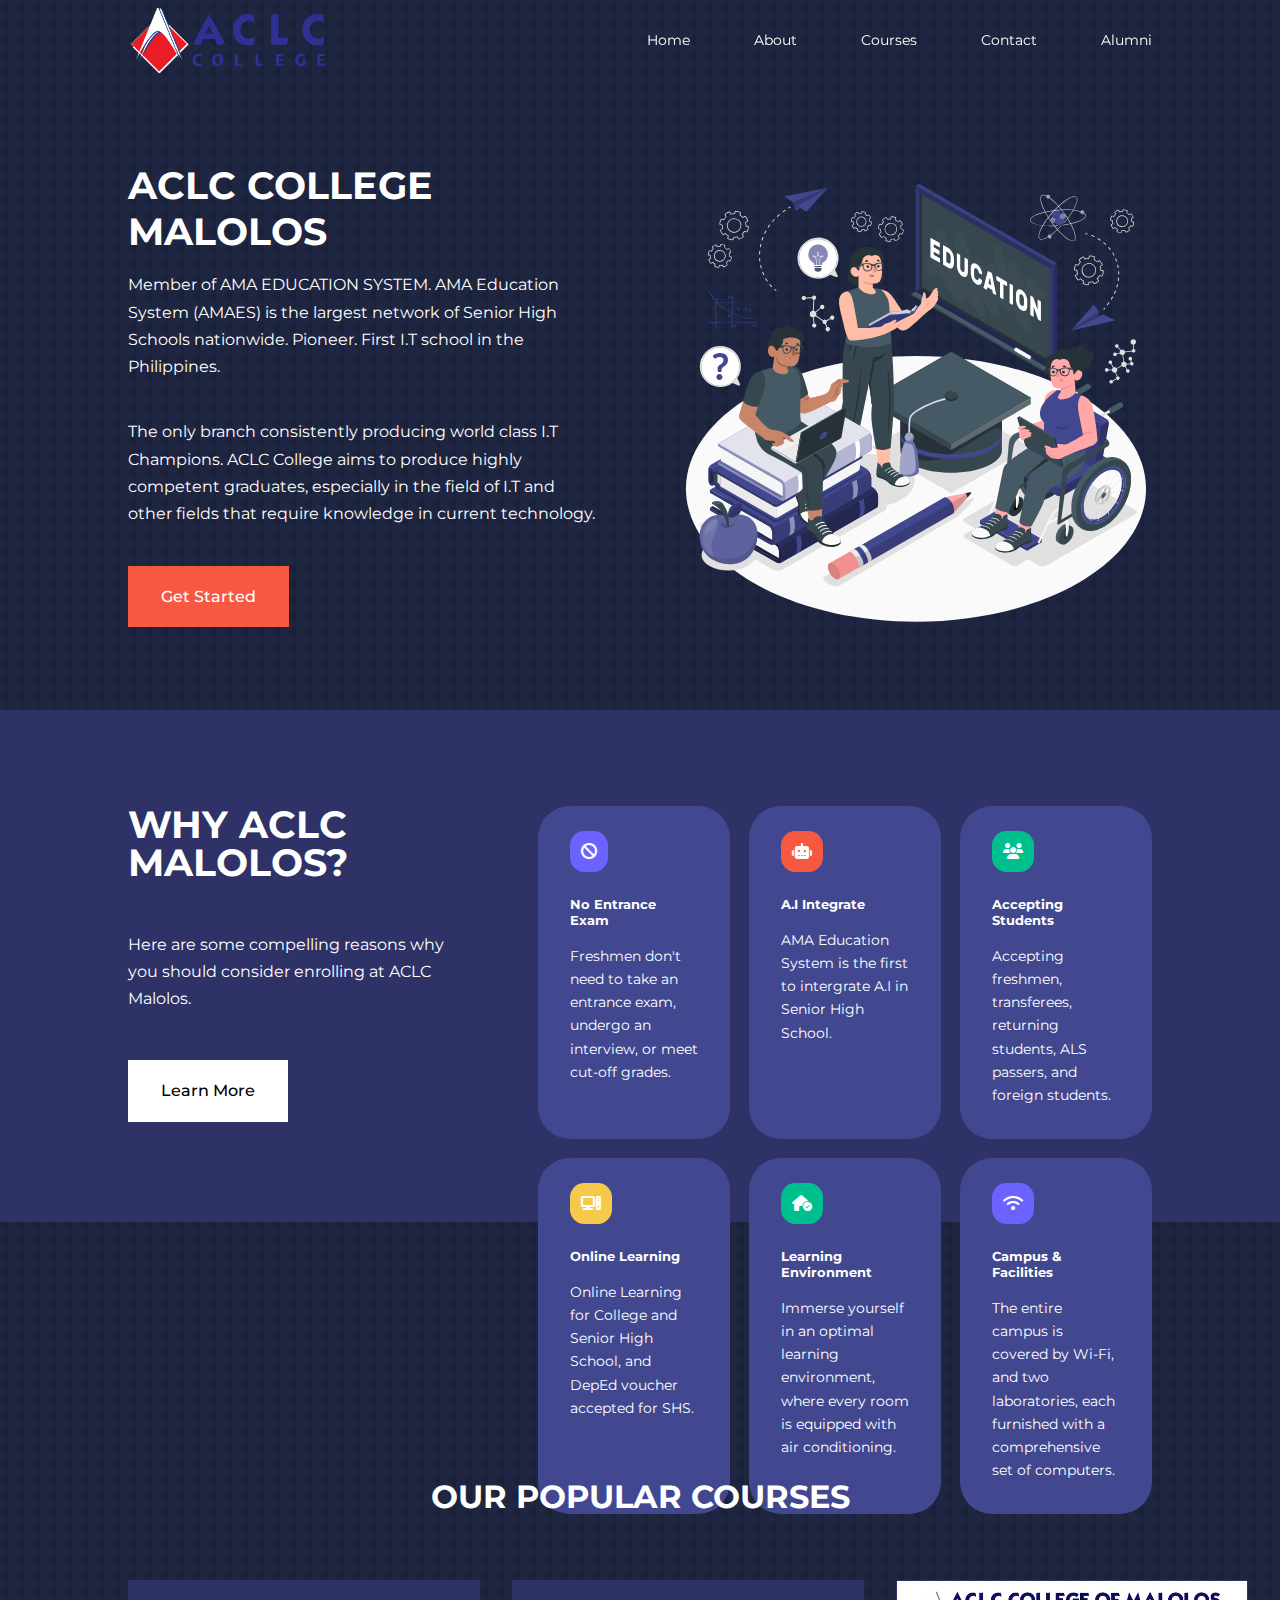
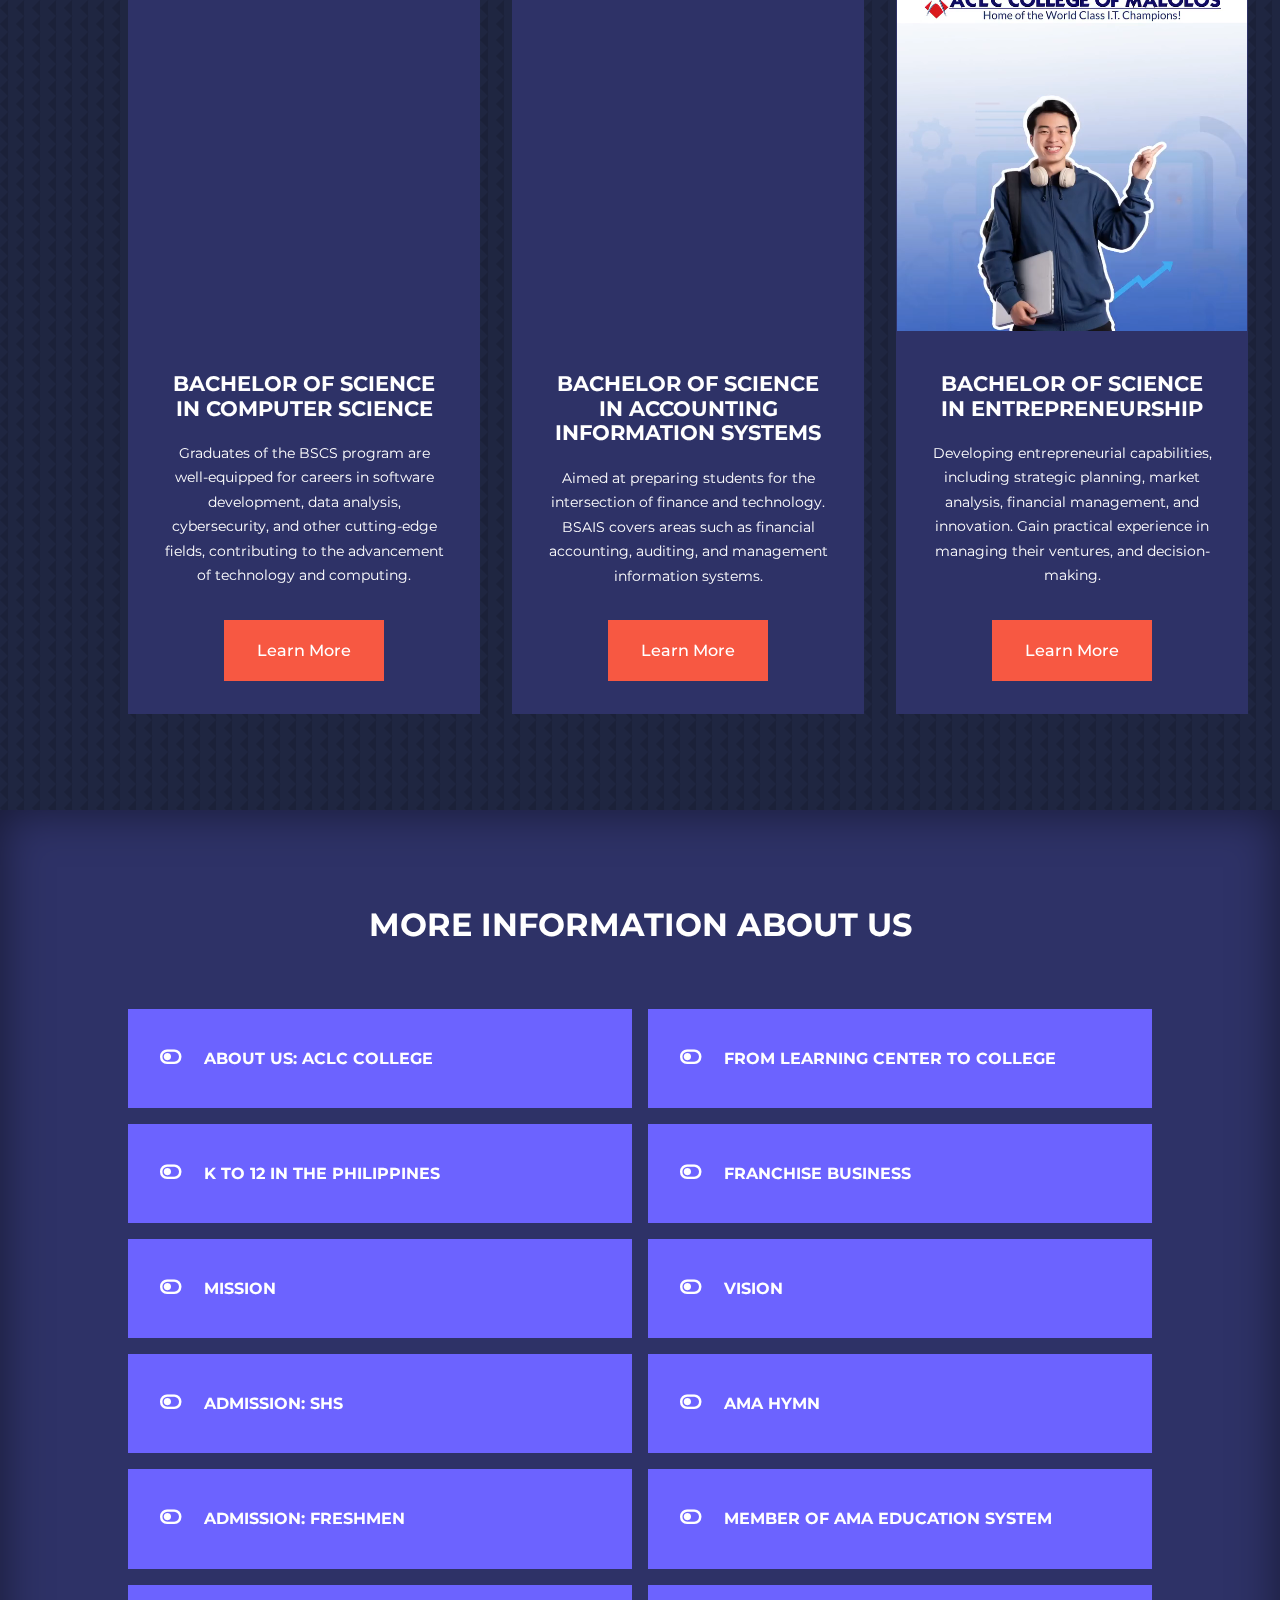
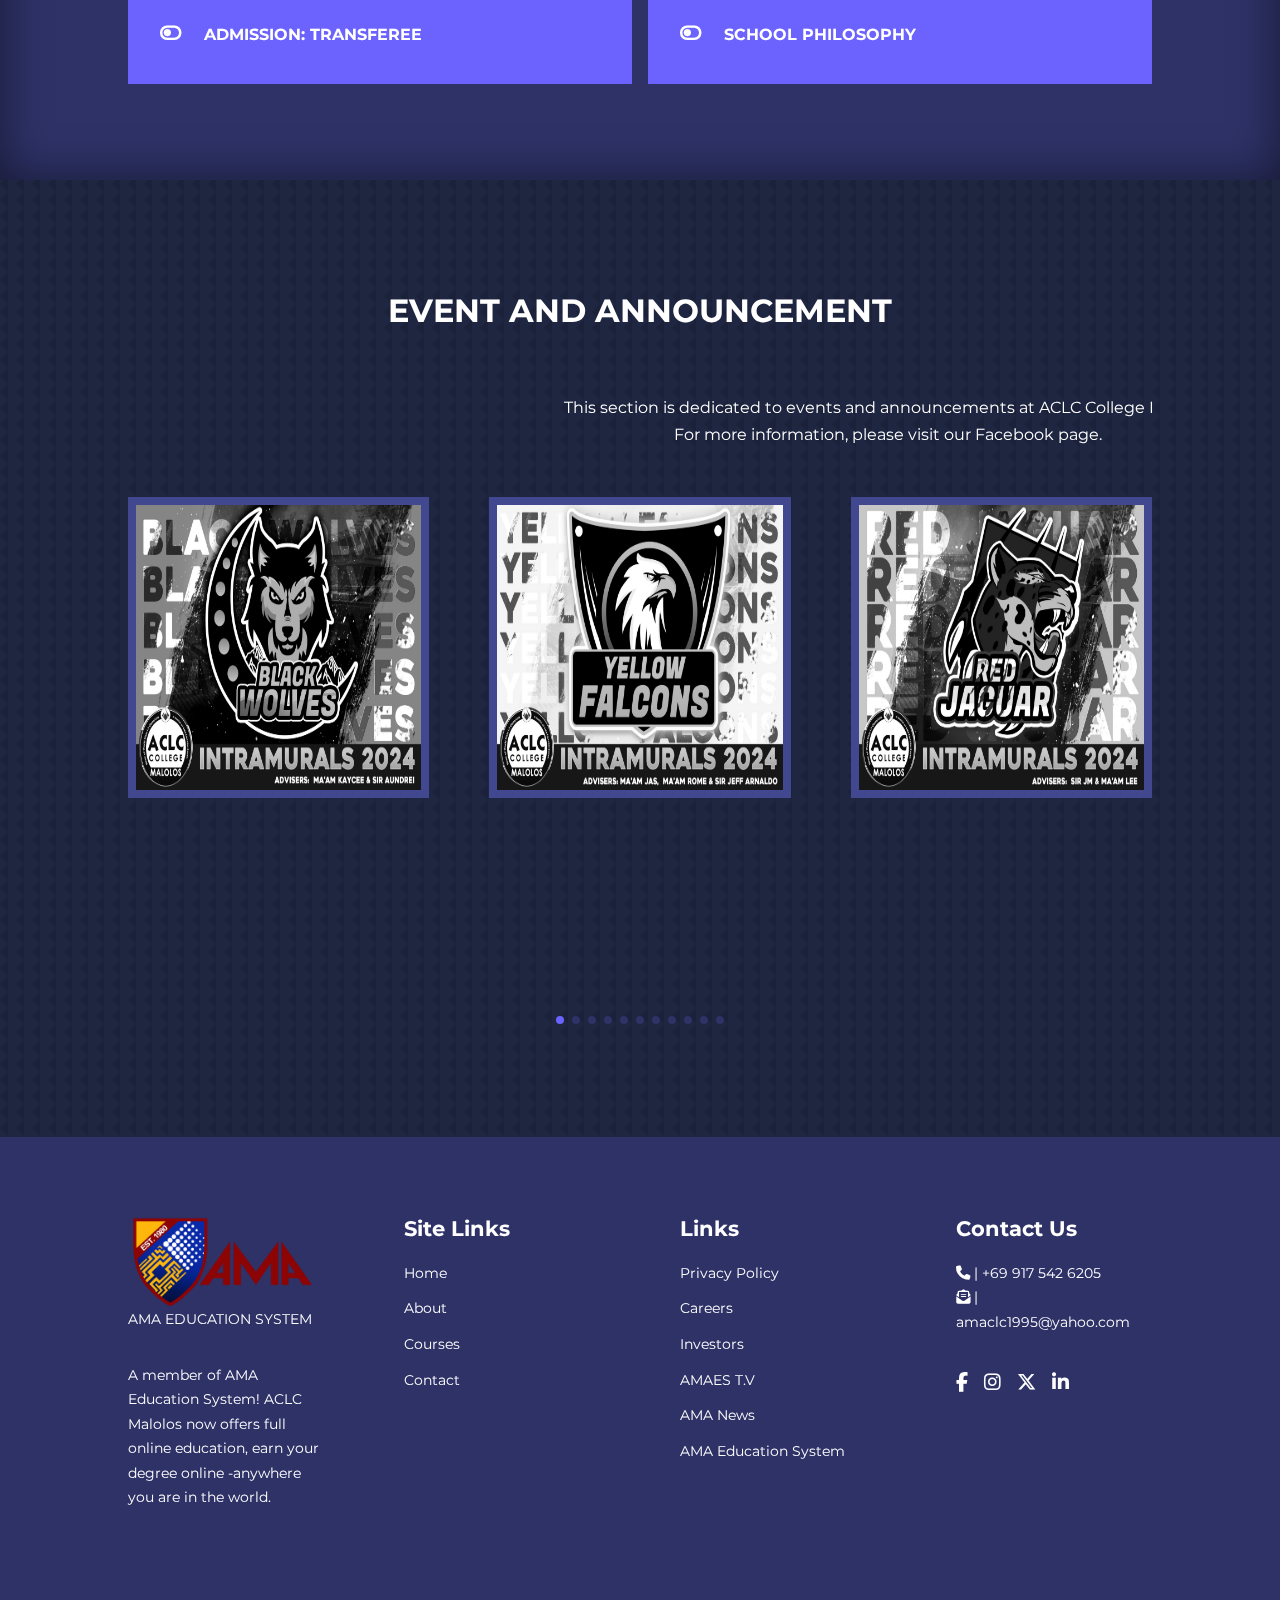
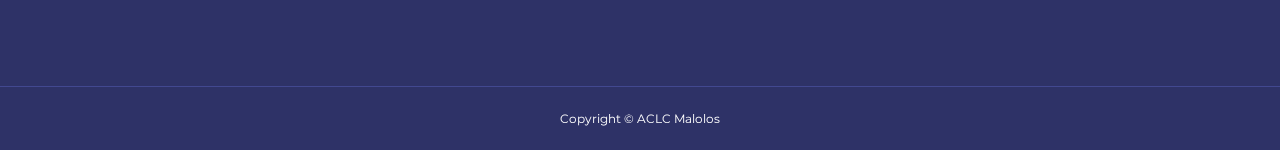
==== index.html @ c05e6c48 "Change-12" ====
<!DOCTYPE html>
<html lang="en">
<head>
    <meta charset="UTF-8">
    <link rel="shortcut icon" type="x-icon" href="./image/aclc">
    <meta http-equiv="X-UA-Compatible" content="IE=edge">
    <meta name="viewport" content="width=device-width, initial-scale=1.0">
    <title>ACLC College Malolos | Home</title>

    <!-- FONTAWESOME CDN -->
    <link rel="stylesheet" href="https://cdnjs.cloudflare.com/ajax/libs/font-awesome/6.5.1/css/all.min.css">

    <!-- GOOGLE FONTS (MONTSERRAT) -->
    <link rel="preconnect" href="https://fonts.googleapis.com">
    <link rel="preconnect" href="http://fonts.gstatic.com">
    <link href="http://fonts.googleapis.com/css2?family=Montserrat:wght@300;400;500;600;700;800;900&display=swap" rel="stylesheet">

    <!-- SWIPER JS -->
    <link rel="stylesheet" href="https://cdn.jsdelivr.net/npm/swiper@11/swiper-bundle.min.css" />

    <link rel="stylesheet" href="./css/style.css">

    <style>
        body { background-image: url("./image/bg-texture.png"); }
    </style>
</head>
<body>
    <nav>
        <div class="container nav__container">
            <a href="index.html"><img src="./image/aclc.png" style="width: 200px; height: 65px;"></a>
            <ul class="nav__menu">
                <li><a href="index.html">Home</a></li>
                <li><a href="about.html">About</a></li>
                <li><a href="courses.html">Courses</a></li>
                <li><a href="contact.html">Contact</a></li>
                <li><a href="alumni.html">Alumni</a></li>
            </ul>
            <button id="open-menu-btn"><i class="fa-solid fa-bars"></i></button>
            <button id="close-menu-btn"><i class="fa-solid fa-bars-staggered"></i></button>
        </div>
    </nav>
    <!-- END OF NAVBAR -->

    <header>
        <div class="container header__container">
            <div class="header__left">
                <h1>ACLC COLLEGE MALOLOS</h1>
                <p>Member of AMA EDUCATION SYSTEM. AMA Education System (AMAES) is the largest network of Senior High Schools nationwide. Pioneer. First I.T school in the Philippines.</p>
                <p>The only branch consistently producing world class I.T Champions. ACLC College aims to produce highly competent graduates, especially in the field of I.T and other fields that require knowledge in current technology.</p>
                <a href="courses.html" class="btn btn-primary">Get Started</a>
            </div>

            <div class="header__right">
                <div class="header__right-image">
                    <img src="./image/header.svg">
                </div>
            </div>
        </div>
    </header>
    <!-- END OF HEADER -->

    <section class="categories">
        <div class="container categories__container">
            <div class="categories__left">
                <h1>WHY ACLC MALOLOS?</h1>
                <p>Here are some compelling reasons why you should consider enrolling at ACLC Malolos.</p>
                <a href="https://www.facebook.com/ACLCMalolosOfficial" class="btn" target="_blank">Learn More</a>
            </div>

            <div class="categories__right">
                <article class="category">
                    <span class="category__icon"><i class="fa-solid fa-ban"></i></span>
                    <h5>No Entrance Exam</h5>
                    <p>Freshmen don't need to take an entrance exam, undergo an interview, or meet cut-off grades.</p>
                </article>
                
                <article class="category">
                    <span class="category__icon"><i class="fa-solid fa-robot"></i></span>
                    <h5>A.I Integrate</h5>
                    <p>AMA Education System is the first to intergrate A.I in Senior High School.</p>
                </article>
                
                <article class="category">
                    <span class="category__icon"><i class="fa-solid fa-users"></i></span>
                    <h5>Accepting Students</h5>
                    <p>Accepting freshmen, transferees, returning students, ALS passers, and foreign students.</p>
                </article>

                <article class="category">
                    <span class="category__icon"><i class="fa-solid fa-computer"></i></span>
                    <h5>Online Learning</h5>
                    <p>Online Learning for College and Senior High School, and DepEd voucher accepted for SHS.</p>
                </article>

                <article class="category">
                    <span class="category__icon"><i class="fa-solid fa-house-circle-check"></i></span>
                    <h5>Learning Environment</h5>
                    <p>Immerse yourself in an optimal learning environment, where every room is equipped with air conditioning.</p>
                </article>

                <article class="category">
                    <span class="category__icon"><i class="fa-solid fa-wifi"></i></span>
                    <h5>Campus & Facilities</h5>
                    <p>The entire campus is covered by Wi-Fi, and two laboratories, each furnished with a comprehensive set of computers.</p>
                </article>
            </div>
        </div>
    </section>
    <!-- END OF CATEGORIES -->

    <section class="courses">
        <h2>OUR POPULAR COURSES</h2>
        <div class="container courses__container">
            <article class="course">
                <div class="course__image">
                    <video width="350" height="350" autoplay muted loop>
                        <source src="./image/BSCS.mp4" type="video/mp4"/>
                    </video>
                </div>
                <div class="course__info">
                <h4>BACHELOR OF SCIENCE IN COMPUTER SCIENCE</h4>
                <p>Graduates of the BSCS program are well-equipped for careers in software development, data analysis, cybersecurity, and other cutting-edge fields, contributing to the advancement of technology and computing.</p>
                <a href="courses.html" class="btn btn-primary">Learn More</a>
                </div>
            </article>

            <article class="course">
                <div class="course__image">
                    <video width="350" height="350" autoplay muted loop>
                        <source src="./image/BSAIS.mp4" type="video/mp4"/>
                    </video>
                </div>
                <div class="course__info">
                    <h4>BACHELOR OF SCIENCE IN ACCOUNTING INFORMATION SYSTEMS</h4>
                    <p>Aimed at preparing students for the intersection of finance and technology. BSAIS covers areas such as financial accounting, auditing, and management information systems. </p>
                    <a href="courses.html" class="btn btn-primary">Learn More</a>
                </div>
            </article>

            <article class="course">
                <div class="course__image">
                    <video width="350" height="350" autoplay muted loop>
                        <source src="./image/BSEN.mp4" type="video/mp4"/>
                    </video>
                </div>
                <div class="course__info">
                <h4>BACHELOR OF SCIENCE IN ENTREPRENEURSHIP</h4>
                <p>Developing entrepreneurial capabilities, including strategic planning, market analysis, financial management, and innovation. Gain practical experience in managing their ventures, and decision-making.</p>
                <a href="courses.html" class="btn btn-primary">Learn More</a>
                </div>
            </article>
        </div>
    </section>
    <!-- END OF COURSES -->

    <section class="faqs">
        <h2>MORE INFORMATION ABOUT US</h2>
        <div class="container faqs__container">
            <article class="faq">
                <div class="faq__icon"><i class="fa-solid fa-toggle-off"></i></div>
                <div class="question__answer">
                    <h4>ABOUT US: ACLC COLLEGE</h4>
                    <p class="justifier">A member of the AMA Education System (AMAES) founded by Dr. Amable R. Aguiluz V – the father of I.T education in the Philippines. Established in 1986, ACLC stands for AMA Computer Learning Center, as it was originally a computer training center offering skill-based courses on computer hardware and software. To date, ACLC remain to be a popular choice for TESDA Short Courses in the Philippines.</p>
                </div>
            </article>

            <article class="faq">
                <div class="faq__icon"><i class="fa-solid fa-toggle-off"></i></div>
                <div class="question__answer">
                    <h4>FROM LEARNING CENTER TO COLLEGE</h4>
                    <p class="justifier">Eventually, in response to its market’s demand for bachelor’s degree courses, the institution was raised to college status offering short courses, 2-year courses and bachelor’s degree courses.  Today, a number of ACLC campuses have been transformed into ACLC College offering senior high school to college, while some other campuses remain as ACLC offering senior high school, short courses and 2-year programs.</p>
                </div>
            </article>

            <article class="faq">
                <div class="faq__icon"><i class="fa-solid fa-toggle-off"></i></div>
                <div class="question__answer">
                    <h4>K TO 12 IN THE PHILIPPINES</h4>
                    <p class="justifier">With the implementation of the K to 12 programs in the Philippines, ACLC is one of the first private institutions to support the program by offering senior high school and accepting DepEd voucher. As a member of AMAES, the unified AMA Senior High program is offered in all ACLC campuses. With AMAES being known as a pioneer in I.T education, ACLC implements blended learning for senior high school, wherein students go to school only 3 days a week, as 50% of the lessons are delivered through online education and the remaining 50% is delivered through face-to-face classes.</p>
                </div>
            </article>

            <article class="faq">
                <div class="faq__icon"><i class="fa-solid fa-toggle-off"></i></div>
                <div class="question__answer">
                    <h4>FRANCHISE BUSINESS</h4>
                    <p class="justifier">ACLC is also a popular choice for school franchise business, especially among people who want to earn and help build a better nation at the same time. By having a school business, one can have a real contribution to nation building by molding the future generation of workers and professionals who will help drive the economy and progress of the country.</p>
                </div>
            </article>

            <article class="faq">
                <div class="faq__icon"><i class="fa-solid fa-toggle-off"></i></div>
                <div class="question__answer">
                    <h4>MISSION</h4>
                    <p class="justifier">Provide a holistic, quality and globally recognized I.T-based Education in all levels and disciplines with the objective of producing professionals and leaders responsive to the needs of Science and the International Community cognizant of the welfare and benefit of its men and women thereby realizing their potential as productive members of society for the honor of God Almighty.</p>
                </div>
            </article>

            <article class="faq">
                <div class="faq__icon"><i class="fa-solid fa-toggle-off"></i></div>
                <div class="question__answer">
                    <h4>VISION</h4>
                    <p class="justifier">To become the leader and dominant provider of quality and excellent information technology-based business education and related services in the global market.</p>
                </div>
            </article>

            <article class="faq">
                <div class="faq__icon"><i class="fa-solid fa-toggle-off"></i></div>
                <div class="question__answer">
                    <h4>ADMISSION: SHS</h4>
                    <p>Form 138 or Grade 10 report card and copy of Grade 10 completion certificate</p>
                    <p>Original Copy of NSO or PSA Birth Certificate</p>
                    <p>Certificate of Good Moral Character</p>
                    <p>2 pcs. 2×2 Formal Picture White Background</p>
                    <p>ESC Certificate (for students from private schools with DepEd voucher)</p>
                </div>
            </article>

            <article class="faq">
                <div class="faq__icon"><i class="fa-solid fa-toggle-off"></i></div>
                <div class="question__answer">
                    <h4>AMA HYMN</h4>
                    <p>Stanza I :<br>You put us in mold dear Alma Mater, You hold the future in this race against time, Through the years in your fold, You nurtured our dreams, Our promise to you</p>
                    <p>Chorus :<br>Dear Alma Mater You have given us arms, For the battles of life, And the conquest of our dreams Oh, Dear AMA, You have sharpened our minds, We will triumph by which, The toast is for you</p>
                    <p>Stanza II :<br>The light up ahead is victory foreseen, With noble desires we behold its gleam, Our Motherland lays her hope on the youth, The future that we hold is her hope, That unfolds</p>
                    <p>(Repeat Chorus)</p>
                </div>
            </article>

            <article class="faq">
                <div class="faq__icon"><i class="fa-solid fa-toggle-off"></i></div>
                <div class="question__answer">
                    <h4>ADMISSION: FRESHMEN</h4>
                    <p>Form 138 or Grade 10 report card and copy of Grade 10 completion certificate</p>
                    <p>Original Copy of NSO or PSA Birth Certificate</p>
                    <p>Certificate of Good Moral Character</p>
                    <p>2 pcs. 2x2 Formal Picture with White Background</p>
                </div>
            </article>

            <article class="faq">
                <div class="faq__icon"><i class="fa-solid fa-toggle-off"></i></div>
                <div class="question__answer">
                    <h4>MEMBER OF AMA EDUCATION SYSTEM</h4>
                    <p class="justifier">ACLC College is a member of the AMA Education System and is one of the leading computer schools in the country. With a curriculum that is based on the requirements of the actual industry, ACLC College aims to produce highly competent graduates, especially in the field of I.T and other fields that require knowledge in today's technology</p>
                </div>
            </article>

            <article class="faq">
                <div class="faq__icon"><i class="fa-solid fa-toggle-off"></i></div>
                <div class="question__answer">
                    <h4>ADMISSION: TRANSFEREE</h4>
                    <p>Transcript of Record from Previous School</p>
                    <p>Honorable Dismissal</p>
                    <p>Certificate of Good Moral Character</p>
                    <p>Original Copy of NSO or PSA Birth Certificate</p>
                    <p>2 pcs. 2x2 Formal Picture with White Background</p>
                </div>
            </article>

            <article class="faq">
                <div class="faq__icon"><i class="fa-solid fa-toggle-off"></i></div>
                <div class="question__answer">
                    <h4>SCHOOL PHILOSOPHY</h4>
                    <p class="justifier">The educational philosophy of ACLC College Malolos, rests on its commitment to be of service to students through the provision of an environment where there would be opportunities to relate theories and knowledge to practical training. The College focuses the students to a life and a future integrated with the real working world</p>
                    <p class="justifier">With this theory in Education, ACLC then dedicates itself to the molding of future professionals in attaining a dream, to take an active role in the education and training of the students through continuous innovation of education program and evaluation of industry needs</p>
                </div>
            </article>
        </div>
    </section>
    <!-- END OF FAQ -->

    <section id="event">
        <div class="container event__container swiper mySwiper">
            <div class="event__head">
                <h2 class="event__title">EVENT AND ANNOUNCEMENT</h2>
                <div class="empty event__empty"></div>
            </div>
            <p>This section is dedicated to events and announcements at ACLC College Malolos.<br>For more information, please visit our Facebook page.</p>
            <div class="swiper-wrapper">
                <article class="swiper-slide">
                   <img src="./image/event1.jpg">
                </article>

                <article class="swiper-slide">
                    <img src="./image/event2.jpg">
                </article>

                <article class="swiper-slide">
                    <img src="./image/event3.jpg">
                </article>

                <article class="swiper-slide">
                    <img src="./image/event4.jpg">
                </article>

                <article class="swiper-slide">
                    <img src="./image/event5.jpg">
                </article>

                <article class="swiper-slide">
                    <img src="./image/event6.jpg">
                </article>

                <article class="swiper-slide">
                    <img src="./image/event7.jpg">
                </article>

                <article class="swiper-slide">
                    <img src="./image/event8.jpg">
                </article>

                <article class="swiper-slide">
                    <img src="./image/event9.jpg">
                </article>

                <article class="swiper-slide">
                    <img src="./image/event10.jpg">
                </article>

                <article class="swiper-slide">
                    <img src="./image/event11.jpg">
                </article>

                <article class="swiper-slide">
                    <img src="./image/event12.jpg">
                </article>

                <article class="swiper-slide">
                    <img src="./image/event13.jpg">
                </article>
            </div>
            <div class="swiper-pagination"></div>
        </div>
    </section>
    <!-- END OF EVENT -->

    <footer>
        <div class="container footer__container">
            <div class="footer__1">
                <a href="index.html" class="footer__logo"><img src="./image/ama.png" style="width: 190px; height: 90px;"><p>AMA EDUCATION SYSTEM</p></a>
                <p>A member of AMA Education System! ACLC Malolos now offers full online education, earn your degree online -anywhere you are in the world.</p>
            </div>

            <div class="footer__2">
                <h4>Site Links</h4>
                <ul class="permalinks">
                    <li><a href="index.html">Home</a></li>
                    <li><a href="about.html">About</a></li>
                    <li><a href="courses.html">Courses</a></li>
                    <li><a href="contact.html">Contact</a></li>
                </ul>
            </div>

            <div class="footer__3">
                <h4>Links</h4>
                <ul class="privacy">
                    <li><a href="https://www.amaes.edu.ph/amaes-privacy-policy/">Privacy Policy</a></li>
                    <li><a href="https://www.amaes.edu.ph/careers/">Careers</a></li>
                    <li><a href="https://amafranchise.amaes.edu.ph/">Investors</a></li>
                    <li><a href="https://www.youtube.com/channel/UC34PohtqOjRziDt-TiF6Pkw">AMAES T.V</a></li>
                    <li><a href="https://news.amaes.edu.ph/">AMA News</a></li>
                    <li><a href="https://www.amaes.edu.ph/">AMA Education System</a></li>
                </ul>
            </div>

            <div class="footer__4">
                <h4>Contact Us</h4>
                <div>
                    <p><i class="fa-solid fa-phone"></i>  | +69 917 542 6205</p>
                    <p><i class="fa-solid fa-envelope-open-text"></i> | amaclc1995@yahoo.com</p>
                </div>

                <ul class="footer__socials">
                    <li><a href="https://www.facebook.com/ACLCMalolosOfficial"><i class="fa-brands fa-facebook-f"></i></a></li>
                    <li><a href="https://www.instagram.com/aclc.malolos/"><i class="fa-brands fa-instagram"></i></a></li>
                    <li><a href="https://twitter.com/aclcmalolos"><i class="fa-brands fa-x-twitter"></i></a></li>
                    <li><a href="https://www.linkedin.com/school/aclc-college/"><i class="fa-brands fa-linkedin-in"></i></li>
                </ul>
            </div>  
        </div>
        <div class="footer__copyright">
            <small>Copyright &copy; ACLC Malolos</small>
        </div>
    </footer>
    <!-- END OF FOOTER -->

    <script src="https://cdn.jsdelivr.net/npm/swiper@11/swiper-bundle.min.js"></script>
    <script src="./main.js"></script>

</body>
</html>
---- css/style.css ----
* {
    margin: 0;
    padding: 0;
    border: 0;
    outline: 0;
    text-decoration: none;
    list-style: none;
    box-sizing: border-box;
}

:root {
    --color-primary: #6c63ff;
    --color-success: #00bf8e;
    --color-warning: #f7c94b;
    --color-danger: #f75842;
    --color-danger-variant: rgba(247, 88, 66, 0.4);
    --color-white: #fff;
    --color-light: rgb(255, 255, 255, 0.7);
    --color-black: #000;
    --color-bg: #1f2641;
    --color-bg1: #2e3267;
    --color-bg2: #424890;

    --container-width-lg: 80%;
    --container-width-md: 90%;
    --container-width-sm: 94%;

    --transition: all 400ms ease;
}

/* -- SCROLLBAR -- */
::-webkit-scrollbar {
    width: 0.5rem;
    background: rgb(229, 165, 93, 0.2);
}
::-webkit-scrollbar-thumb {
    width: 100%;
    background: var(--color-danger);
    border-radius: 0.25rem;
}

html {
    scroll-behavior: smooth;
}

body {
    font-family: "Montserrat", sans-serif;
    line-height: 1.7;
    color: var(--color-white);
    background: var(--color-bg);
}

.container {
    width: var(--container-width-lg);
    margin: 0 auto;
}

section {
    padding: 6rem 0;
}

section h2 {
    text-align: center;
    margin-bottom: 4rem;
}

h1, 
h2, 
h3, 
h4, 
h5 {
    line-height: 1.2;
}

h1 {
    font-size: 2.4rem;
}

h2 {
    font-size: 2rem;
}

h3 {
    font-size: 1.6rem;
}

h4 {
    font-size: 1.3rem;
}

a {
    color: var(--color-white);
}

img {
    width: 100%;
    display: block;
    object-fit: cover;
}

.btn {
    display: inline-block;
    background: var(--color-white);
    color: var(--color-black);
    padding: 1rem 2rem;
    border: 1px solid transparent;
    font-weight: 500;
    transition: var(--transition);
}

.btn:hover {
    background: transparent;
    color: var(--color-white);
    border-color: var(--color-white);
}

.btn-primary {
    background: var(--color-danger);
    color: var(--color-white)
}

/* -- NAVBAR -- */
nav {
    background: transparent;
    width: 100vw;
    height: 5rem;
    position: fixed;
    top: 0;
    z-index: 11;
}

/* -- CHANGE NAVBAR STYLE ON SCROLL USING JAVASCRIPT -- */
.window-scroll {
    background: rgba(46, 50, 103, 0.8);
    box-shadow: 0 1rem 2rem rgba(0, 0, 0, 0.2);
}

.nav__container {
    height: 100%;
    display: flex;
    justify-content: space-between;
    align-items: center;
}

nav button {
    display: none;
}

.nav__menu {
    display: flex;
    align-items: center;
    gap: 4rem;
}

.nav__menu a {
    font-size: 0.9rem;
    transition: var(--transition);
}

.nav__menu a:hover {
    color: var(--color-bg2);
}

/* -- HEADER -- */
header {
    position: relative;
    top: 5rem;
    overflow: hidden;
    height: 70vh;
    margin-bottom: 5rem;
}

.header__container {
    display: grid;
    grid-template-columns: 1fr 1fr;
    align-items: center;
    gap: 5rem;
    height: 100%;
}

.header__left p {
    margin: 1rem 0 2.4rem;
}

/* -- CATEGORIES -- */
.categories {
    background: var(--color-bg1);
    height: 32rem;
}

.categories h1 {
    line-height: 1;
    margin-bottom: 3rem;
}

.categories__container {
    display: grid;
    grid-template-columns: 40% 60%;
}

.categories__left {
    margin-right: 4rem;
}

.categories__left p {
    margin: 1rem 0 3rem;
}

.categories__right {
    display: grid;
    grid-template-columns: repeat(3, 1fr);
    gap: 1.2rem;
}

.category {
    background: var(--color-bg2);
    padding: 2rem;
    border-radius: 2rem;
    transition: var(--transition);
}

.category:hover {
    box-shadow: 0 3rem 3rem rgba(0, 0, 0, 0.3);
    z-index: 1;
}

.category:nth-child(2) .category__icon {
    background: var(--color-danger);
}

.category:nth-child(3) .category__icon {
    background: var(--color-success);
}

.category:nth-child(4) .category__icon {
    background: var(--color-warning);
}

.category:nth-child(5) .category__icon {
    background: var(--color-success);
}

.category__icon {
    background: var(--color-primary);
    padding: 0.7rem;
    border-radius: 0.9rem;
}

.category h5 {
    margin: 2rem 0 1rem;
}

.category p {
    font-size: 0.85rem;
}

/* -- POPULAR CORSES -- */
.courses {
    margin-top: 10rem;
}

.courses__container {
    display: grid;
    grid-template-columns: repeat(3, 1fr);
    gap: 2rem;
}

.course {
    background: var(--color-bg1);
    text-align: center;
    border: 1px solid transparent;
    transition: var(--transition);
}

.course:hover {
    background: transparent;
    border-color: var(--color-primary);
}

.course__info {
    padding: 2rem;
}

.course__info p {
    margin: 1.2rem 0 2rem;
    font-size: 0.9rem;
}

/* -- FAQ -- */
.faqs {
    background: var(--color-bg1);
    box-shadow: inset 0 0 3rem rgba(0, 0, 0, 0.5);
}

.faqs__container {
    display: grid;
    grid-template-columns: 1fr 1fr;
    gap: 1rem;
}

.faq {
    padding: 2rem;
    display: flex;
    align-items: center;
    gap: 1.4rem;
    height: fit-content;
    background: var(--color-primary);
    cursor: pointer;
}

.faq h4 {
    font-size: 1rem;
    line-height: 2.2;
}

.faq__icon {
    align-self: flex-start;
    font-size: 1.2rem;
}

.faq p {
    margin: 0.8rem;
    display: none;
}

.faq.open p {
    display: block;
}

/* -- EVENT -- */
#event {
    margin-top: 1rem;
}
.event__head {
    display: center;
    justify-content: space-between;
}
.event__container p {
    width: 95rem;
    text-align: center;
}
.swiper-wrapper {
    margin-top: 3rem;
    height: 33rem;
    padding-bottom: 1rem;
}
.swiper-slide {
    border: 0.5rem solid var(--color-bg2);
    height: fit-content;
    max-height: 36rem;
    overflow: hidden;
    transition: var(--transition);
}
.swiper-slide:hover {
    box-shadow: 0 3rem 3rem rgba(0, 0, 0, 0.4);
}
.swiper-slide img {
    filter: saturate(0);
    transition: var(--transition);
    aspect-ratio: 1;
    object-fit: fill;
}
.swiper-slide:hover img {
    filter: saturate(1);
}
.swiper-pagination-bullet {
    background: var(--color-primary);
}

/* -- FOOTER -- */
footer {
    background: var(--color-bg1);
    padding-top: 5rem;
    font-size: 0.9rem;
}

.footer__container {
    display: grid;
    grid-template-columns: repeat(4, 1fr);
    gap: 5rem;
}

.footer__container > div h4 {
    margin-bottom: 1.2rem;
}

.footer__1 p {
    margin: 0 0 2rem;
}

footer ul li {
    margin-bottom: 0.7rem;
}

footer ul li a:hover {
    text-decoration: underline;
}

.footer__socials {
    display: flex;
    gap: 1rem;
    font-size: 1.2rem;
    margin-top: 2rem;
}

.footer__copyright {
    text-align: center;
    margin-top: 4rem;
    padding: 1.2rem;
    border-top: 1px solid var(--color-bg2);
}

/* -- MEDIA QUERIES (TABLETS) -- */
@media screen and (max-width: 1024px) {
   .container {
    width: var(--container-width-md);
   }

   h1 {
    font-size: 2.2rem;
   }

   h2 {
    font-size: 1.7rem;
   }

   h3 {
    font-size: 1.4rem;
   }

   h4 {
    font-size: 1.2rem;
   }

   /* -- NAVBAR -- */
   nav button {
    display: inline-block;
    background: transparent;
    font-size: 1.8rem;
    color: var(--color-white);
    cursor: pointer;
   }

   nav button#close-menu-btn {
    display: none;
   }

   .nav__menu {
    position: fixed;
    top: 5rem;
    right: 5%;
    height: fit-content;
    width: 18rem;
    flex-direction: column;
    gap: 0;
    display: none;
   }

   .nav__menu li {
    width: 100%;
    height: 5.8rem;
    animation: animateNavItems 400ms linear forwards;
    transform-origin: top right;
    opacity: 0;
   }

   .nav__menu li:nth-child(2) {
    animation-delay: 200ms;
   }

   .nav__menu li:nth-child(3) {
    animation-delay: 400ms;
   }

   .nav__menu li:nth-child(4) {
    animation-delay: 600ms;
   }

   .nav__menu li:nth-child(5) {
    animation-delay: 800ms;
   }

   @keyframes animateNavItems {
    0% {
    transform: rotateZ(-90deg);
    }

    100% {
    transform: rotateZ(0);
    opacity: 1;
    }
   }

   .nav__menu li a {
    background: rgba(46, 50, 103, 0.8);
    box-shadow: -4rem 6rem 10rem rgba(0, 0, 0, 0.6);
    width: 100%;
    height: 100%;
    display: grid;
    place-items: center;
   }

   .nav__menu li a:hover {
    background: var(--color-bg2);
    color: var(--color-white);
   }

   /* -- HEADER -- */
    header {
    height: 60vh;
    margin-bottom: 4rem;
   }

   .header__container {
    gap: 0;
    padding-bottom: 3rem;
   }

   /* -- CATEGORIES -- */
   .categories {
    height: auto;
   }

   .categories__container {
    grid-template-columns: 1fr;
    gap: 3rem;
   }

   .categories__left {
    margin-right: 0;
   }

   /* -- POPULAR COURSES -- */
   .courses {
    margin-top: 0;
   }

   .courses__container {
    grid-template-columns: 1fr 1fr;
   }

   /* -- FAQ -- */
   .faqs__container {
    grid-template-columns: 1fr;
   }

   .faq {
    padding: 1.5rem;
   }

   /* -- EVENT -- */
   #event {
    margin-top: 1rem;
   }
   .event__container p {
    width: 100%;
    margin-top: 2rem;
    text-align: center;
   }
   .swiper-wrapper {
    margin-top: 3rem;
    height: 25rem
   }

   /*  -- FOOTER -- */
   .footer__container {
    grid-template-columns: 1fr 1fr;
    text-align: center;
    gap: 2rem;
   }

   .footer__1 p {
    margin: 1rem auto;
   }

   .footer__socials {
    justify-content: center;
   }

   .footer__logo {
    display: block;
    margin-left: auto;
    margin-right: auto;
    width: 50%;
   }
}

/* -- MEDIA QUARIES (PHONE) -- */

@media screen and (max-width: 600px) {
    .container {
        width: var(--container-width-sm);
    }

    /* -- NAVBAR -- */
    .nav__menu {
        right: 3%;
    }

    /* -- HEADER -- */
    header {
        height: 100vh;
    }

    .header__container {
        grid-template-columns: 1fr;
        text-align: center;
        margin-top: 0;
    }

    .header__left p {
        margin-bottom: 1.3rem;
    }

    /* -- CATEGORIES -- */
    .categories__right {
        grid-template-columns: 1fr 1fr;
        gap: 0.7ren;
    }

    .category {
        padding: 1rem;
        border-radius: 1rem;
    }

    .category__icon {
        margin-top: 4px;
        display: inline-block;
    }

    /* -- POPULAR COURSES -- */
    .courses__container {
        grid-template-columns: 1fr;
    }

    /* -- EVENT -- */
    #event {
        margin-top: 1rem;
        text-align: center;
    }
    .swiper-wrapper {
        margin-top: 3rem;
        height: 28rem;
    }

    /* -- FOOTER -- */
    .footer__container {
        grid-template-columns: 1fr;
        text-align: center;
        gap: 2rem;
    }

    .footer__1 p {
        margin: 1rem auto;
    }

    .footer__socials {
        justify-content: center;
    }

    .footer__logo {
        display: block;
        margin-left: auto;
        margin-right: auto;
        width: 50%;
    }
}
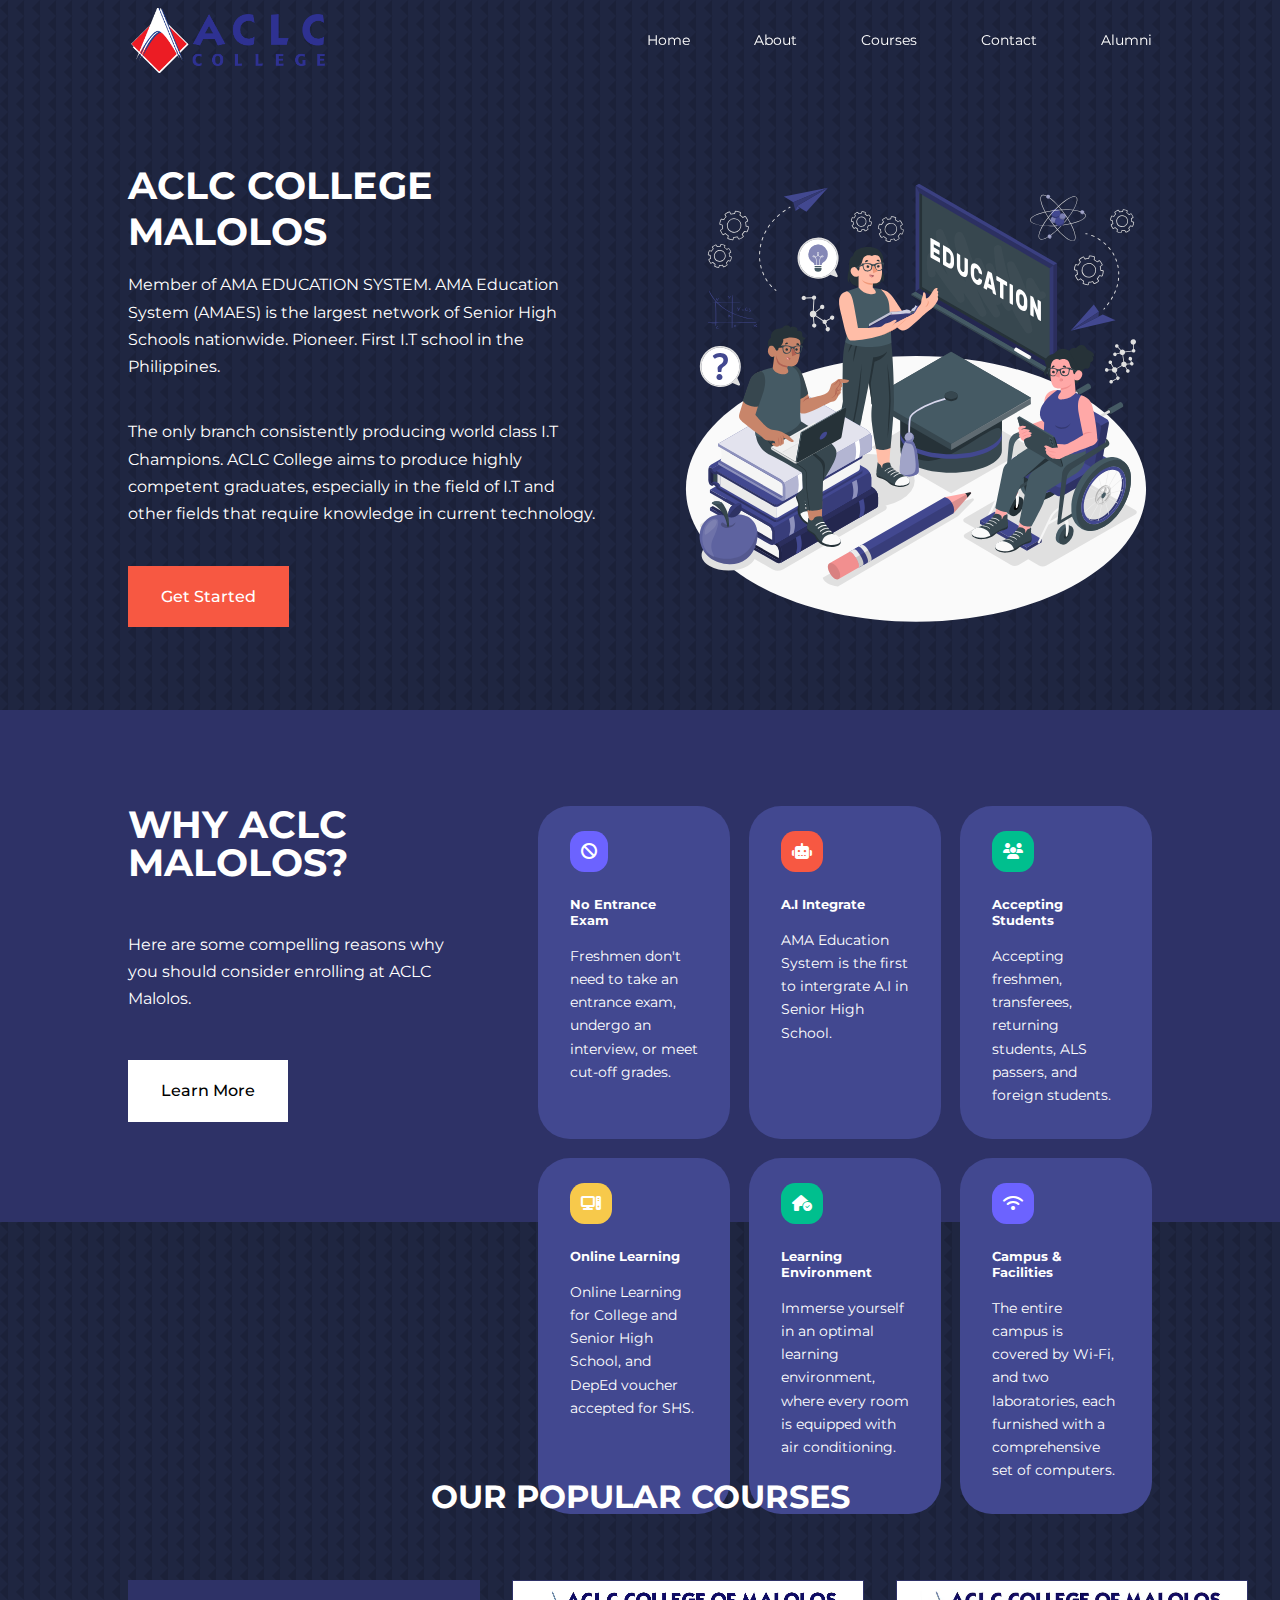
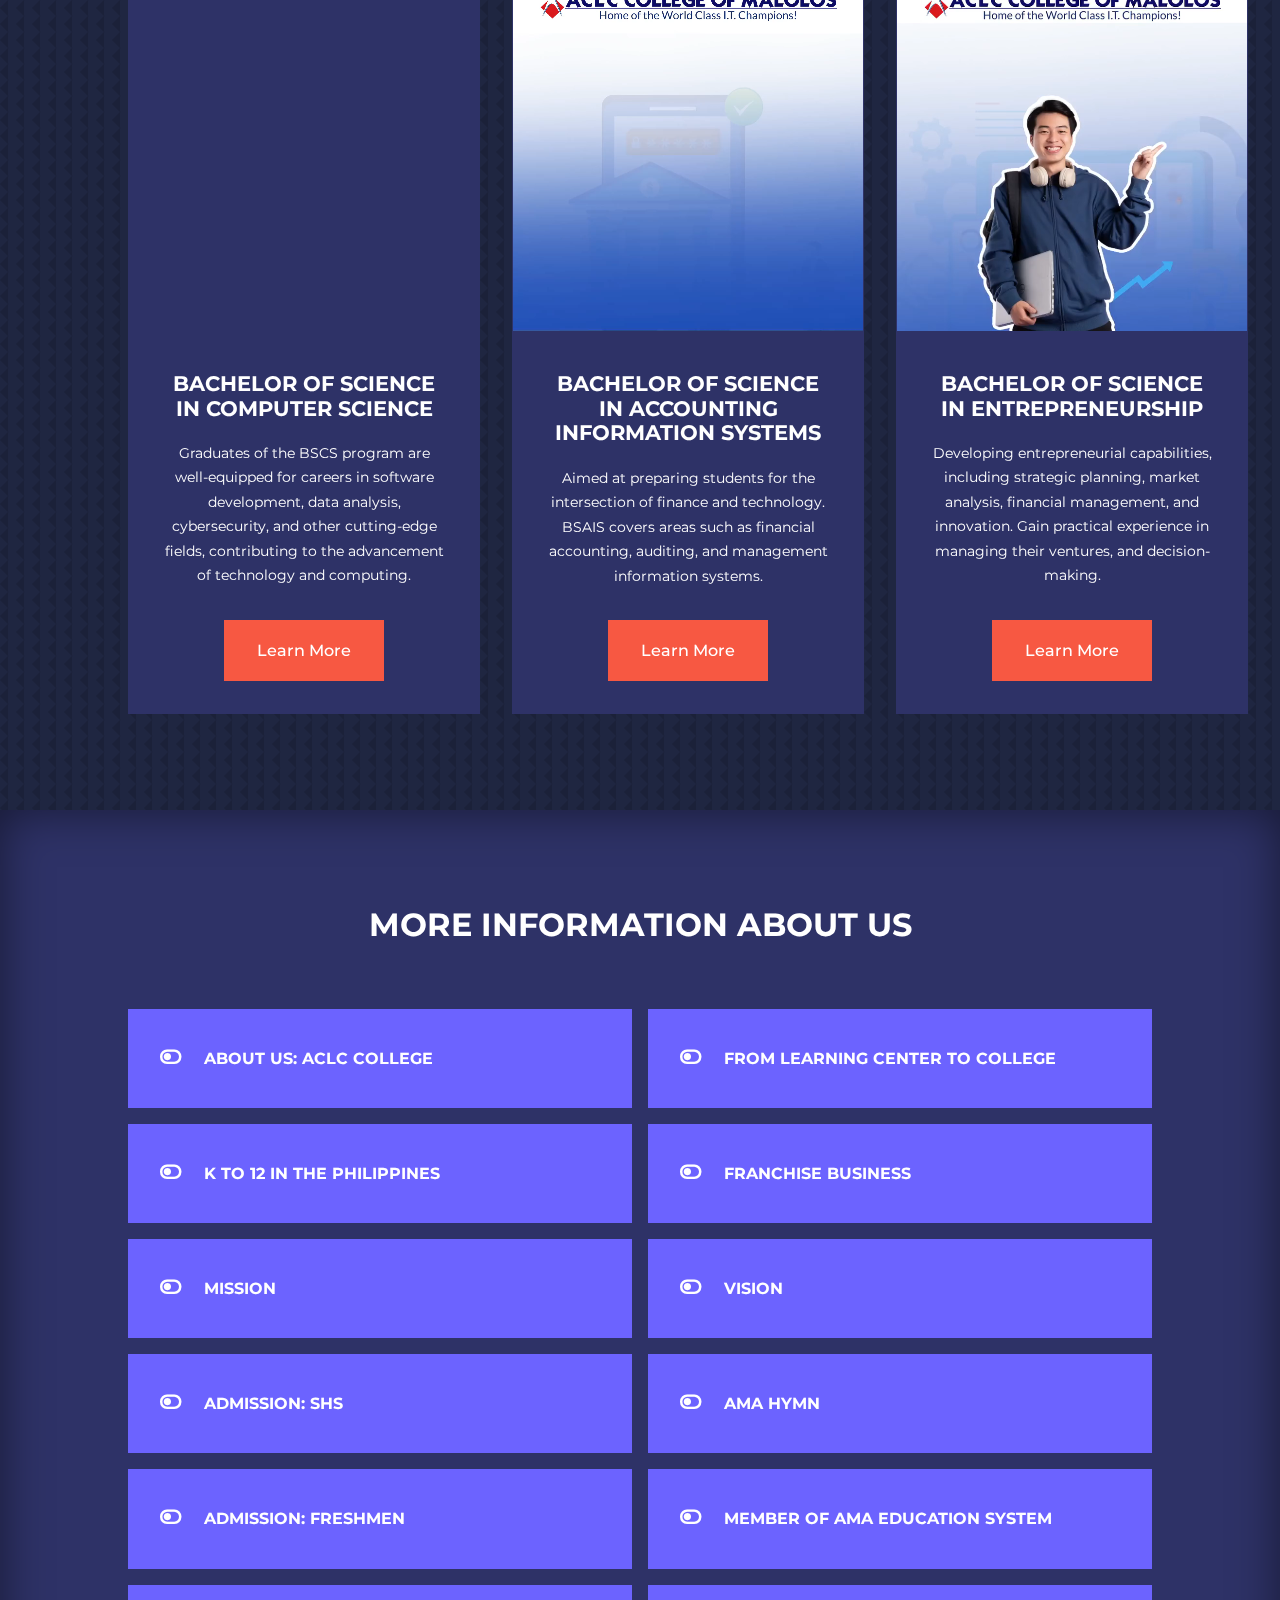
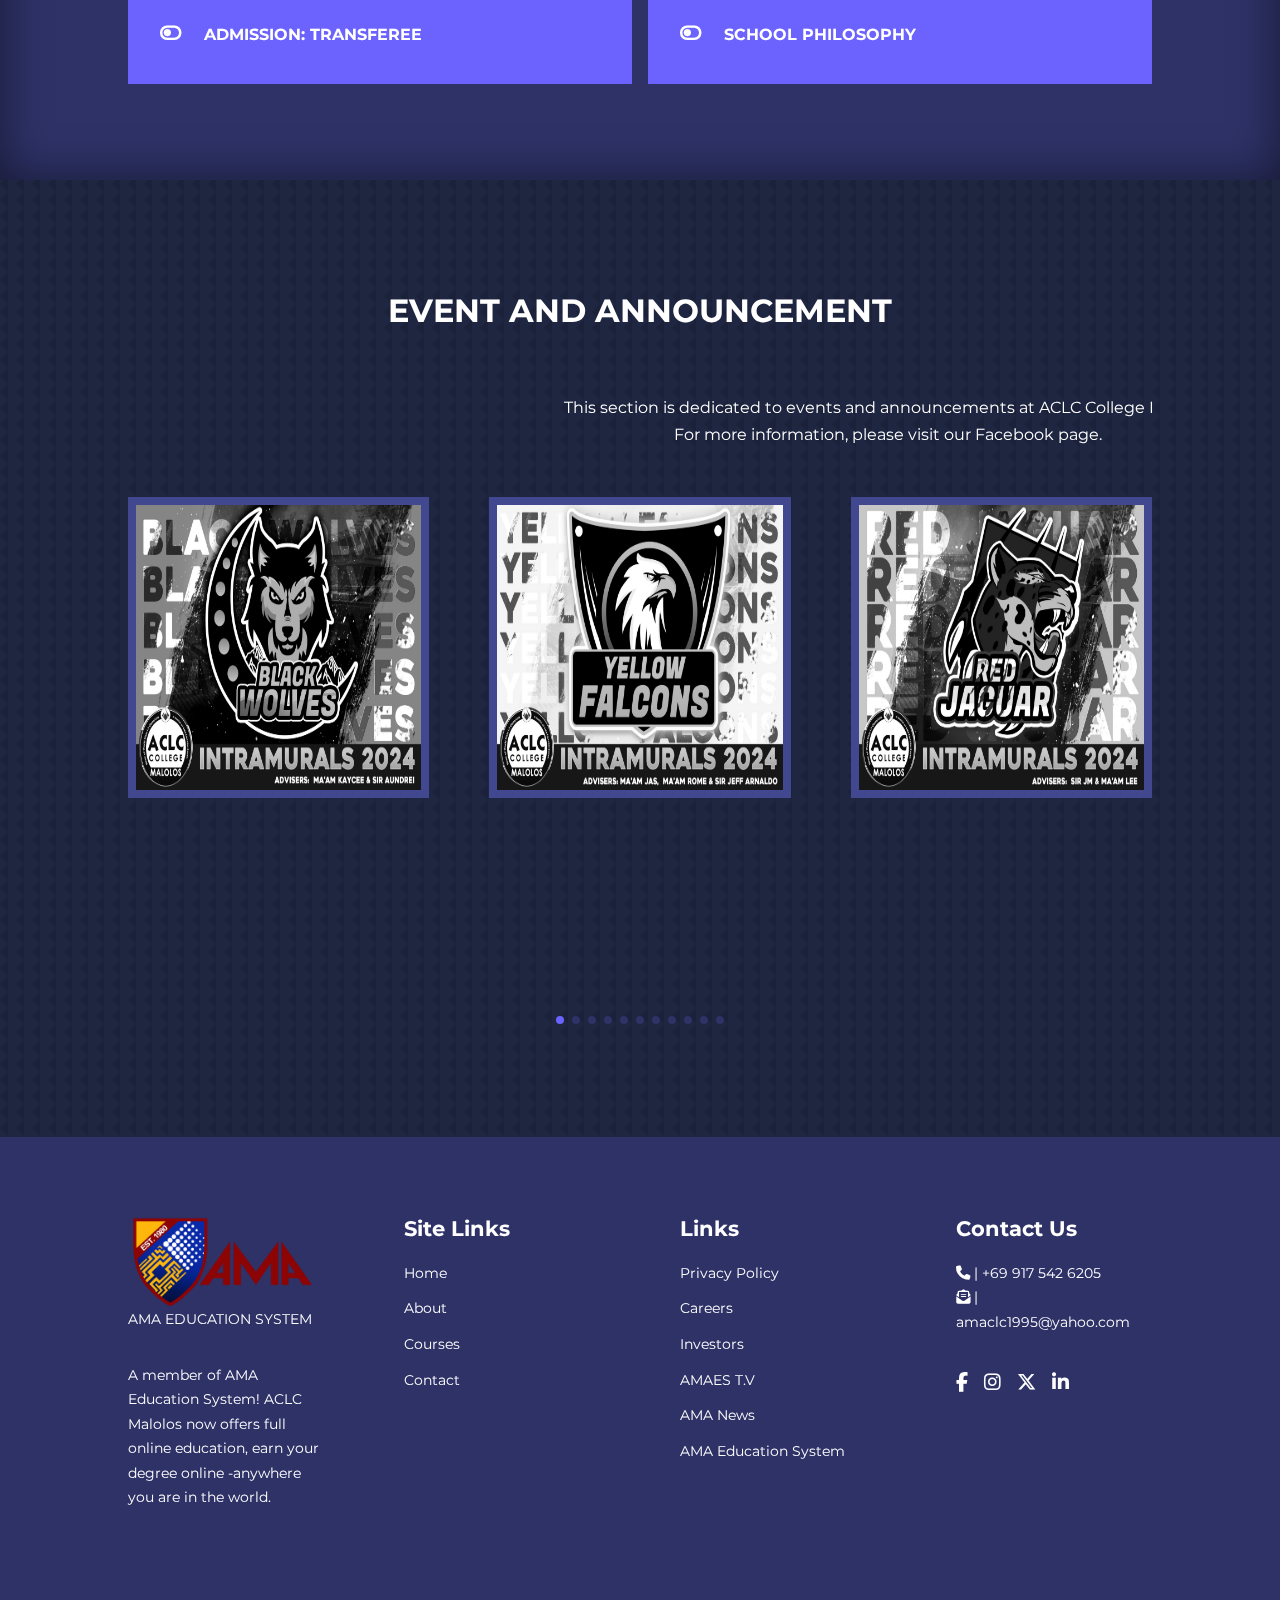
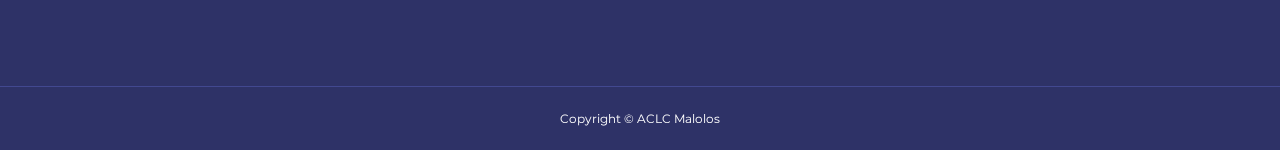
==== commit 290739a6: "Change-14" ====
--- a/index.html
+++ b/index.html
@@ -2,7 +2,7 @@
 <html lang="en">
 <head>
     <meta charset="UTF-8">
-    <link rel="shortcut icon" type="x-icon" href="./image/aclc">
+    <link rel="shortcut icon" type="x-icon" href="./image/logo/aclc">
     <meta http-equiv="X-UA-Compatible" content="IE=edge">
     <meta name="viewport" content="width=device-width, initial-scale=1.0">
     <title>ACLC College Malolos | Home</title>
@@ -21,13 +21,13 @@
     <link rel="stylesheet" href="./css/style.css">
 
     <style>
-        body { background-image: url("./image/bg-texture.png"); }
+        body { background-image: url("./image/logo/bg-texture.png"); }
     </style>
 </head>
 <body>
     <nav>
         <div class="container nav__container">
-            <a href="index.html"><img src="./image/aclc.png" style="width: 200px; height: 65px;"></a>
+            <a href="index.html"><img src="./image/logo/aclc.png" style="width: 200px; height: 65px;"></a>
             <ul class="nav__menu">
                 <li><a href="index.html">Home</a></li>
                 <li><a href="about.html">About</a></li>
@@ -52,7 +52,7 @@
 
             <div class="header__right">
                 <div class="header__right-image">
-                    <img src="./image/header.svg">
+                    <img src="./image/svg/header.svg">
                 </div>
             </div>
         </div>
@@ -114,7 +114,7 @@
             <article class="course">
                 <div class="course__image">
                     <video width="350" height="350" autoplay muted loop>
-                        <source src="./image/BSCS.mp4" type="video/mp4"/>
+                        <source src="./image/course/BSCS.mp4" type="video/mp4"/>
                     </video>
                 </div>
                 <div class="course__info">
@@ -127,7 +127,7 @@
             <article class="course">
                 <div class="course__image">
                     <video width="350" height="350" autoplay muted loop>
-                        <source src="./image/BSAIS.mp4" type="video/mp4"/>
+                        <source src="./image/course/BSAIS.mp4" type="video/mp4"/>
                     </video>
                 </div>
                 <div class="course__info">
@@ -140,7 +140,7 @@
             <article class="course">
                 <div class="course__image">
                     <video width="350" height="350" autoplay muted loop>
-                        <source src="./image/BSEN.mp4" type="video/mp4"/>
+                        <source src="./image/course/BSEN.mp4" type="video/mp4"/>
                     </video>
                 </div>
                 <div class="course__info">
@@ -279,55 +279,55 @@
             <p>This section is dedicated to events and announcements at ACLC College Malolos.<br>For more information, please visit our Facebook page.</p>
             <div class="swiper-wrapper">
                 <article class="swiper-slide">
-                   <img src="./image/event1.jpg">
-                </article>
-
-                <article class="swiper-slide">
-                    <img src="./image/event2.jpg">
-                </article>
-
-                <article class="swiper-slide">
-                    <img src="./image/event3.jpg">
-                </article>
-
-                <article class="swiper-slide">
-                    <img src="./image/event4.jpg">
-                </article>
-
-                <article class="swiper-slide">
-                    <img src="./image/event5.jpg">
-                </article>
-
-                <article class="swiper-slide">
-                    <img src="./image/event6.jpg">
-                </article>
-
-                <article class="swiper-slide">
-                    <img src="./image/event7.jpg">
-                </article>
-
-                <article class="swiper-slide">
-                    <img src="./image/event8.jpg">
-                </article>
-
-                <article class="swiper-slide">
-                    <img src="./image/event9.jpg">
-                </article>
-
-                <article class="swiper-slide">
-                    <img src="./image/event10.jpg">
-                </article>
-
-                <article class="swiper-slide">
-                    <img src="./image/event11.jpg">
-                </article>
-
-                <article class="swiper-slide">
-                    <img src="./image/event12.jpg">
-                </article>
-
-                <article class="swiper-slide">
-                    <img src="./image/event13.jpg">
+                   <img src="./image/event/event1.jpg">
+                </article>
+
+                <article class="swiper-slide">
+                    <img src="./image/event/event2.jpg">
+                </article>
+
+                <article class="swiper-slide">
+                    <img src="./image/event/event3.jpg">
+                </article>
+
+                <article class="swiper-slide">
+                    <img src="./image/event/event4.jpg">
+                </article>
+
+                <article class="swiper-slide">
+                    <img src="./image/event/event5.jpg">
+                </article>
+
+                <article class="swiper-slide">
+                    <img src="./image/event/event6.jpg">
+                </article>
+
+                <article class="swiper-slide">
+                    <img src="./image/event/event7.jpg">
+                </article>
+
+                <article class="swiper-slide">
+                    <img src="./image/event/event8.jpg">
+                </article>
+
+                <article class="swiper-slide">
+                    <img src="./image/event/event9.jpg">
+                </article>
+
+                <article class="swiper-slide">
+                    <img src="./image/event/event10.jpg">
+                </article>
+
+                <article class="swiper-slide">
+                    <img src="./image/event/event11.jpg">
+                </article>
+
+                <article class="swiper-slide">
+                    <img src="./image/event/event12.jpg">
+                </article>
+
+                <article class="swiper-slide">
+                    <img src="./image/event/event13.jpg">
                 </article>
             </div>
             <div class="swiper-pagination"></div>
@@ -338,7 +338,7 @@
     <footer>
         <div class="container footer__container">
             <div class="footer__1">
-                <a href="index.html" class="footer__logo"><img src="./image/ama.png" style="width: 190px; height: 90px;"><p>AMA EDUCATION SYSTEM</p></a>
+                <a href="index.html" class="footer__logo"><img src="./image/logo/ama.png" style="width: 190px; height: 90px;"><p>AMA EDUCATION SYSTEM</p></a>
                 <p>A member of AMA Education System! ACLC Malolos now offers full online education, earn your degree online -anywhere you are in the world.</p>
             </div>
 
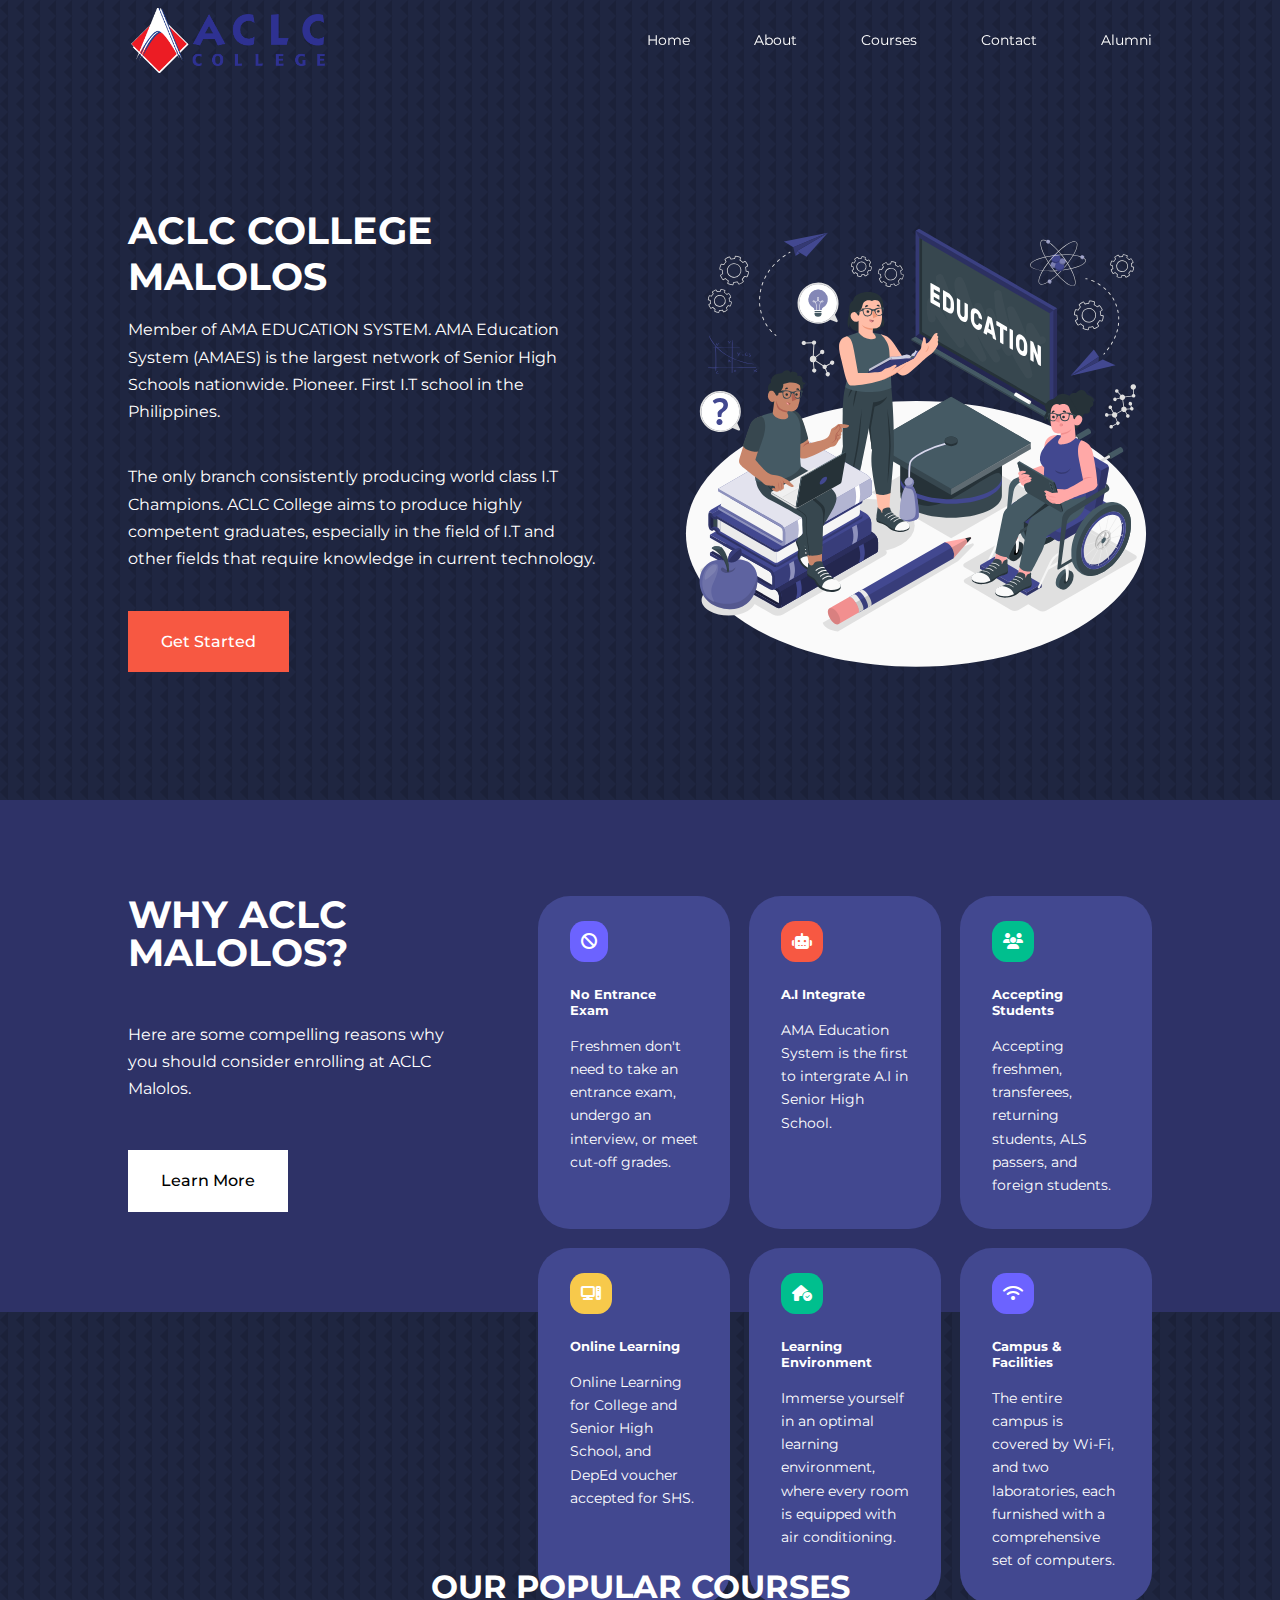
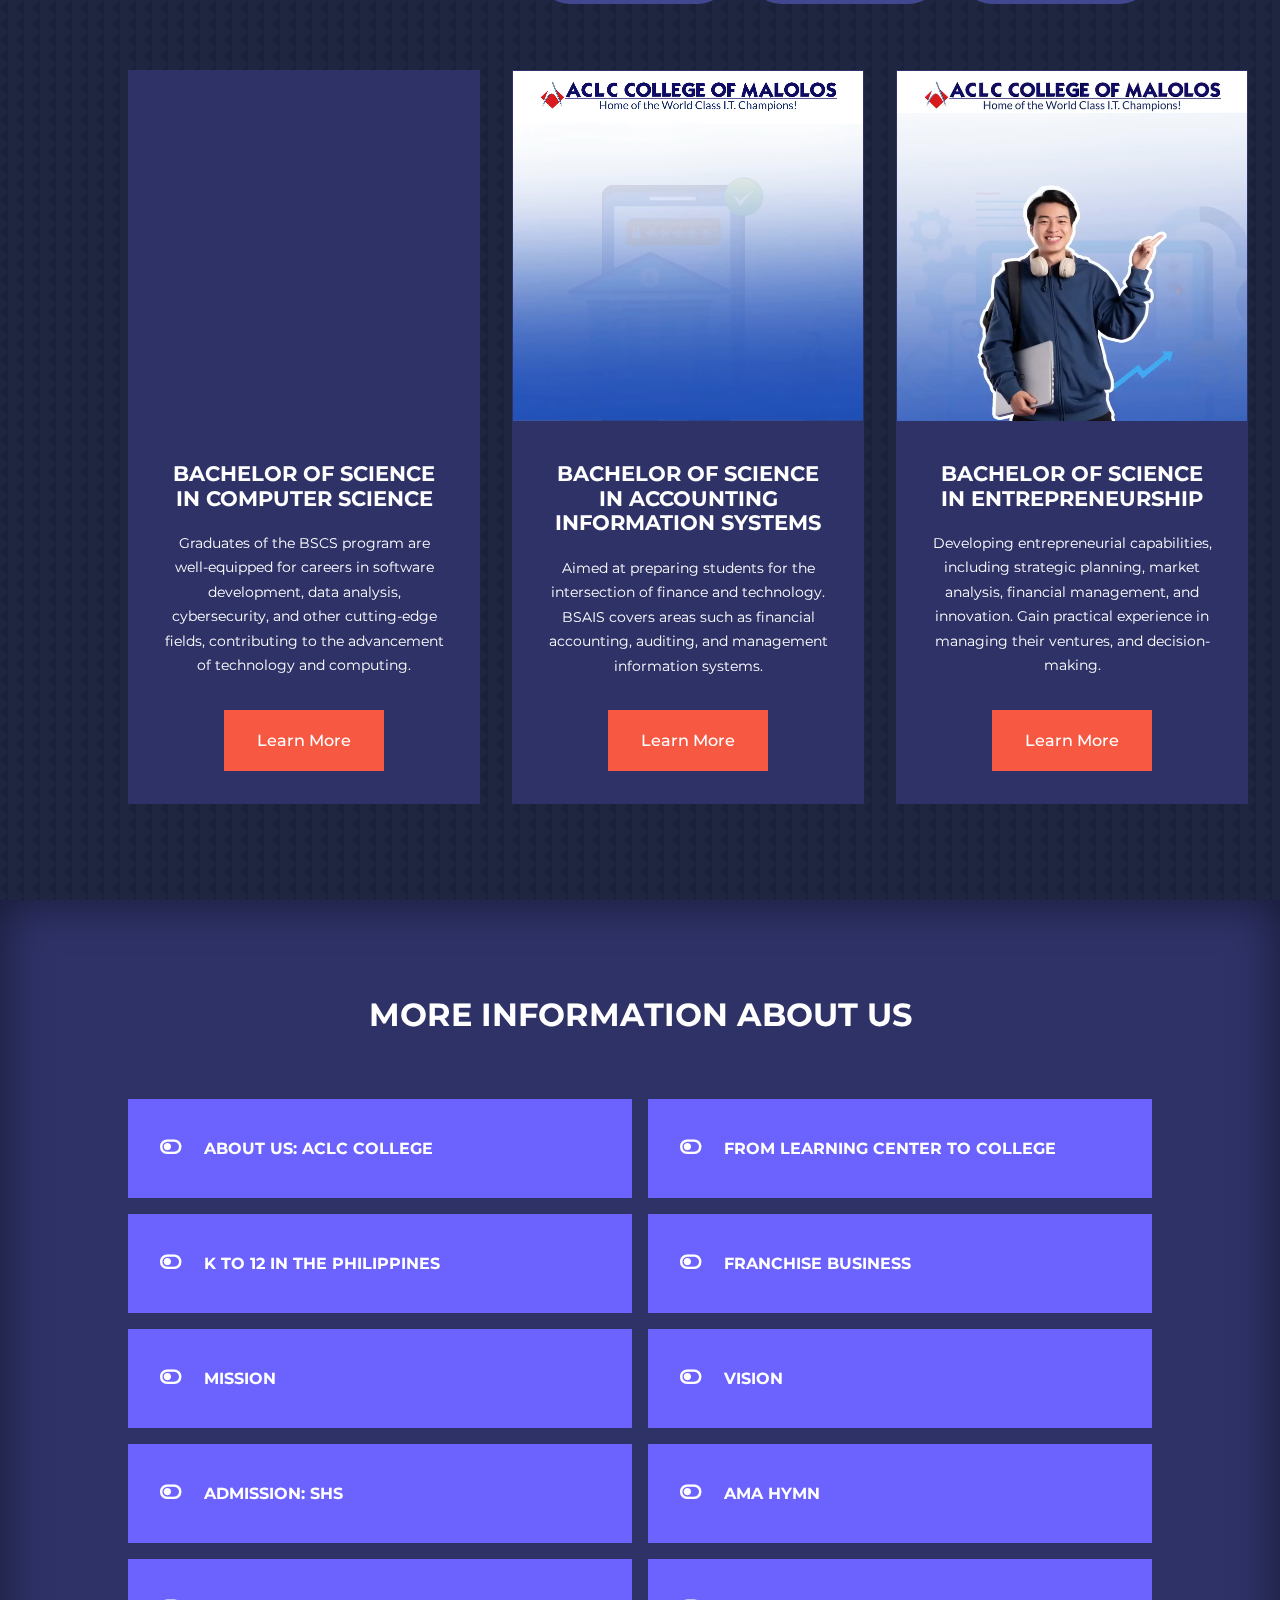
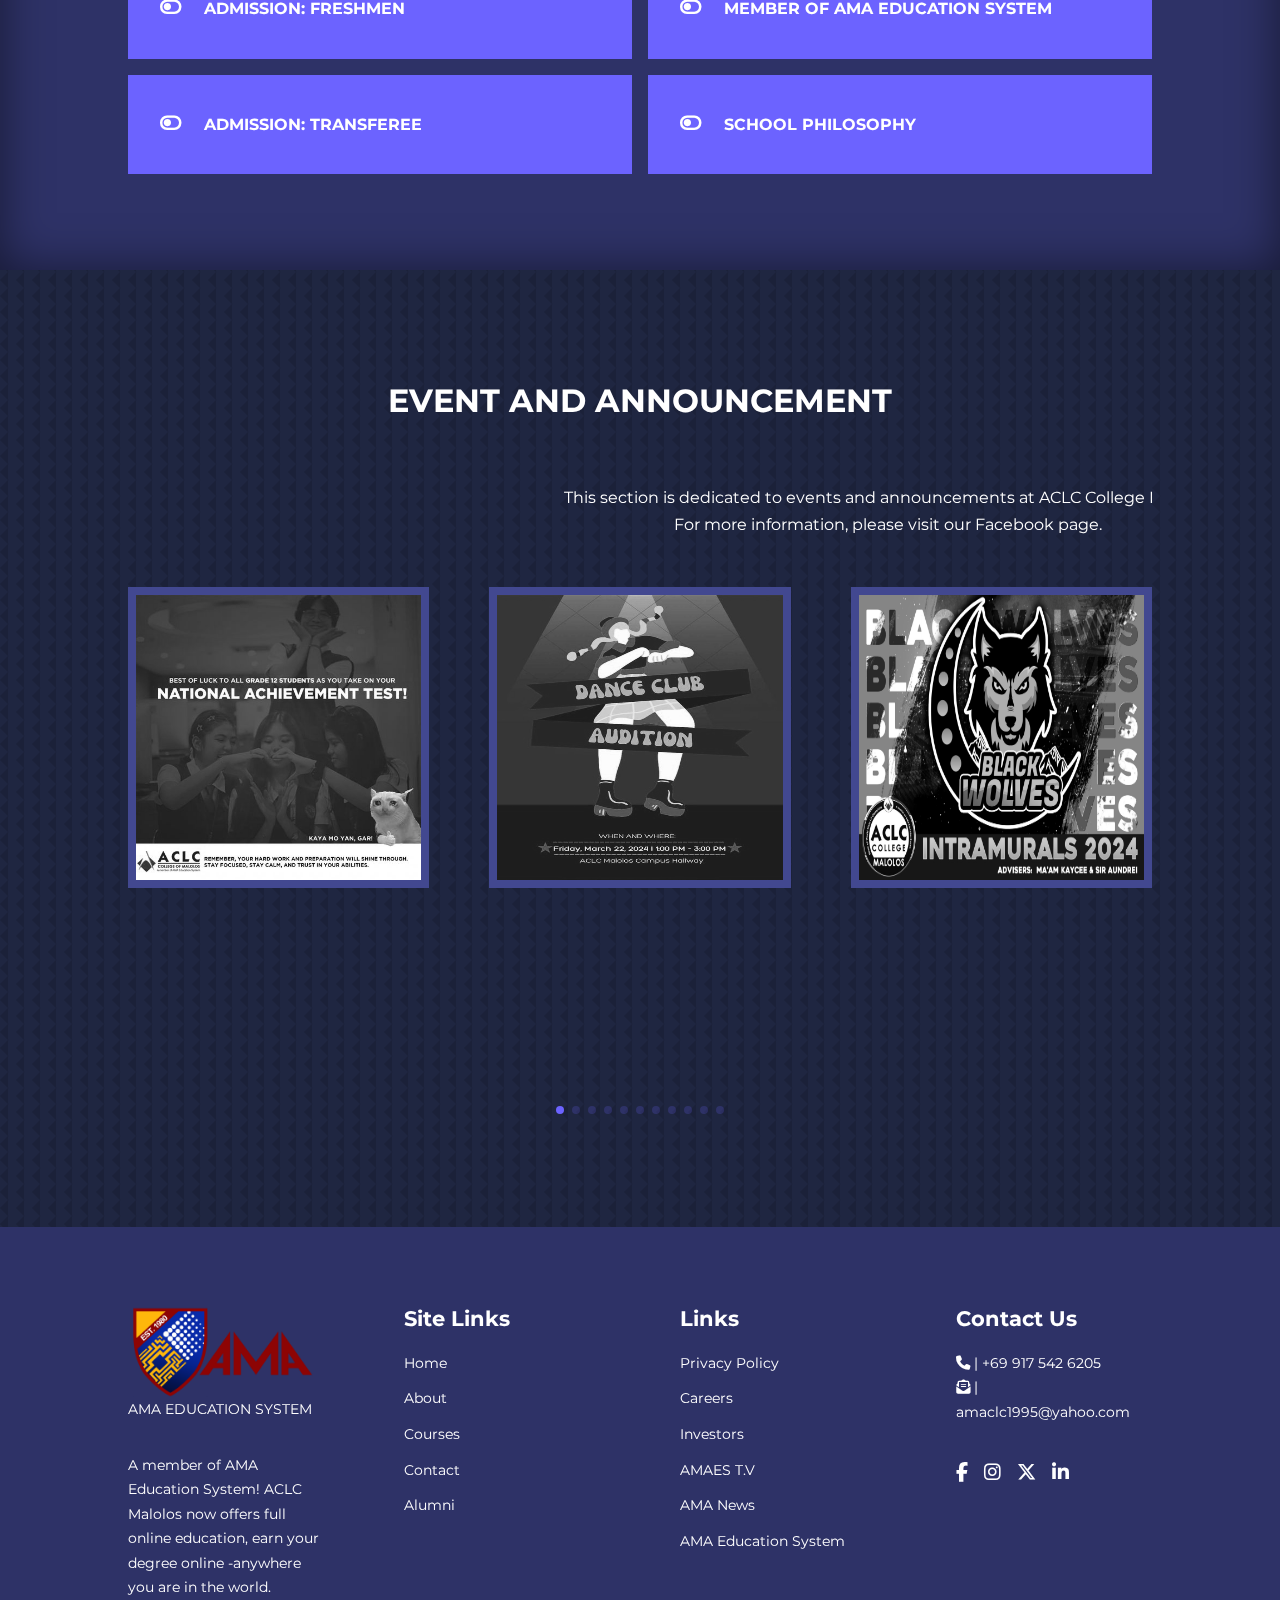
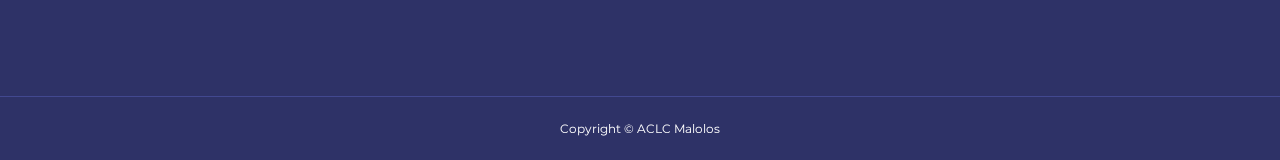
==== commit 9aa892b6: "Change-14" ====
--- a/index.html
+++ b/index.html
@@ -120,7 +120,7 @@
                 <div class="course__info">
                 <h4>BACHELOR OF SCIENCE IN COMPUTER SCIENCE</h4>
                 <p>Graduates of the BSCS program are well-equipped for careers in software development, data analysis, cybersecurity, and other cutting-edge fields, contributing to the advancement of technology and computing.</p>
-                <a href="courses.html" class="btn btn-primary">Learn More</a>
+                <a href="./bscs.html" class="btn btn-primary">Learn More</a>
                 </div>
             </article>
 
@@ -133,7 +133,7 @@
                 <div class="course__info">
                     <h4>BACHELOR OF SCIENCE IN ACCOUNTING INFORMATION SYSTEMS</h4>
                     <p>Aimed at preparing students for the intersection of finance and technology. BSAIS covers areas such as financial accounting, auditing, and management information systems. </p>
-                    <a href="courses.html" class="btn btn-primary">Learn More</a>
+                    <a href="./bsias.html" class="btn btn-primary">Learn More</a>
                 </div>
             </article>
 
@@ -146,7 +146,7 @@
                 <div class="course__info">
                 <h4>BACHELOR OF SCIENCE IN ENTREPRENEURSHIP</h4>
                 <p>Developing entrepreneurial capabilities, including strategic planning, market analysis, financial management, and innovation. Gain practical experience in managing their ventures, and decision-making.</p>
-                <a href="courses.html" class="btn btn-primary">Learn More</a>
+                <a href="./bsen.html" class="btn btn-primary">Learn More</a>
                 </div>
             </article>
         </div>
@@ -349,18 +349,19 @@
                     <li><a href="about.html">About</a></li>
                     <li><a href="courses.html">Courses</a></li>
                     <li><a href="contact.html">Contact</a></li>
+                    <li><a href="alumni.html">Alumni</a></li>
                 </ul>
             </div>
 
             <div class="footer__3">
                 <h4>Links</h4>
                 <ul class="privacy">
-                    <li><a href="https://www.amaes.edu.ph/amaes-privacy-policy/">Privacy Policy</a></li>
-                    <li><a href="https://www.amaes.edu.ph/careers/">Careers</a></li>
-                    <li><a href="https://amafranchise.amaes.edu.ph/">Investors</a></li>
-                    <li><a href="https://www.youtube.com/channel/UC34PohtqOjRziDt-TiF6Pkw">AMAES T.V</a></li>
-                    <li><a href="https://news.amaes.edu.ph/">AMA News</a></li>
-                    <li><a href="https://www.amaes.edu.ph/">AMA Education System</a></li>
+                    <li><a href="https://www.amaes.edu.ph/amaes-privacy-policy/" target="_blank">Privacy Policy</a></li>
+                    <li><a href="https://www.amaes.edu.ph/careers/" target="_blank">Careers</a></li>
+                    <li><a href="https://amafranchise.amaes.edu.ph/" target="_blank">Investors</a></li>
+                    <li><a href="https://www.youtube.com/channel/UC34PohtqOjRziDt-TiF6Pkw" target="_blank">AMAES T.V</a></li>
+                    <li><a href="https://news.amaes.edu.ph/" target="_blank">AMA News</a></li>
+                    <li><a href="https://www.amaes.edu.ph/" target="_blank">AMA Education System</a></li>
                 </ul>
             </div>
 
@@ -372,10 +373,10 @@
                 </div>
 
                 <ul class="footer__socials">
-                    <li><a href="https://www.facebook.com/ACLCMalolosOfficial"><i class="fa-brands fa-facebook-f"></i></a></li>
-                    <li><a href="https://www.instagram.com/aclc.malolos/"><i class="fa-brands fa-instagram"></i></a></li>
-                    <li><a href="https://twitter.com/aclcmalolos"><i class="fa-brands fa-x-twitter"></i></a></li>
-                    <li><a href="https://www.linkedin.com/school/aclc-college/"><i class="fa-brands fa-linkedin-in"></i></li>
+                    <li><a href="https://www.facebook.com/ACLCMalolosOfficial" target="_blank"><i class="fa-brands fa-facebook-f"></i></a></li>
+                    <li><a href="https://www.instagram.com/aclc.malolos/" target="_blank"><i class="fa-brands fa-instagram"></i></a></li>
+                    <li><a href="https://twitter.com/aclcmalolos" target="_blank"><i class="fa-brands fa-x-twitter"></i></a></li>
+                    <li><a href="https://www.linkedin.com/school/aclc-college/" target="_blank"><i class="fa-brands fa-linkedin-in"></i></a></li>
                 </ul>
             </div>  
         </div>
--- a/css/style.css
+++ b/css/style.css
@@ -28,7 +28,7 @@
     --transition: all 400ms ease;
 }
 
-/* -- SCROLLBAR -- */
+/*  ---  SCROLLBAR  ---  */
 ::-webkit-scrollbar {
     width: 0.5rem;
     background: rgb(229, 165, 93, 0.2);
@@ -38,27 +38,22 @@
     background: var(--color-danger);
     border-radius: 0.25rem;
 }
-
 html {
     scroll-behavior: smooth;
 }
-
 body {
     font-family: "Montserrat", sans-serif;
     line-height: 1.7;
     color: var(--color-white);
     background: var(--color-bg);
 }
-
 .container {
     width: var(--container-width-lg);
     margin: 0 auto;
 }
-
 section {
     padding: 6rem 0;
 }
-
 section h2 {
     text-align: center;
     margin-bottom: 4rem;
@@ -91,13 +86,11 @@
 a {
     color: var(--color-white);
 }
-
 img {
     width: 100%;
     display: block;
     object-fit: cover;
 }
-
 .btn {
     display: inline-block;
     background: var(--color-white);
@@ -107,19 +100,17 @@
     font-weight: 500;
     transition: var(--transition);
 }
-
 .btn:hover {
     background: transparent;
     color: var(--color-white);
     border-color: var(--color-white);
 }
-
 .btn-primary {
     background: var(--color-danger);
     color: var(--color-white)
 }
 
-/* -- NAVBAR -- */
+/*  ---  NAVBAR  ---  */
 nav {
     background: transparent;
     width: 100vw;
@@ -129,47 +120,41 @@
     z-index: 11;
 }
 
-/* -- CHANGE NAVBAR STYLE ON SCROLL USING JAVASCRIPT -- */
+/*  ---  CHANGE NAVBAR STYLE ON SCROLL USING JAVASCRIPT  ---  */
 .window-scroll {
     background: rgba(46, 50, 103, 0.8);
     box-shadow: 0 1rem 2rem rgba(0, 0, 0, 0.2);
 }
-
 .nav__container {
     height: 100%;
     display: flex;
     justify-content: space-between;
     align-items: center;
 }
-
 nav button {
     display: none;
 }
-
 .nav__menu {
     display: flex;
     align-items: center;
     gap: 4rem;
 }
-
 .nav__menu a {
     font-size: 0.9rem;
     transition: var(--transition);
 }
-
 .nav__menu a:hover {
     color: var(--color-bg2);
 }
 
-/* -- HEADER -- */
+/*  ---  HEADER  ---  */
 header {
     position: relative;
     top: 5rem;
     overflow: hidden;
-    height: 70vh;
+    height: 80vh;
     margin-bottom: 5rem;
 }
-
 .header__container {
     display: grid;
     grid-template-columns: 1fr 1fr;
@@ -177,127 +162,105 @@
     gap: 5rem;
     height: 100%;
 }
-
 .header__left p {
     margin: 1rem 0 2.4rem;
 }
 
-/* -- CATEGORIES -- */
+/*  ---  CATEGORIES  ---  */
 .categories {
     background: var(--color-bg1);
     height: 32rem;
 }
-
 .categories h1 {
     line-height: 1;
     margin-bottom: 3rem;
 }
-
 .categories__container {
     display: grid;
     grid-template-columns: 40% 60%;
 }
-
 .categories__left {
     margin-right: 4rem;
 }
-
 .categories__left p {
     margin: 1rem 0 3rem;
 }
-
 .categories__right {
     display: grid;
     grid-template-columns: repeat(3, 1fr);
     gap: 1.2rem;
 }
-
 .category {
     background: var(--color-bg2);
     padding: 2rem;
     border-radius: 2rem;
     transition: var(--transition);
 }
-
 .category:hover {
     box-shadow: 0 3rem 3rem rgba(0, 0, 0, 0.3);
     z-index: 1;
 }
-
 .category:nth-child(2) .category__icon {
     background: var(--color-danger);
 }
-
 .category:nth-child(3) .category__icon {
     background: var(--color-success);
 }
-
 .category:nth-child(4) .category__icon {
     background: var(--color-warning);
 }
-
 .category:nth-child(5) .category__icon {
     background: var(--color-success);
 }
-
 .category__icon {
     background: var(--color-primary);
     padding: 0.7rem;
     border-radius: 0.9rem;
 }
-
 .category h5 {
     margin: 2rem 0 1rem;
 }
-
 .category p {
     font-size: 0.85rem;
 }
 
-/* -- POPULAR CORSES -- */
+/*  ---  POPULAR COURSES  ---  */
 .courses {
     margin-top: 10rem;
 }
-
 .courses__container {
     display: grid;
     grid-template-columns: repeat(3, 1fr);
     gap: 2rem;
 }
-
 .course {
     background: var(--color-bg1);
     text-align: center;
     border: 1px solid transparent;
     transition: var(--transition);
 }
-
 .course:hover {
     background: transparent;
     border-color: var(--color-primary);
 }
-
 .course__info {
     padding: 2rem;
 }
-
 .course__info p {
     margin: 1.2rem 0 2rem;
     font-size: 0.9rem;
 }
 
-/* -- FAQ -- */
+/*  ---  FREQUENTLY ASK QUESTIONS  ---  */
 .faqs {
     background: var(--color-bg1);
     box-shadow: inset 0 0 3rem rgba(0, 0, 0, 0.5);
 }
-
 .faqs__container {
     display: grid;
     grid-template-columns: 1fr 1fr;
     gap: 1rem;
 }
-
 .faq {
     padding: 2rem;
     display: flex;
@@ -307,27 +270,23 @@
     background: var(--color-primary);
     cursor: pointer;
 }
-
 .faq h4 {
     font-size: 1rem;
     line-height: 2.2;
 }
-
 .faq__icon {
     align-self: flex-start;
     font-size: 1.2rem;
 }
-
 .faq p {
     margin: 0.8rem;
     display: none;
 }
-
 .faq.open p {
     display: block;
 }
 
-/* -- EVENT -- */
+/*  ---  EVENTS & ANNOUNCEMENTS  ---  */
 #event {
     margin-top: 1rem;
 }
@@ -367,42 +326,35 @@
     background: var(--color-primary);
 }
 
-/* -- FOOTER -- */
+/*  ---  FOOTER  ---  */
 footer {
     background: var(--color-bg1);
     padding-top: 5rem;
     font-size: 0.9rem;
 }
-
 .footer__container {
     display: grid;
     grid-template-columns: repeat(4, 1fr);
     gap: 5rem;
 }
-
 .footer__container > div h4 {
     margin-bottom: 1.2rem;
 }
-
 .footer__1 p {
     margin: 0 0 2rem;
 }
-
 footer ul li {
     margin-bottom: 0.7rem;
 }
-
 footer ul li a:hover {
     text-decoration: underline;
 }
-
 .footer__socials {
     display: flex;
     gap: 1rem;
     font-size: 1.2rem;
     margin-top: 2rem;
 }
-
 .footer__copyright {
     text-align: center;
     margin-top: 4rem;
@@ -410,7 +362,7 @@
     border-top: 1px solid var(--color-bg2);
 }
 
-/* -- MEDIA QUERIES (TABLETS) -- */
+/*  ---  MEDIA QUERIES (TABLETS)  ---  */
 @media screen and (max-width: 1024px) {
    .container {
     width: var(--container-width-md);
@@ -419,20 +371,17 @@
    h1 {
     font-size: 2.2rem;
    }
-
    h2 {
     font-size: 1.7rem;
    }
-
    h3 {
     font-size: 1.4rem;
    }
-
    h4 {
     font-size: 1.2rem;
    }
 
-   /* -- NAVBAR -- */
+   /*  ---  NAVBAR  ---  */
    nav button {
     display: inline-block;
     background: transparent;
@@ -440,11 +389,9 @@
     color: var(--color-white);
     cursor: pointer;
    }
-
    nav button#close-menu-btn {
     display: none;
    }
-
    .nav__menu {
     position: fixed;
     top: 5rem;
@@ -455,7 +402,6 @@
     gap: 0;
     display: none;
    }
-
    .nav__menu li {
     width: 100%;
     height: 5.8rem;
@@ -463,19 +409,15 @@
     transform-origin: top right;
     opacity: 0;
    }
-
    .nav__menu li:nth-child(2) {
     animation-delay: 200ms;
    }
-
    .nav__menu li:nth-child(3) {
     animation-delay: 400ms;
    }
-
    .nav__menu li:nth-child(4) {
     animation-delay: 600ms;
    }
-
    .nav__menu li:nth-child(5) {
     animation-delay: 800ms;
    }
@@ -499,56 +441,46 @@
     display: grid;
     place-items: center;
    }
-
    .nav__menu li a:hover {
     background: var(--color-bg2);
     color: var(--color-white);
    }
 
-   /* -- HEADER -- */
+   /*  ---  HEADER  ---  */
     header {
-    height: 60vh;
+    height: 65vh;
     margin-bottom: 4rem;
    }
 
-   .header__container {
-    gap: 0;
-    padding-bottom: 3rem;
-   }
-
-   /* -- CATEGORIES -- */
+   /*  ---  CATEGORIES  ---  */
    .categories {
     height: auto;
    }
-
    .categories__container {
     grid-template-columns: 1fr;
     gap: 3rem;
    }
-
    .categories__left {
     margin-right: 0;
    }
 
-   /* -- POPULAR COURSES -- */
+   /*  ---  POPULAR COURSES  ---  */
    .courses {
     margin-top: 0;
    }
-
    .courses__container {
     grid-template-columns: 1fr 1fr;
    }
 
-   /* -- FAQ -- */
+   /*  ---  FREQUENTLY ASK QUESTIONS  ---  */
    .faqs__container {
     grid-template-columns: 1fr;
    }
-
    .faq {
     padding: 1.5rem;
    }
 
-   /* -- EVENT -- */
+   /*  ---  EVENTS & ANNOUNCEMENTS  ---  */
    #event {
     margin-top: 1rem;
    }
@@ -562,21 +494,18 @@
     height: 25rem
    }
 
-   /*  -- FOOTER -- */
+   /*   ---  FOOTER  ---  */
    .footer__container {
     grid-template-columns: 1fr 1fr;
     text-align: center;
     gap: 2rem;
    }
-
    .footer__1 p {
     margin: 1rem auto;
    }
-
    .footer__socials {
     justify-content: center;
    }
-
    .footer__logo {
     display: block;
     margin-left: auto;
@@ -585,55 +514,53 @@
    }
 }
 
-/* -- MEDIA QUARIES (PHONE) -- */
-
+/*  ---  MEDIA QUARIES (PHONE)  ---  */
 @media screen and (max-width: 600px) {
     .container {
         width: var(--container-width-sm);
     }
 
-    /* -- NAVBAR -- */
+    /*  ---  NAVBAR  ---  */
     .nav__menu {
         right: 3%;
     }
 
-    /* -- HEADER -- */
+    /*  ---  HEADER  ---  */
     header {
-        height: 100vh;
-    }
-
+        height: 80vh;
+    }
     .header__container {
         grid-template-columns: 1fr;
         text-align: center;
         margin-top: 0;
     }
-
     .header__left p {
         margin-bottom: 1.3rem;
     }
-
-    /* -- CATEGORIES -- */
+    .header__right-image {
+        display: none;
+    }
+
+    /*  ---  CATEGORIES  ---  */
     .categories__right {
         grid-template-columns: 1fr 1fr;
-        gap: 0.7ren;
-    }
-
+        gap: 0.7rem;
+    }
     .category {
         padding: 1rem;
         border-radius: 1rem;
     }
-
     .category__icon {
         margin-top: 4px;
         display: inline-block;
     }
 
-    /* -- POPULAR COURSES -- */
+    /*  ---  POPULAR COURSES  ---  */
     .courses__container {
         grid-template-columns: 1fr;
     }
 
-    /* -- EVENT -- */
+    /*  ---  EVENTS & ANNOUNCEMENTS  ---  */
     #event {
         margin-top: 1rem;
         text-align: center;
@@ -643,21 +570,18 @@
         height: 28rem;
     }
 
-    /* -- FOOTER -- */
+    /*  ---  FOOTER  ---  */
     .footer__container {
         grid-template-columns: 1fr;
         text-align: center;
         gap: 2rem;
     }
-
     .footer__1 p {
         margin: 1rem auto;
     }
-
     .footer__socials {
         justify-content: center;
     }
-
     .footer__logo {
         display: block;
         margin-left: auto;
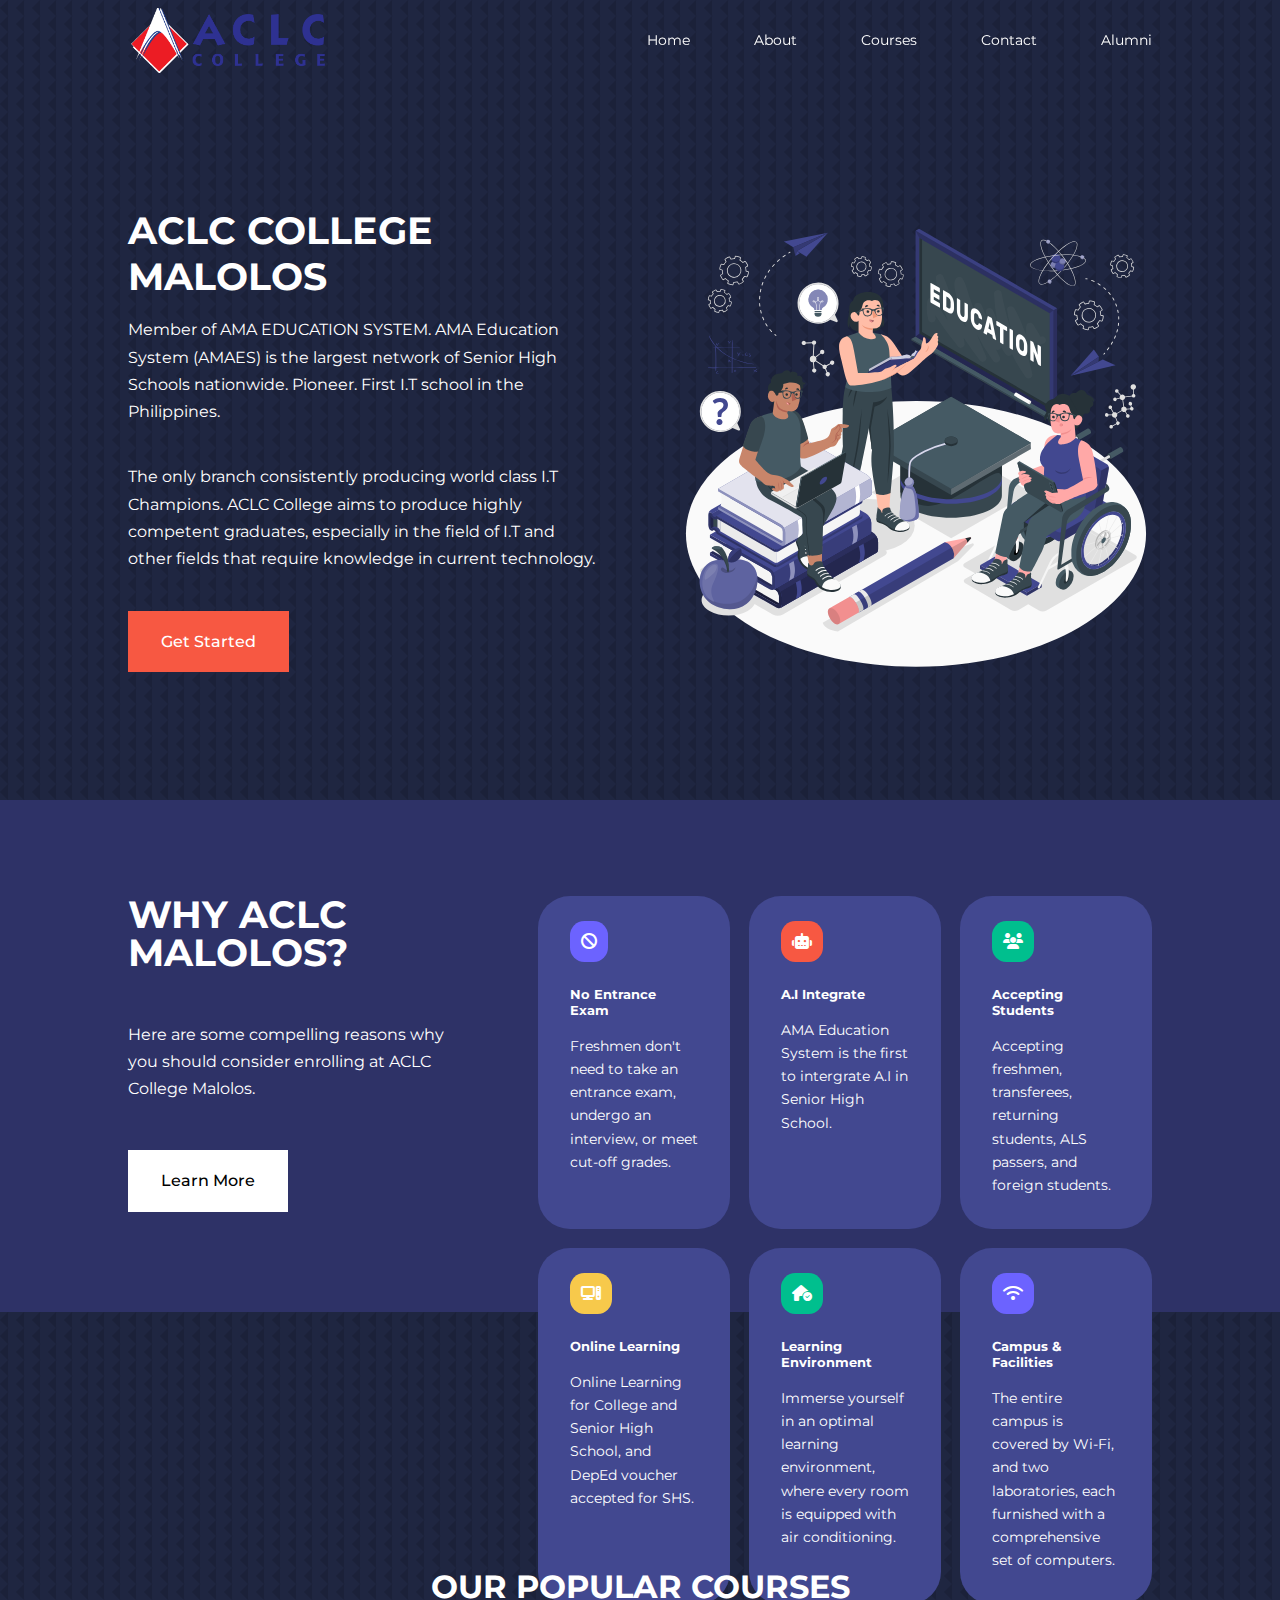
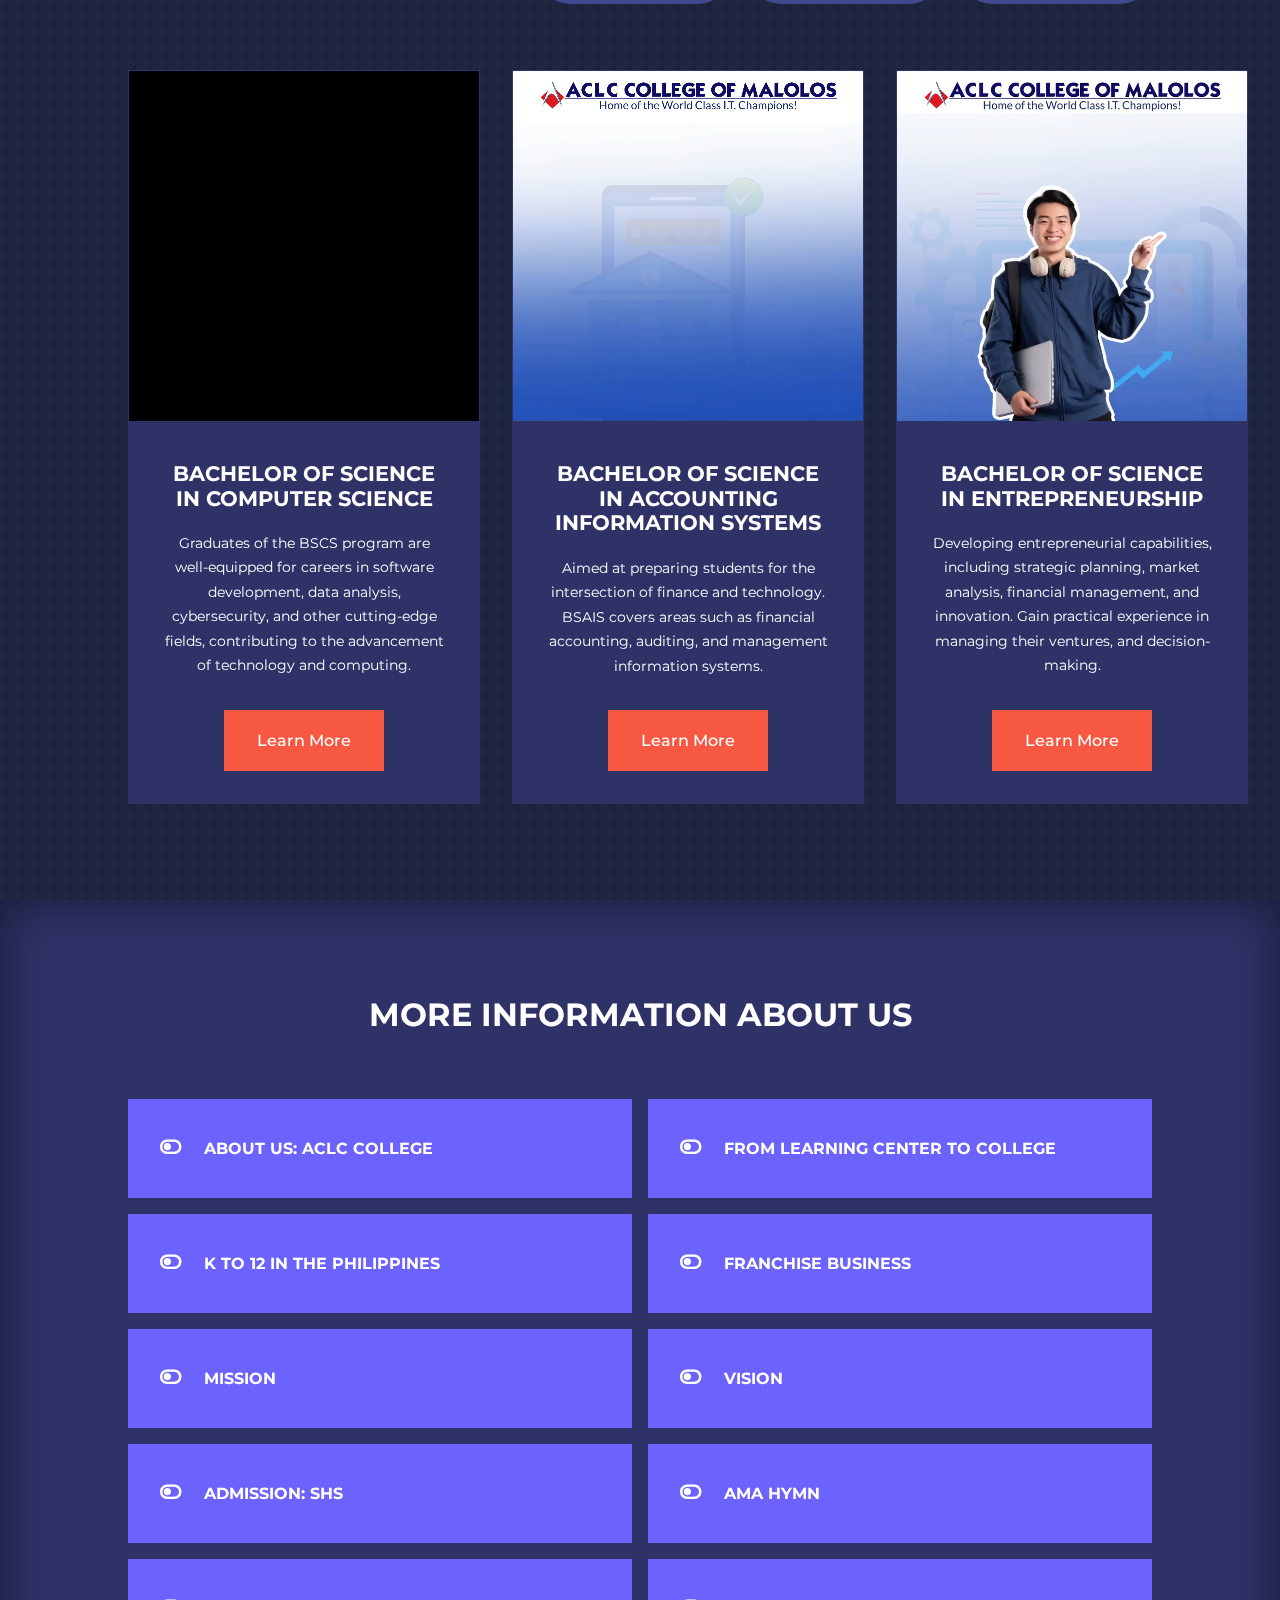
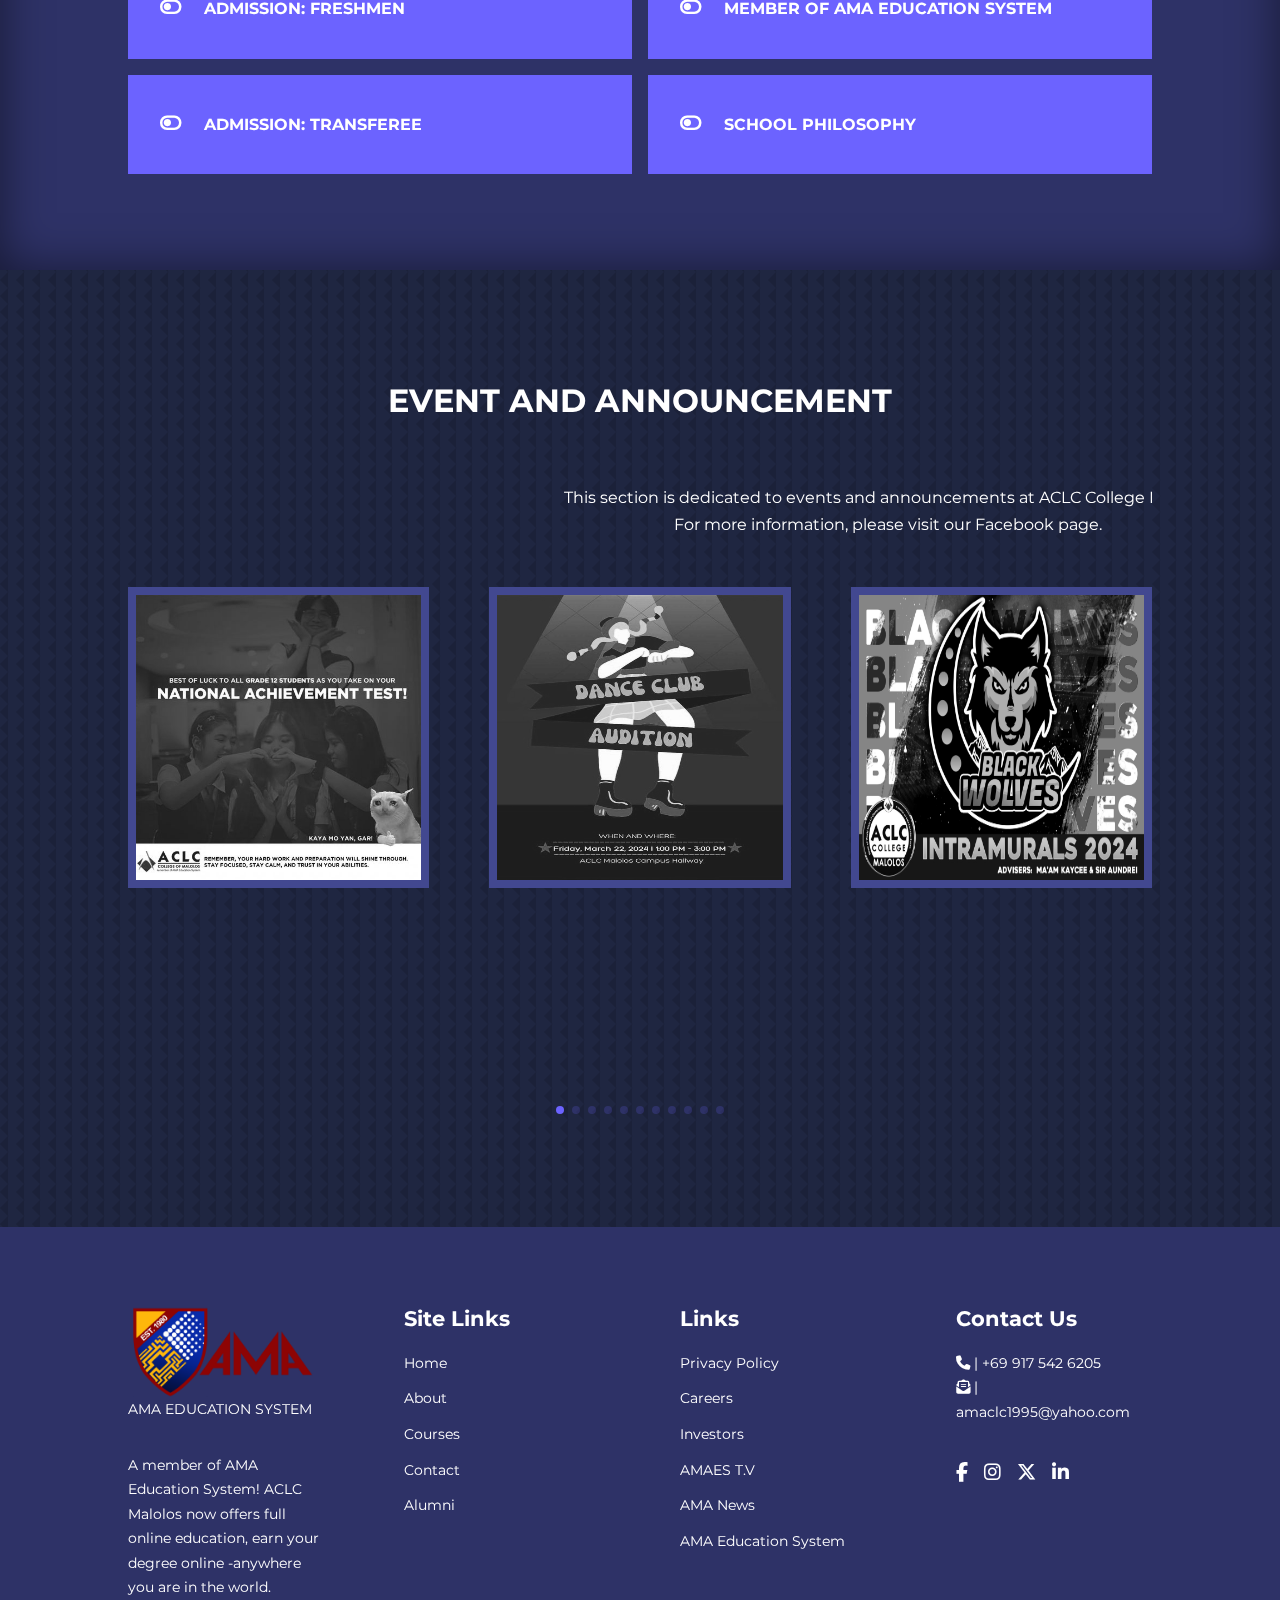
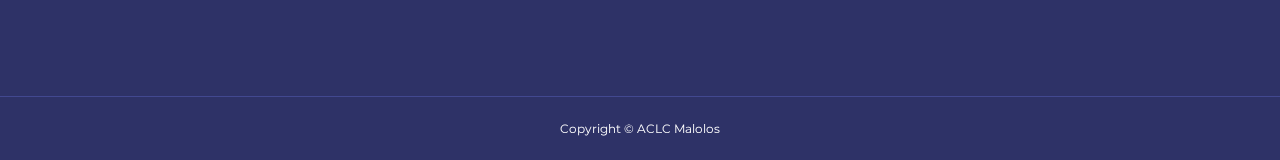
==== commit fbda4048: "Change-18" ====
--- a/index.html
+++ b/index.html
@@ -63,7 +63,7 @@
         <div class="container categories__container">
             <div class="categories__left">
                 <h1>WHY ACLC MALOLOS?</h1>
-                <p>Here are some compelling reasons why you should consider enrolling at ACLC Malolos.</p>
+                <p>Here are some compelling reasons why you should consider enrolling at ACLC College Malolos.</p>
                 <a href="https://www.facebook.com/ACLCMalolosOfficial" class="btn" target="_blank">Learn More</a>
             </div>
 
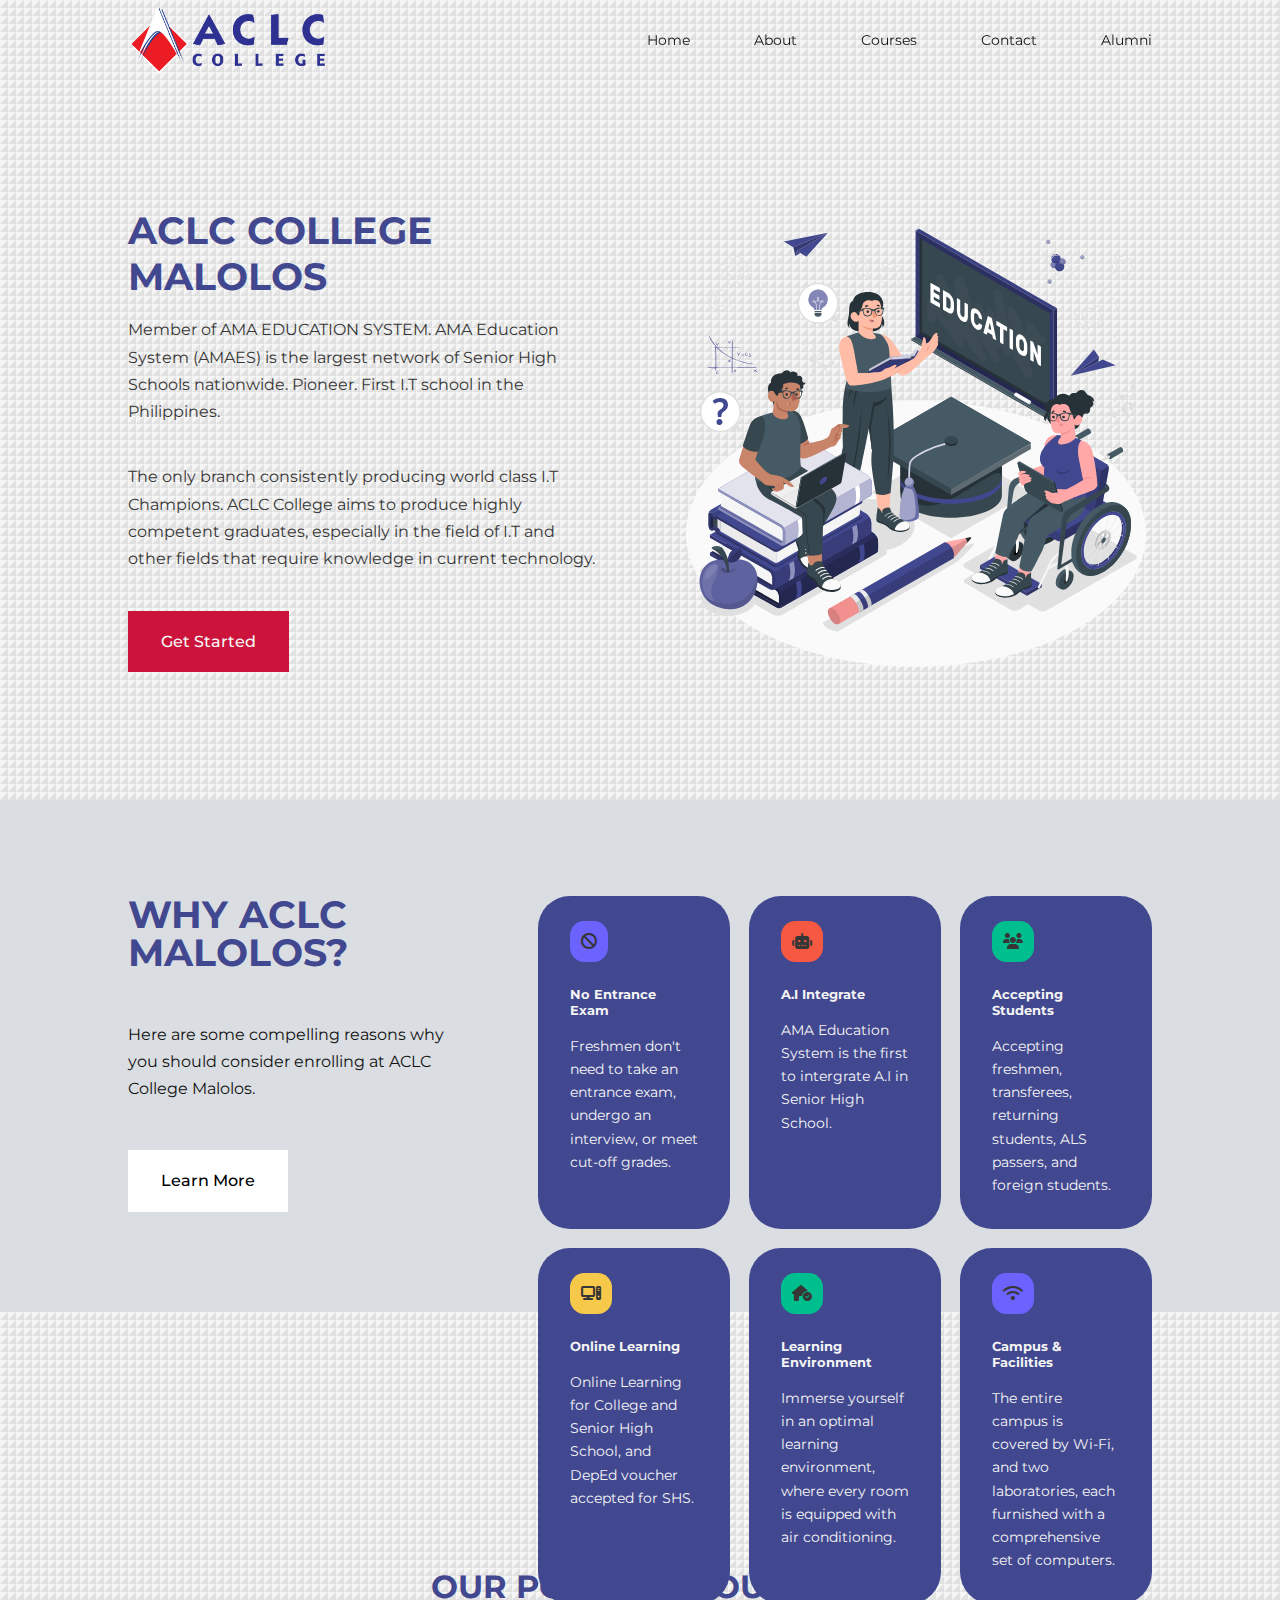
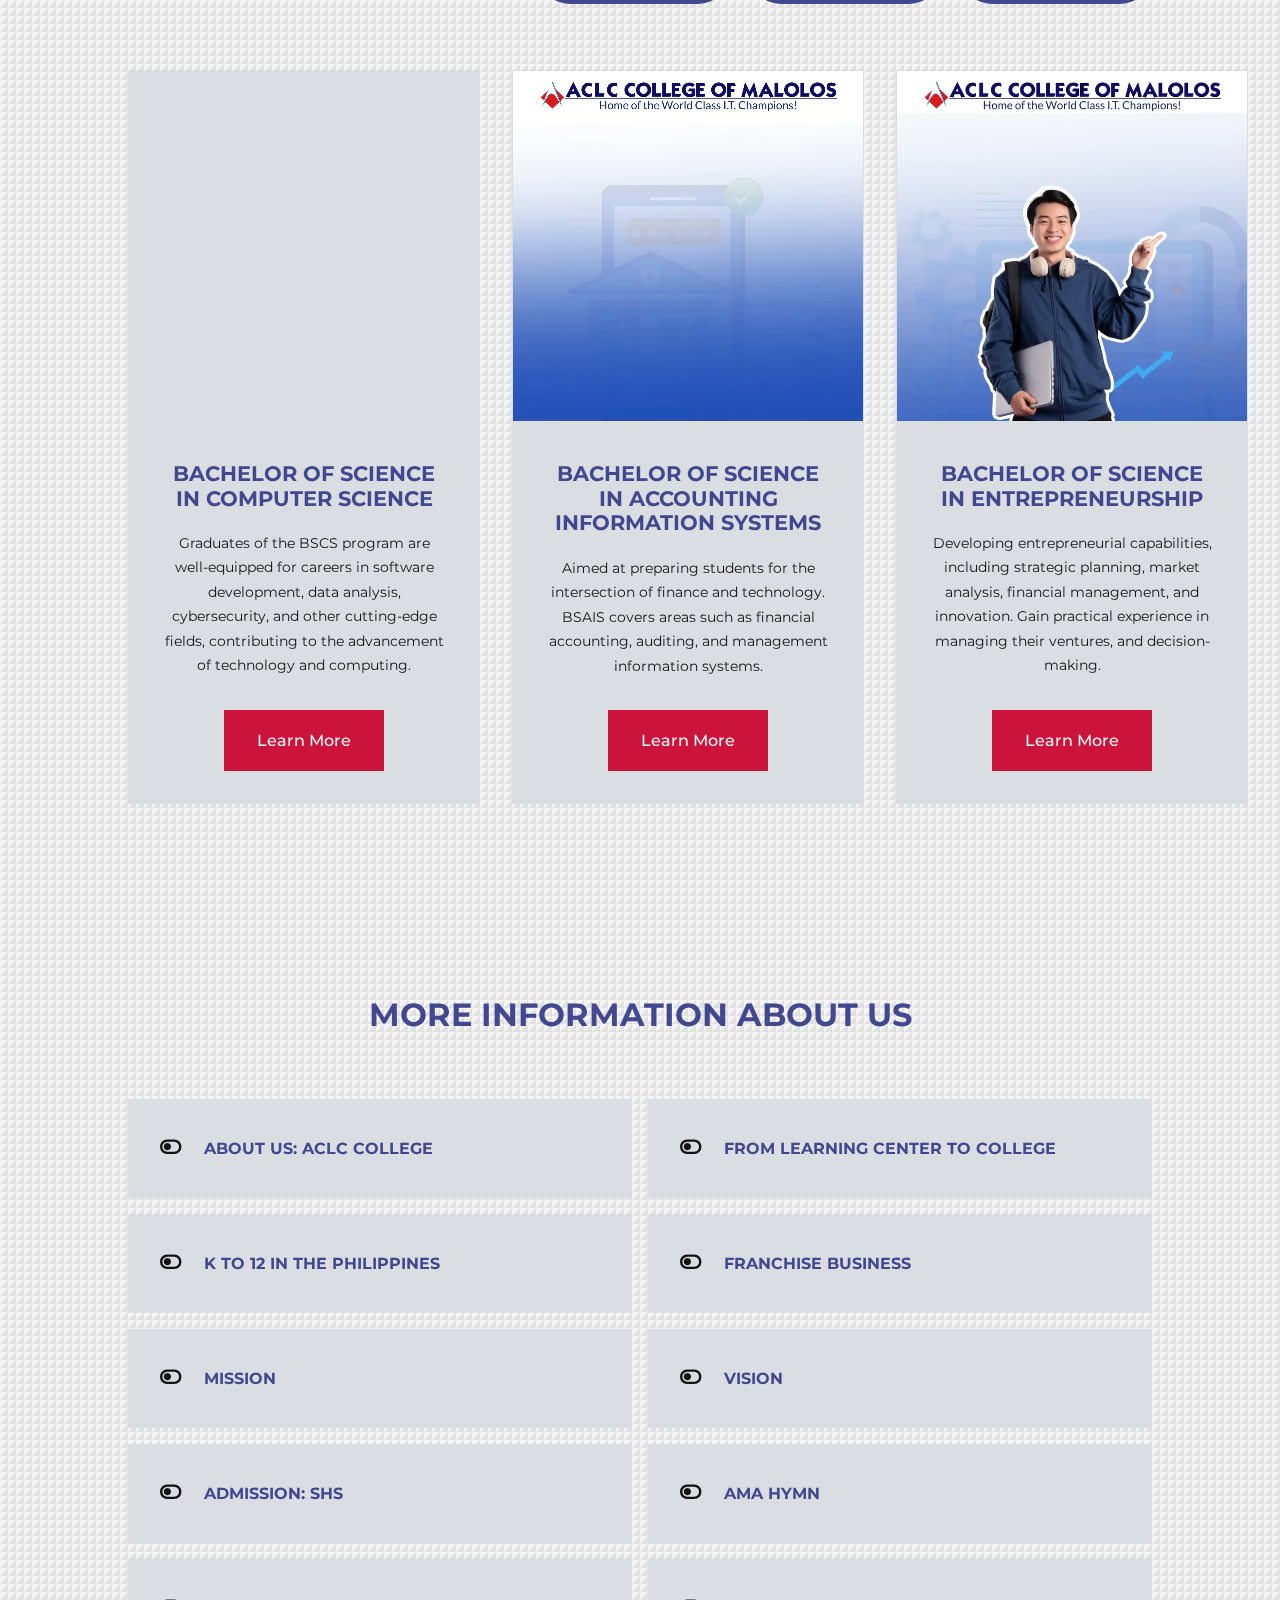
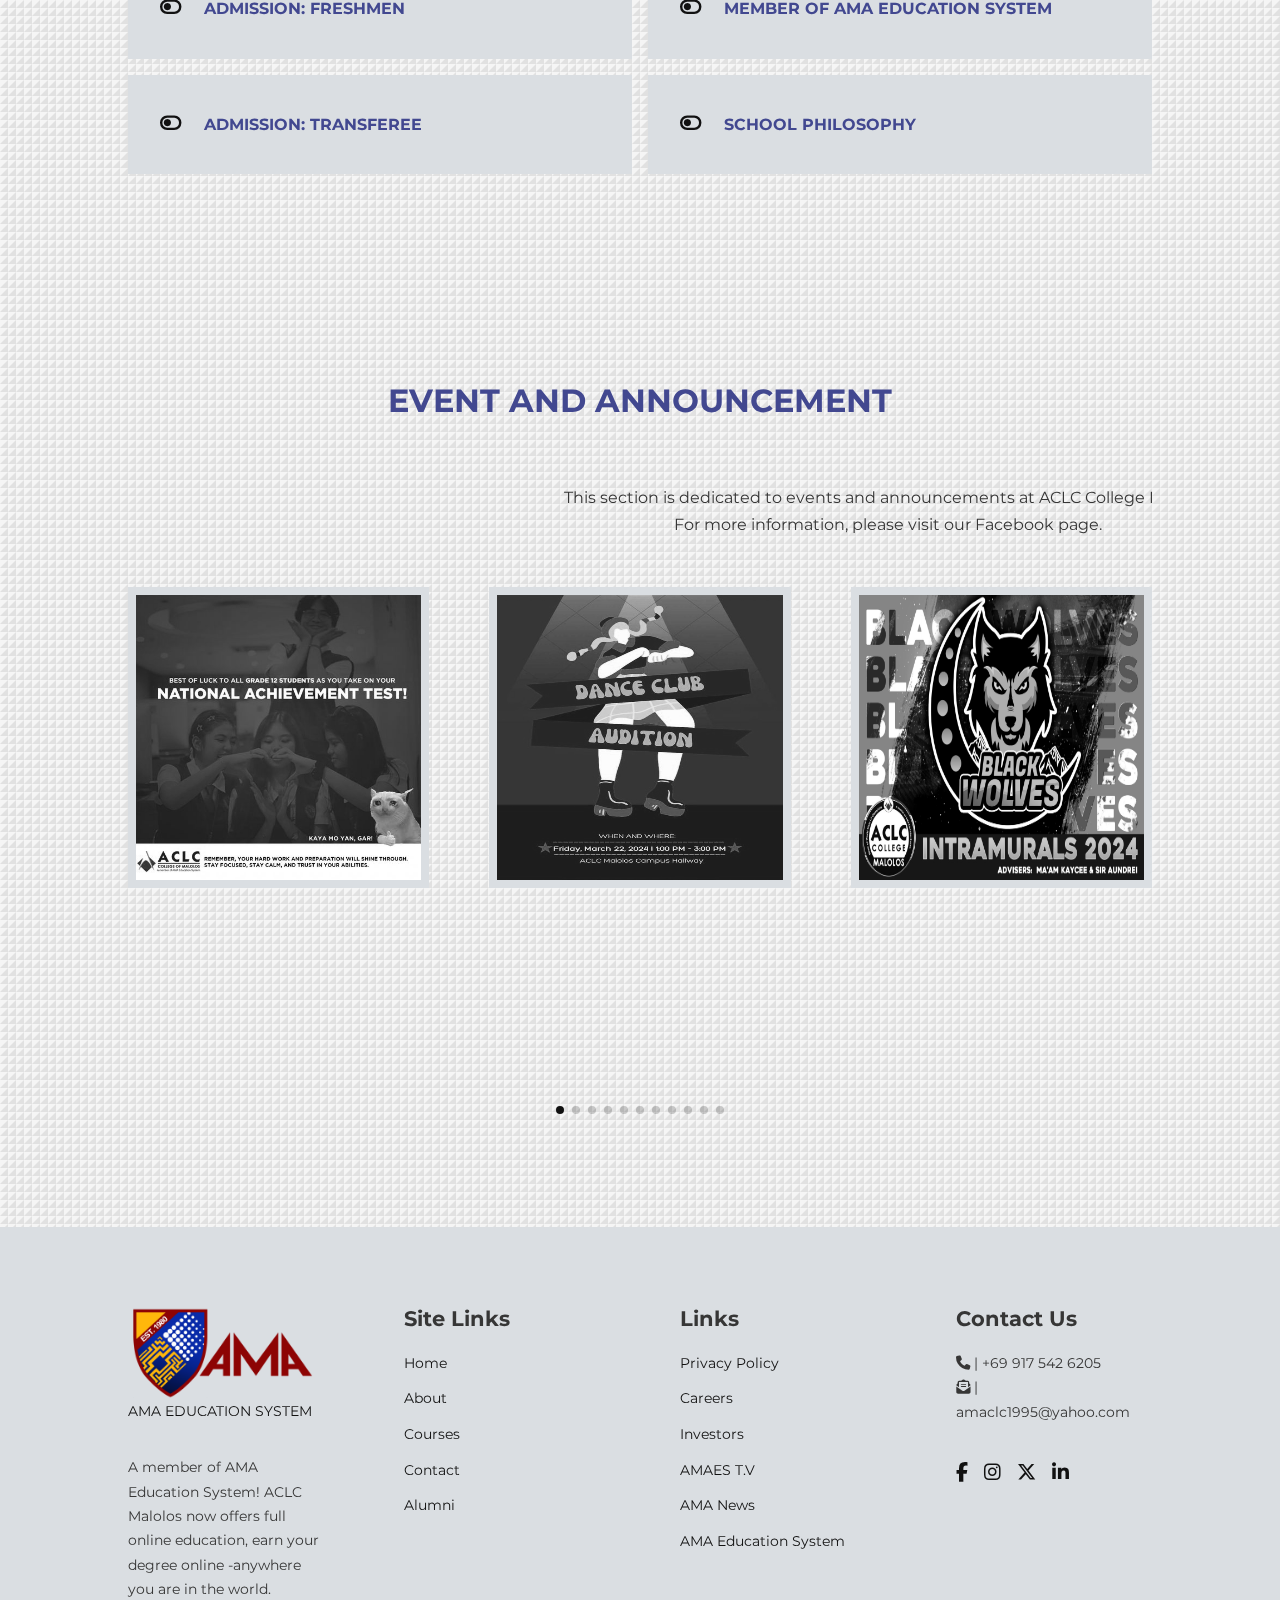
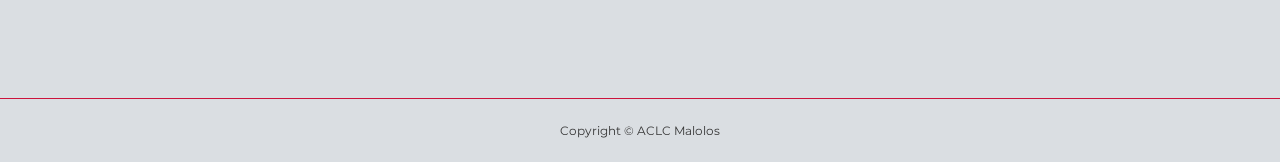
==== commit 5c3a1502: "Change-20" ====
--- a/index.html
+++ b/index.html
@@ -21,20 +21,20 @@
     <link rel="stylesheet" href="./css/style.css">
 
     <style>
-        body { background-image: url("./image/logo/bg-texture.png"); }
+        body { background-image: url("./image/logo/dark-texture.png"); }
     </style>
 </head>
 <body>
     <nav>
         <div class="container nav__container">
-            <a href="index.html"><img src="./image/logo/aclc.png" style="width: 200px; height: 65px;"></a>
+            <a href="index.html"><img src="./image/logo/aclc.png" style="width: 200px;"></a>
             <ul class="nav__menu">
                 <li><a href="index.html">Home</a></li>
                 <li><a href="about.html">About</a></li>
                 <li><a href="courses.html">Courses</a></li>
                 <li><a href="contact.html">Contact</a></li>
                 <li><a href="alumni.html">Alumni</a></li>
-            </ul>
+            </ul>            
             <button id="open-menu-btn"><i class="fa-solid fa-bars"></i></button>
             <button id="close-menu-btn"><i class="fa-solid fa-bars-staggered"></i></button>
         </div>
@@ -338,7 +338,7 @@
     <footer>
         <div class="container footer__container">
             <div class="footer__1">
-                <a href="index.html" class="footer__logo"><img src="./image/logo/ama.png" style="width: 190px; height: 90px;"><p>AMA EDUCATION SYSTEM</p></a>
+                <a href="index.html" class="footer__logo"><img src="./image/logo/ama.png" style="width: 190px;"><p>AMA EDUCATION SYSTEM</p></a>
                 <p>A member of AMA Education System! ACLC Malolos now offers full online education, earn your degree online -anywhere you are in the world.</p>
             </div>
 
--- a/css/style.css
+++ b/css/style.css
@@ -21,31 +21,30 @@
     --color-bg1: #2e3267;
     --color-bg2: #424890;
 
+    --color-gray-100: #f5f5f5;
+    --color-gray-200: #dadee2;
+    --color-gray-300: #8e9093;
+    --color-gray-400: #999;
+    --color-gray-500: #44484b;
+    --color-gray-600: #363636;
+    --color-gray-700: #222;
+    --color-gray-800: #1f1f1f;
+    --color-gray-900: #111;
+
+    --color-crimson: #cc133c;
+    --color-crystal: #930128;
+
     --container-width-lg: 80%;
     --container-width-md: 90%;
     --container-width-sm: 94%;
 
     --transition: all 400ms ease;
 }
-
-/*  ---  SCROLLBAR  ---  */
-::-webkit-scrollbar {
-    width: 0.5rem;
-    background: rgb(229, 165, 93, 0.2);
-}
-::-webkit-scrollbar-thumb {
-    width: 100%;
-    background: var(--color-danger);
-    border-radius: 0.25rem;
-}
-html {
-    scroll-behavior: smooth;
-}
 body {
     font-family: "Montserrat", sans-serif;
     line-height: 1.7;
-    color: var(--color-white);
-    background: var(--color-bg);
+    color: var(--color-gray-600);
+    background: var(--color-gray-100);
 }
 .container {
     width: var(--container-width-lg);
@@ -59,11 +58,7 @@
     margin-bottom: 4rem;
 }
 
-h1, 
-h2, 
-h3, 
-h4, 
-h5 {
+h1, h2, h3, h4, h5 {
     line-height: 1.2;
 }
 
@@ -84,7 +79,7 @@
 }
 
 a {
-    color: var(--color-white);
+    color: var(--color-gray-900);
 }
 img {
     width: 100%;
@@ -102,12 +97,12 @@
 }
 .btn:hover {
     background: transparent;
-    color: var(--color-white);
-    border-color: var(--color-white);
+    color: var(--color-gray-400);
+    border-color: var(--color-gray-400);
 }
 .btn-primary {
-    background: var(--color-danger);
-    color: var(--color-white)
+    background: var(--color-crimson);
+    color: var(--color-gray-100)
 }
 
 /*  ---  NAVBAR  ---  */
@@ -122,8 +117,8 @@
 
 /*  ---  CHANGE NAVBAR STYLE ON SCROLL USING JAVASCRIPT  ---  */
 .window-scroll {
-    background: rgba(46, 50, 103, 0.8);
-    box-shadow: 0 1rem 2rem rgba(0, 0, 0, 0.2);
+    background: rgba(96, 96, 96, 0.8);
+    box-shadow: 0 1rem 2rem rgba(0, 0, 0, 0.4);
 }
 .nav__container {
     height: 100%;
@@ -144,7 +139,8 @@
     transition: var(--transition);
 }
 .nav__menu a:hover {
-    color: var(--color-bg2);
+    text-decoration: underline;
+    color: var(--color-crimson);
 }
 
 /*  ---  HEADER  ---  */
@@ -165,15 +161,19 @@
 .header__left p {
     margin: 1rem 0 2.4rem;
 }
+.header__left h1 {
+    color: var(--color-bg2);
+}
 
 /*  ---  CATEGORIES  ---  */
 .categories {
-    background: var(--color-bg1);
+    background: var(--color-gray-200);
     height: 32rem;
 }
 .categories h1 {
     line-height: 1;
     margin-bottom: 3rem;
+    color: var(--color-bg2);
 }
 .categories__container {
     display: grid;
@@ -184,6 +184,7 @@
 }
 .categories__left p {
     margin: 1rem 0 3rem;
+    color: var(--color-gray-900);
 }
 .categories__right {
     display: grid;
@@ -197,7 +198,7 @@
     transition: var(--transition);
 }
 .category:hover {
-    box-shadow: 0 3rem 3rem rgba(0, 0, 0, 0.3);
+    box-shadow: 0 3rem 3rem rgba(0, 0, 0, 0.5);
     z-index: 1;
 }
 .category:nth-child(2) .category__icon {
@@ -219,14 +220,19 @@
 }
 .category h5 {
     margin: 2rem 0 1rem;
+    color: var(--color-gray-100);
 }
 .category p {
     font-size: 0.85rem;
+    color: var(--color-gray-100);
 }
 
 /*  ---  POPULAR COURSES  ---  */
 .courses {
     margin-top: 10rem;
+}
+.courses h2 {
+    color: var(--color-bg2);
 }
 .courses__container {
     display: grid;
@@ -234,14 +240,14 @@
     gap: 2rem;
 }
 .course {
-    background: var(--color-bg1);
+    background: var(--color-gray-200);
     text-align: center;
     border: 1px solid transparent;
     transition: var(--transition);
 }
 .course:hover {
-    background: transparent;
-    border-color: var(--color-primary);
+    box-shadow: 0 3rem 3rem rgba(0, 0, 0, 0.5);
+    z-index: 1;
 }
 .course__info {
     padding: 2rem;
@@ -249,17 +255,24 @@
 .course__info p {
     margin: 1.2rem 0 2rem;
     font-size: 0.9rem;
+    color: var(--color-gray-900);
+}
+.course__info h4 {
+    color: var(--color-bg2);
 }
 
 /*  ---  FREQUENTLY ASK QUESTIONS  ---  */
 .faqs {
-    background: var(--color-bg1);
-    box-shadow: inset 0 0 3rem rgba(0, 0, 0, 0.5);
+    color: var(--color-gray-900);
+}
+.faqs h2 {
+    color: var(--color-bg2);
 }
 .faqs__container {
     display: grid;
     grid-template-columns: 1fr 1fr;
     gap: 1rem;
+    color: var(--color-gray-900);
 }
 .faq {
     padding: 2rem;
@@ -267,12 +280,18 @@
     align-items: center;
     gap: 1.4rem;
     height: fit-content;
-    background: var(--color-primary);
+    background: var(--color-gray-200);
     cursor: pointer;
+}
+.faq:hover {
+    box-shadow: 0 3rem 3rem rgba(0, 0, 0, 0.2);
+    transition: var(--transition);
+    z-index: 1;
 }
 .faq h4 {
     font-size: 1rem;
     line-height: 2.2;
+    color: var(--color-bg2);
 }
 .faq__icon {
     align-self: flex-start;
@@ -281,6 +300,7 @@
 .faq p {
     margin: 0.8rem;
     display: none;
+    color: var(--color-gray-900);
 }
 .faq.open p {
     display: block;
@@ -293,6 +313,9 @@
 .event__head {
     display: center;
     justify-content: space-between;
+}
+.event__head h2 {
+    color: var(--color-bg2);
 }
 .event__container p {
     width: 95rem;
@@ -304,14 +327,14 @@
     padding-bottom: 1rem;
 }
 .swiper-slide {
-    border: 0.5rem solid var(--color-bg2);
+    border: 0.5rem solid var(--color-gray-200);
     height: fit-content;
     max-height: 36rem;
     overflow: hidden;
     transition: var(--transition);
 }
 .swiper-slide:hover {
-    box-shadow: 0 3rem 3rem rgba(0, 0, 0, 0.4);
+    box-shadow: 0 3rem 3rem rgba(0, 0, 0, 0.2);
 }
 .swiper-slide img {
     filter: saturate(0);
@@ -323,12 +346,12 @@
     filter: saturate(1);
 }
 .swiper-pagination-bullet {
-    background: var(--color-primary);
+    background: var(--color-gray-900);
 }
 
 /*  ---  FOOTER  ---  */
 footer {
-    background: var(--color-bg1);
+    background: var(--color-gray-200);
     padding-top: 5rem;
     font-size: 0.9rem;
 }
@@ -348,6 +371,7 @@
 }
 footer ul li a:hover {
     text-decoration: underline;
+    color: var(--color-crimson);
 }
 .footer__socials {
     display: flex;
@@ -359,7 +383,7 @@
     text-align: center;
     margin-top: 4rem;
     padding: 1.2rem;
-    border-top: 1px solid var(--color-bg2);
+    border-top: 1px solid var(--color-crimson);
 }
 
 /*  ---  MEDIA QUERIES (TABLETS)  ---  */
@@ -386,7 +410,7 @@
     display: inline-block;
     background: transparent;
     font-size: 1.8rem;
-    color: var(--color-white);
+    color: var(--color-gray-200);
     cursor: pointer;
    }
    nav button#close-menu-btn {
@@ -434,7 +458,8 @@
    }
 
    .nav__menu li a {
-    background: rgba(46, 50, 103, 0.8);
+    background: rgba(96, 96, 96, 0.8);
+    color: var(--color-gray-100);
     box-shadow: -4rem 6rem 10rem rgba(0, 0, 0, 0.6);
     width: 100%;
     height: 100%;
@@ -442,8 +467,8 @@
     place-items: center;
    }
    .nav__menu li a:hover {
-    background: var(--color-bg2);
-    color: var(--color-white);
+    background: var(--color-gray-200);
+    color: var(--color-gray-100);
    }
 
    /*  ---  HEADER  ---  */
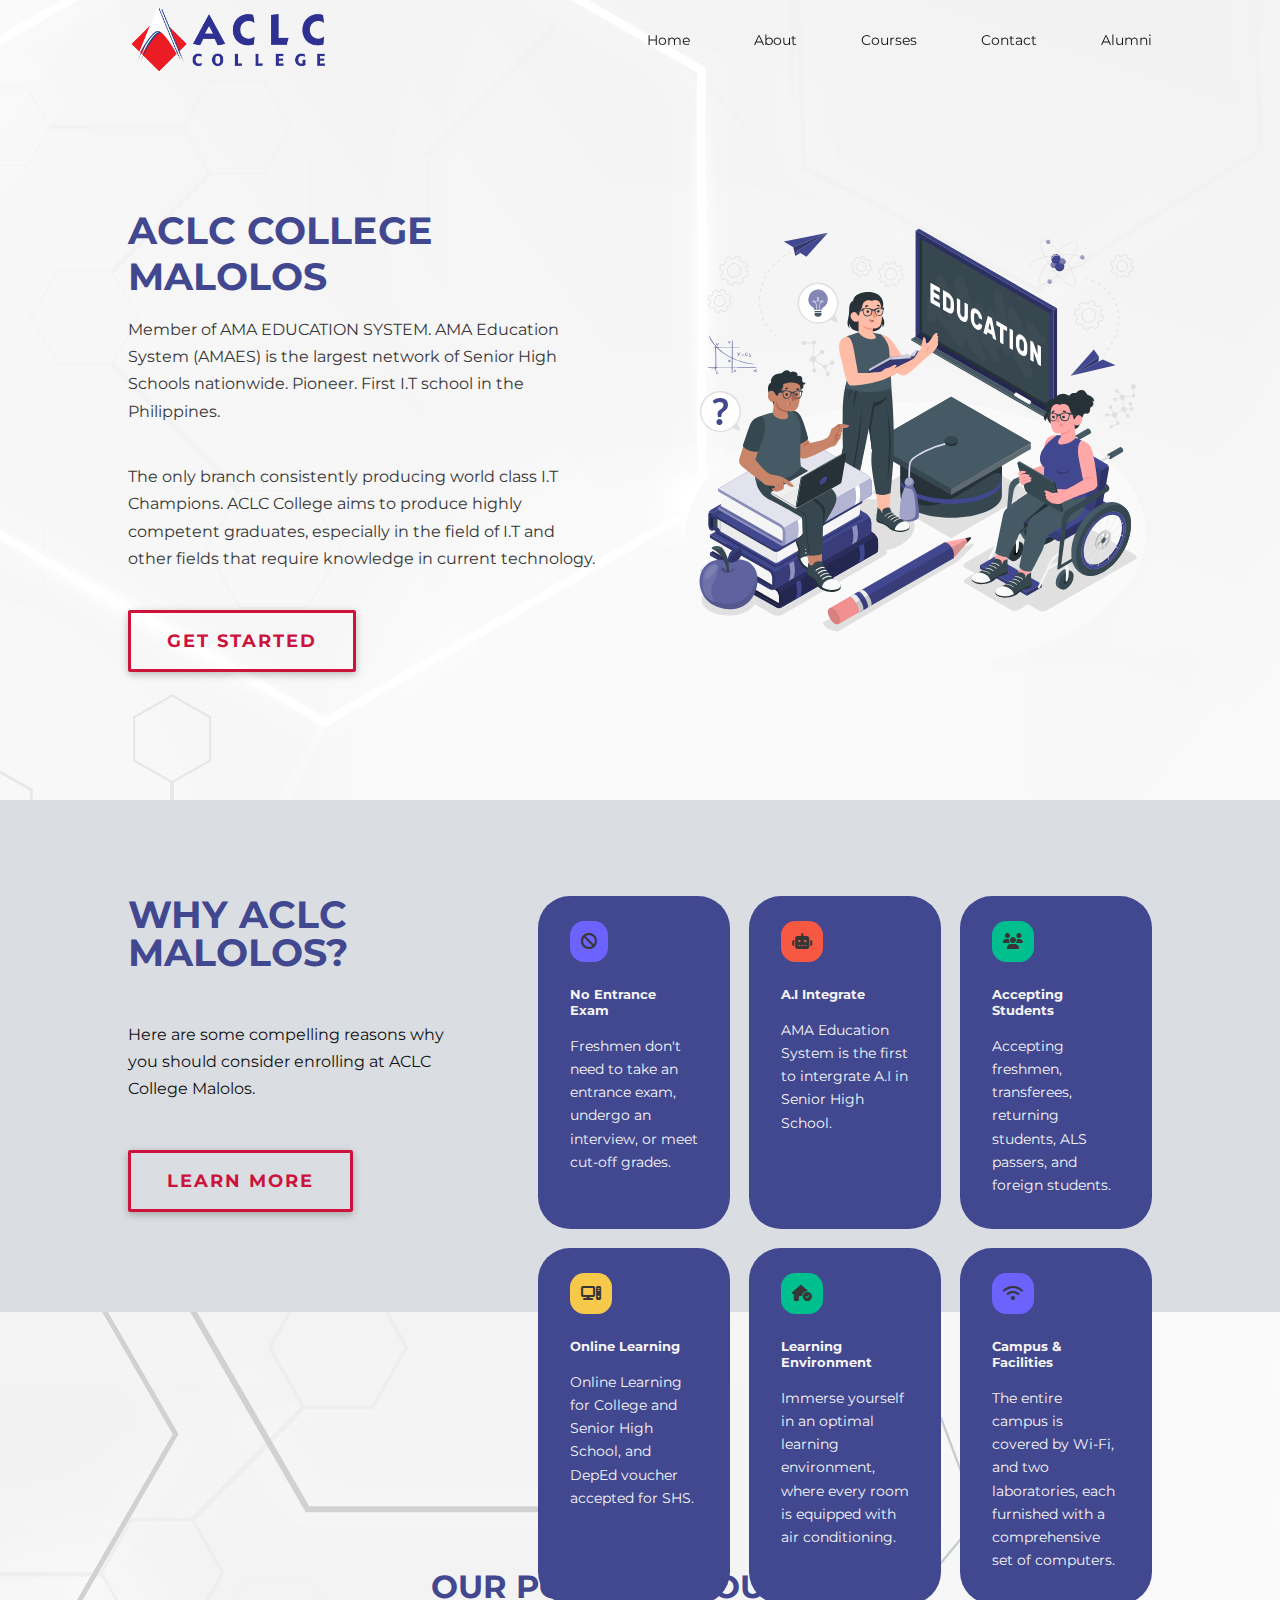
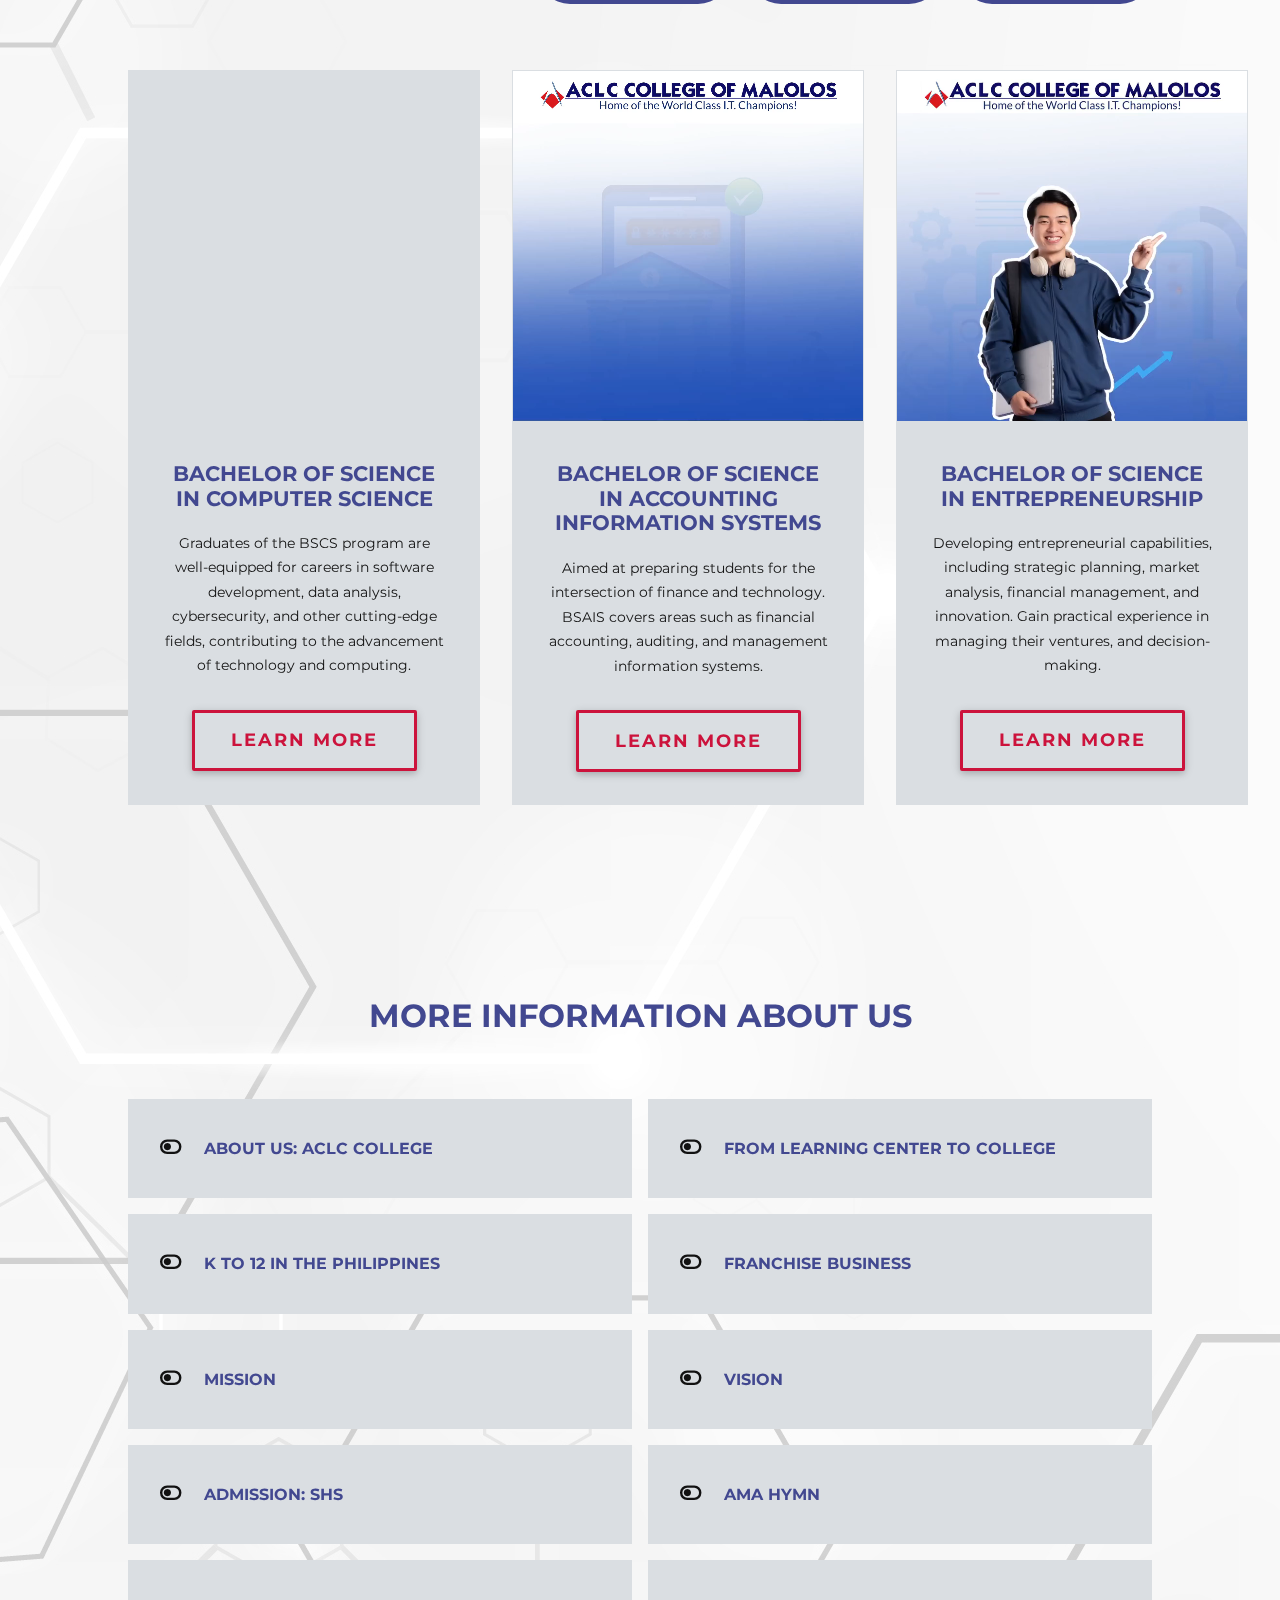
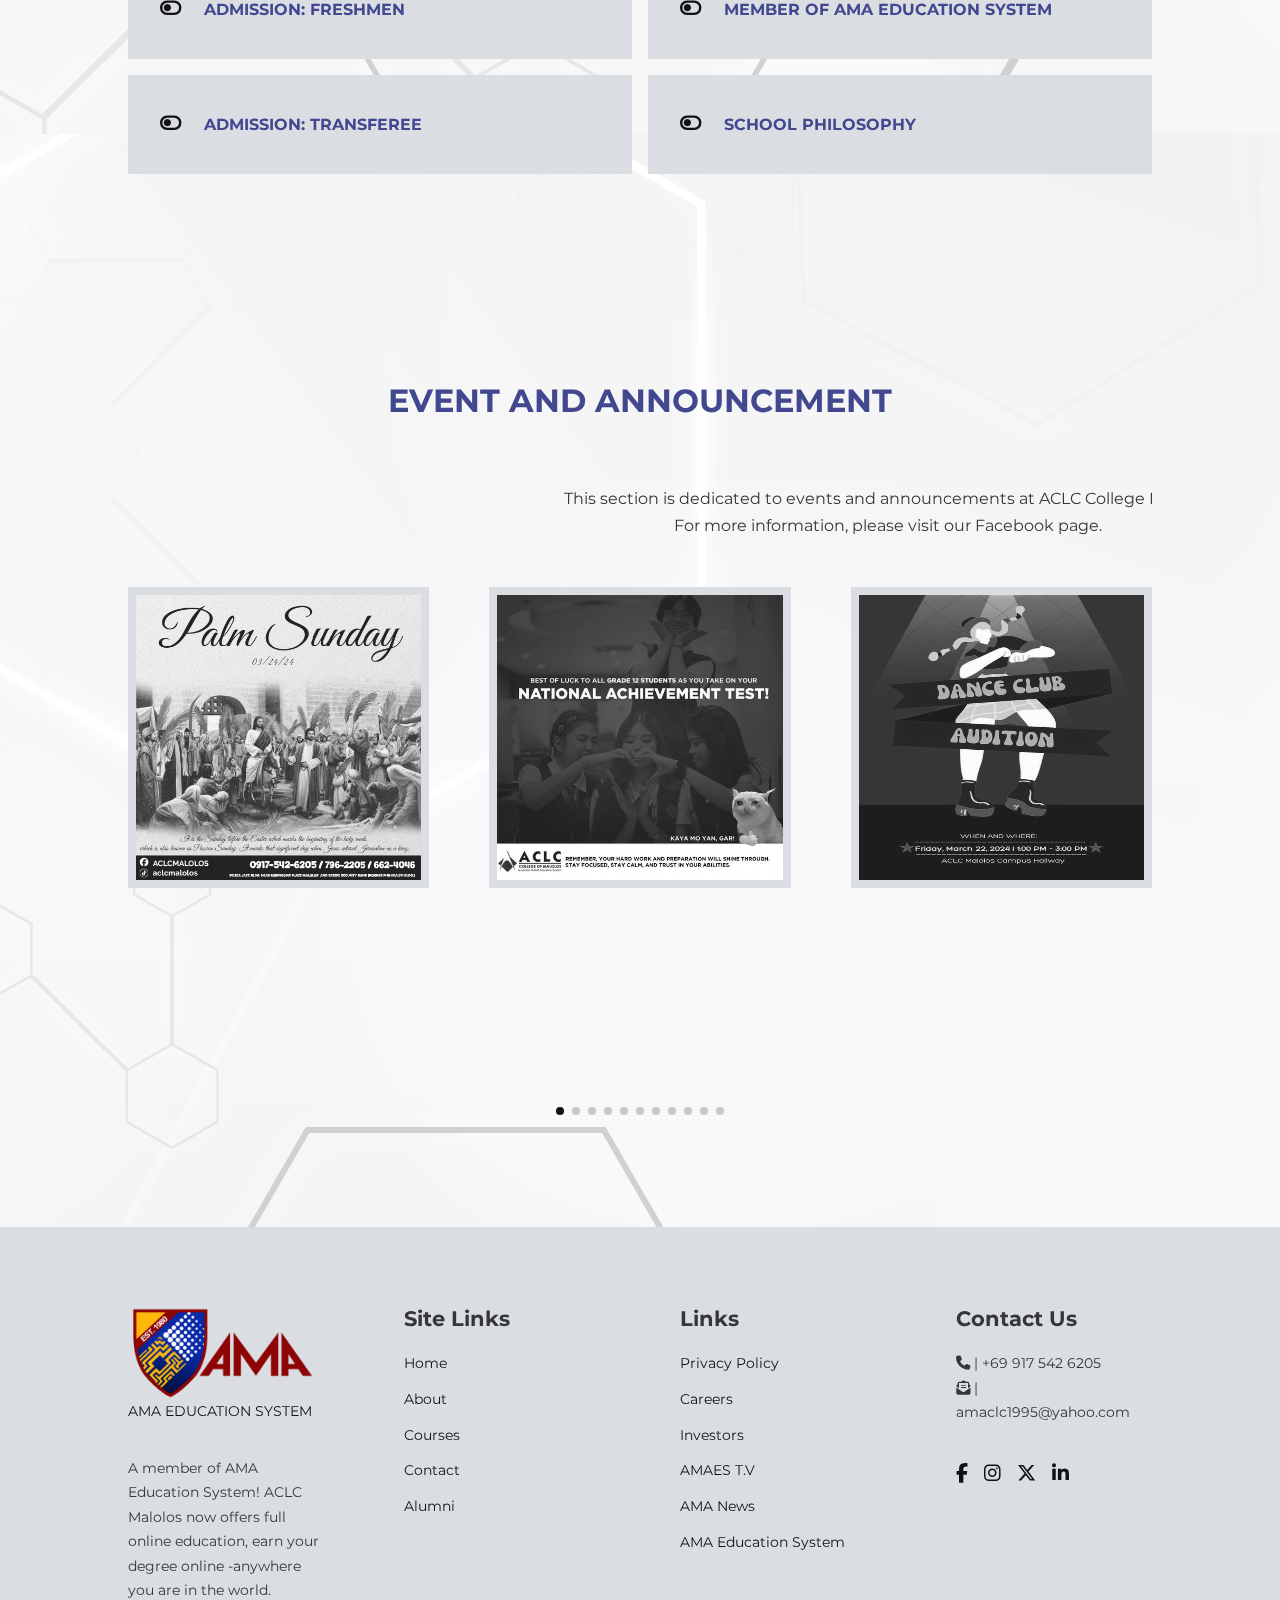
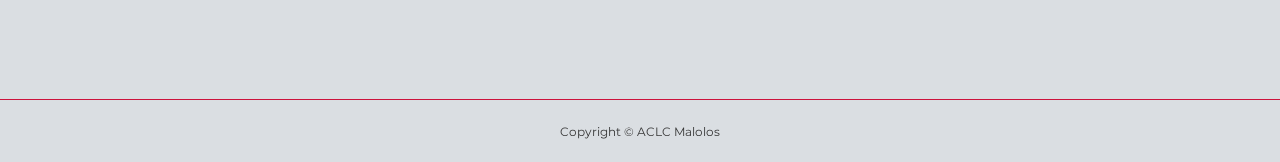
==== commit 27a52f10: "Change-20" ====
--- a/index.html
+++ b/index.html
@@ -21,7 +21,7 @@
     <link rel="stylesheet" href="./css/style.css">
 
     <style>
-        body { background-image: url("./image/logo/dark-texture.png"); }
+        body { background-image: url("./image/logo/theme1.jpg"); }
     </style>
 </head>
 <body>
--- a/css/style.css
+++ b/css/style.css
@@ -21,6 +21,11 @@
     --color-bg1: #2e3267;
     --color-bg2: #424890;
 
+    --color-rotate-01: #e81cff;
+    --color-rotate-02: #40c9ff;
+    --color-rotate-03: #fc00ff;
+    --color-rotate-04: #00dbde;
+
     --color-gray-100: #f5f5f5;
     --color-gray-200: #dadee2;
     --color-gray-300: #8e9093;
@@ -87,24 +92,47 @@
     object-fit: cover;
 }
 .btn {
+    font-size: 18px;
+    letter-spacing: 2px;
+    text-transform: uppercase;
     display: inline-block;
-    background: var(--color-white);
-    color: var(--color-black);
-    padding: 1rem 2rem;
-    border: 1px solid transparent;
-    font-weight: 500;
-    transition: var(--transition);
-}
-.btn:hover {
-    background: transparent;
-    color: var(--color-gray-400);
-    border-color: var(--color-gray-400);
-}
-.btn-primary {
-    background: var(--color-crimson);
-    color: var(--color-gray-100)
-}
-
+    text-align: center;
+    font-weight: bold;
+    padding: 0.7em 2em;
+    border: 3px solid var(--color-crimson);
+    border-radius: 2px;
+    position: relative;
+    box-shadow: 0 2px 10px rgba(0, 0, 0, 0.16), 0 3px 6px rgba(0, 0, 0, 0.1);
+    color: var(--color-crimson);
+    text-decoration: none;
+    transition: 0.3s ease all;
+    z-index: 1;
+} 
+.btn:before {
+    transition: 0.5s all ease;
+    position: absolute;
+    top: 0;
+    left: 50%;
+    right: 50%;
+    bottom: 0;
+    opacity: 0;
+    content: '';
+    background-color: var(--color-crimson);
+    z-index: -1;
+} 
+.btn:hover, .btn:focus {
+    color: var(--color-gray-100);
+} 
+.btn:hover:before, .btn:focus:before {
+    transition: 0.5s all ease;
+    left: 0;
+    right: 0;
+    opacity: 1;
+} 
+.btn:active {
+    transform: scale(0.9);
+}
+ 
 /*  ---  NAVBAR  ---  */
 nav {
     background: transparent;
@@ -119,6 +147,7 @@
 .window-scroll {
     background: rgba(96, 96, 96, 0.8);
     box-shadow: 0 1rem 2rem rgba(0, 0, 0, 0.4);
+    backdrop-filter: blur(5px);
 }
 .nav__container {
     height: 100%;
@@ -140,7 +169,7 @@
 }
 .nav__menu a:hover {
     text-decoration: underline;
-    color: var(--color-crimson);
+    color: var(--color-crystal);
 }
 
 /*  ---  HEADER  ---  */
@@ -468,7 +497,7 @@
    }
    .nav__menu li a:hover {
     background: var(--color-gray-200);
-    color: var(--color-gray-100);
+    color: var(--color-crimson);
    }
 
    /*  ---  HEADER  ---  */
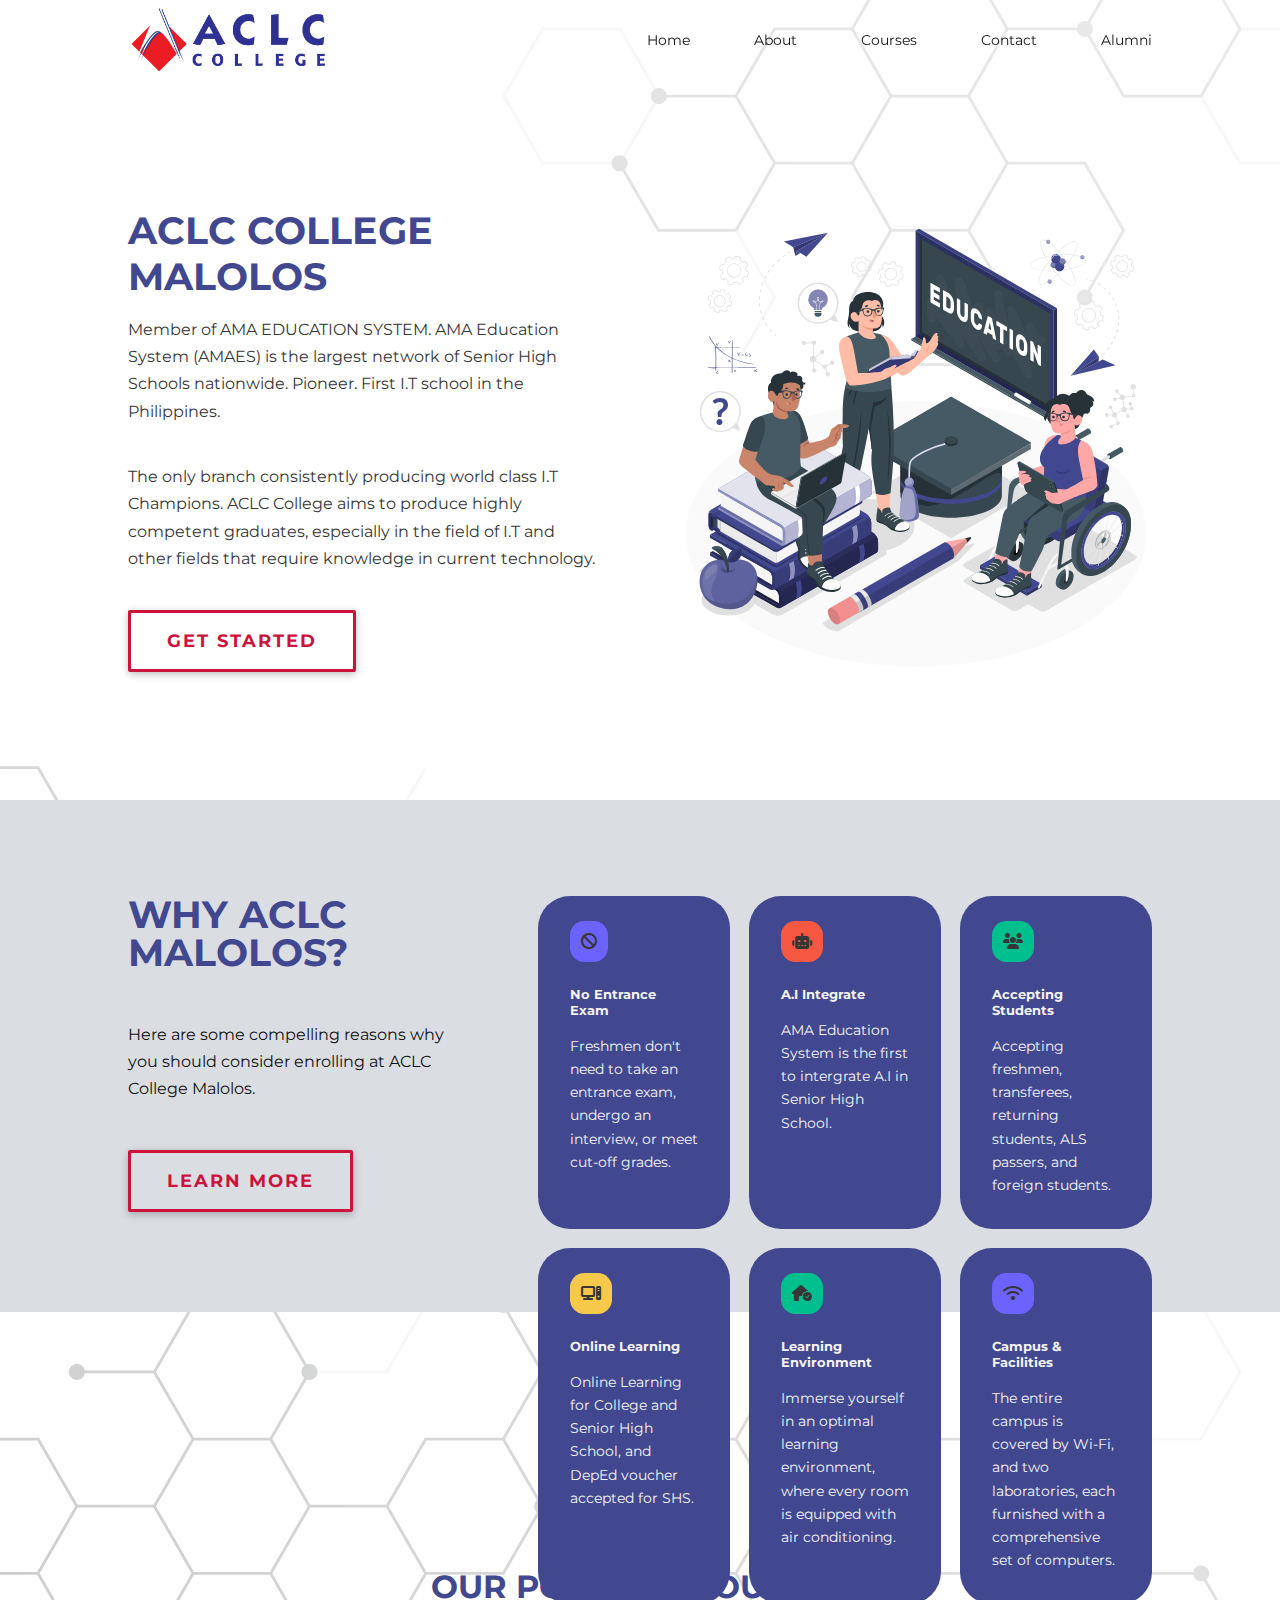
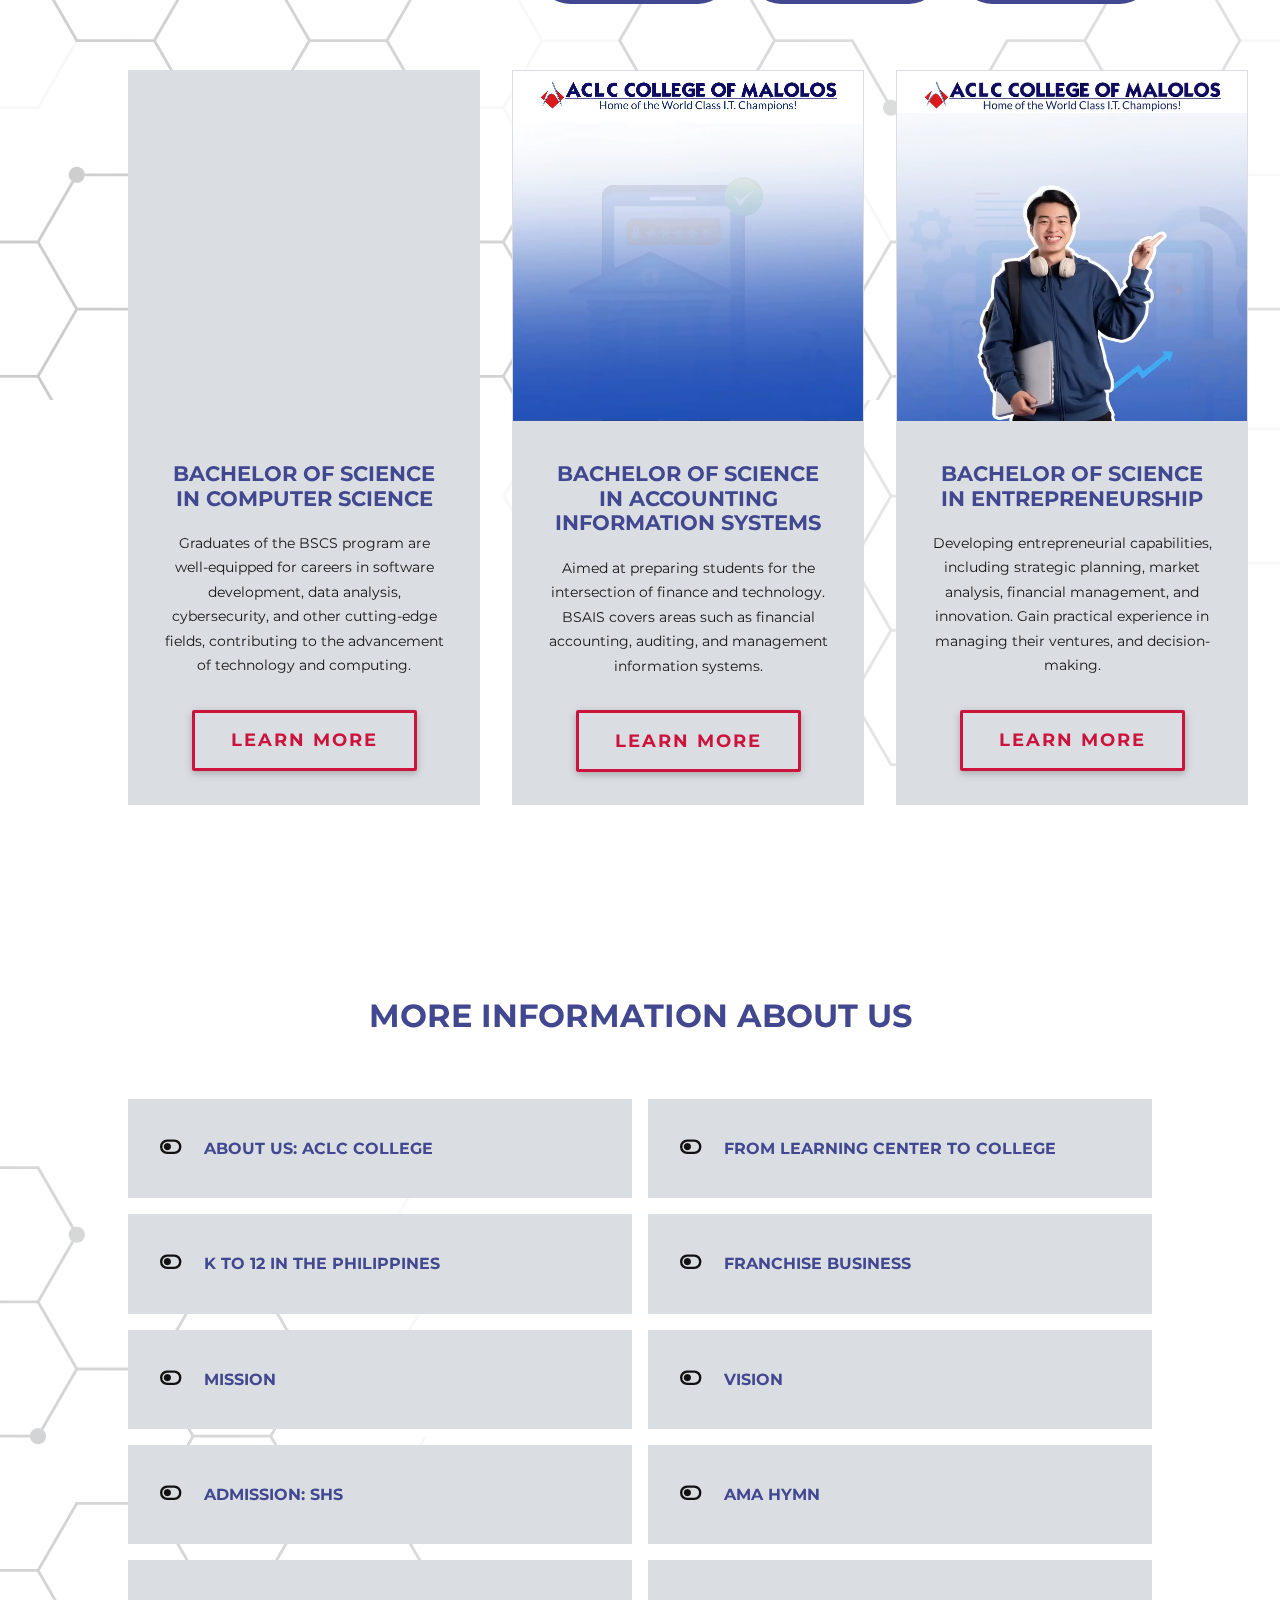
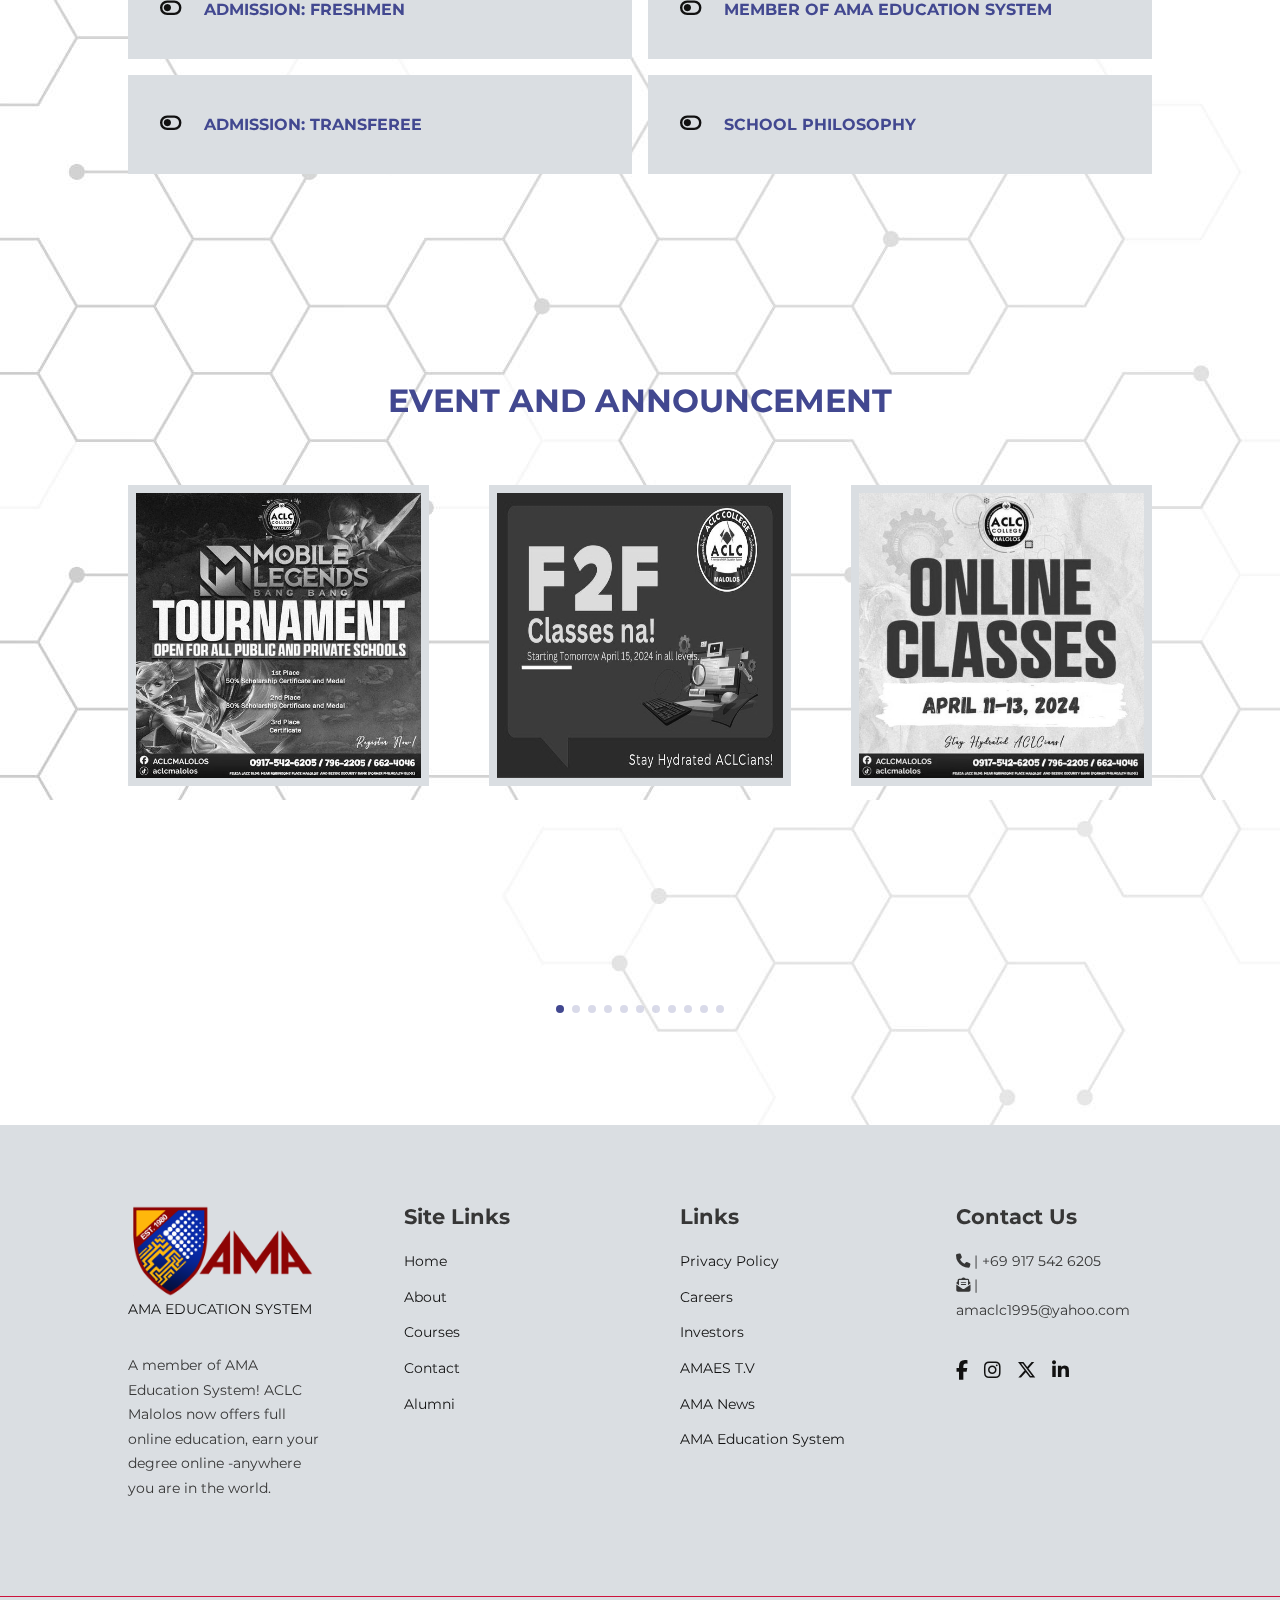
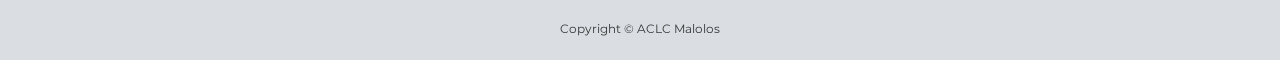
==== commit 7788b773: "Summary" ====
--- a/index.html
+++ b/index.html
@@ -21,7 +21,7 @@
     <link rel="stylesheet" href="./css/style.css">
 
     <style>
-        body { background-image: url("./image/logo/theme1.jpg"); }
+        body { background-image: url("./image/logo/theme11.jpg"); }
     </style>
 </head>
 <body>
@@ -276,7 +276,6 @@
                 <h2 class="event__title">EVENT AND ANNOUNCEMENT</h2>
                 <div class="empty event__empty"></div>
             </div>
-            <p>This section is dedicated to events and announcements at ACLC College Malolos.<br>For more information, please visit our Facebook page.</p>
             <div class="swiper-wrapper">
                 <article class="swiper-slide">
                    <img src="./image/event/event1.jpg">
--- a/css/style.css
+++ b/css/style.css
@@ -363,7 +363,7 @@
     transition: var(--transition);
 }
 .swiper-slide:hover {
-    box-shadow: 0 3rem 3rem rgba(0, 0, 0, 0.2);
+    box-shadow: 0 1rem 1rem rgba(0, 0, 0, 0.4);
 }
 .swiper-slide img {
     filter: saturate(0);
@@ -375,7 +375,7 @@
     filter: saturate(1);
 }
 .swiper-pagination-bullet {
-    background: var(--color-gray-900);
+    background: var(--color-bg2);
 }
 
 /*  ---  FOOTER  ---  */
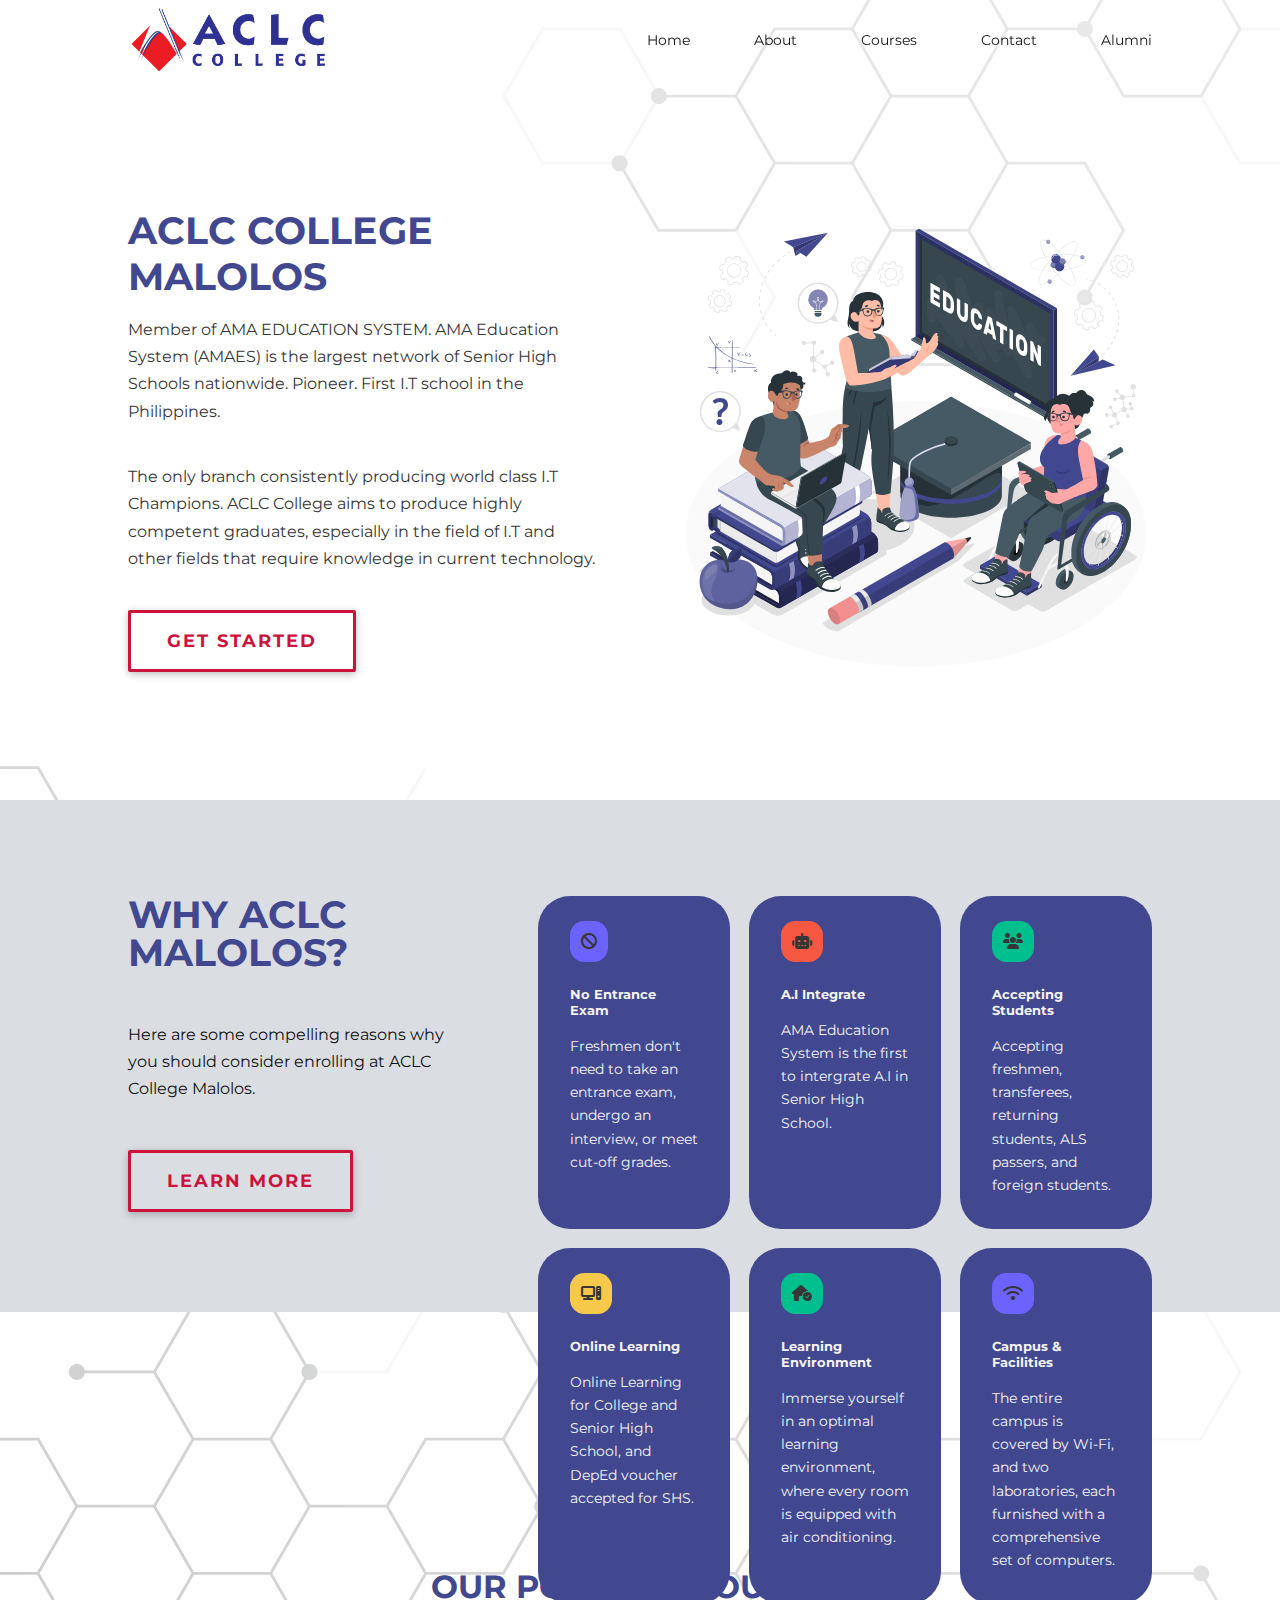
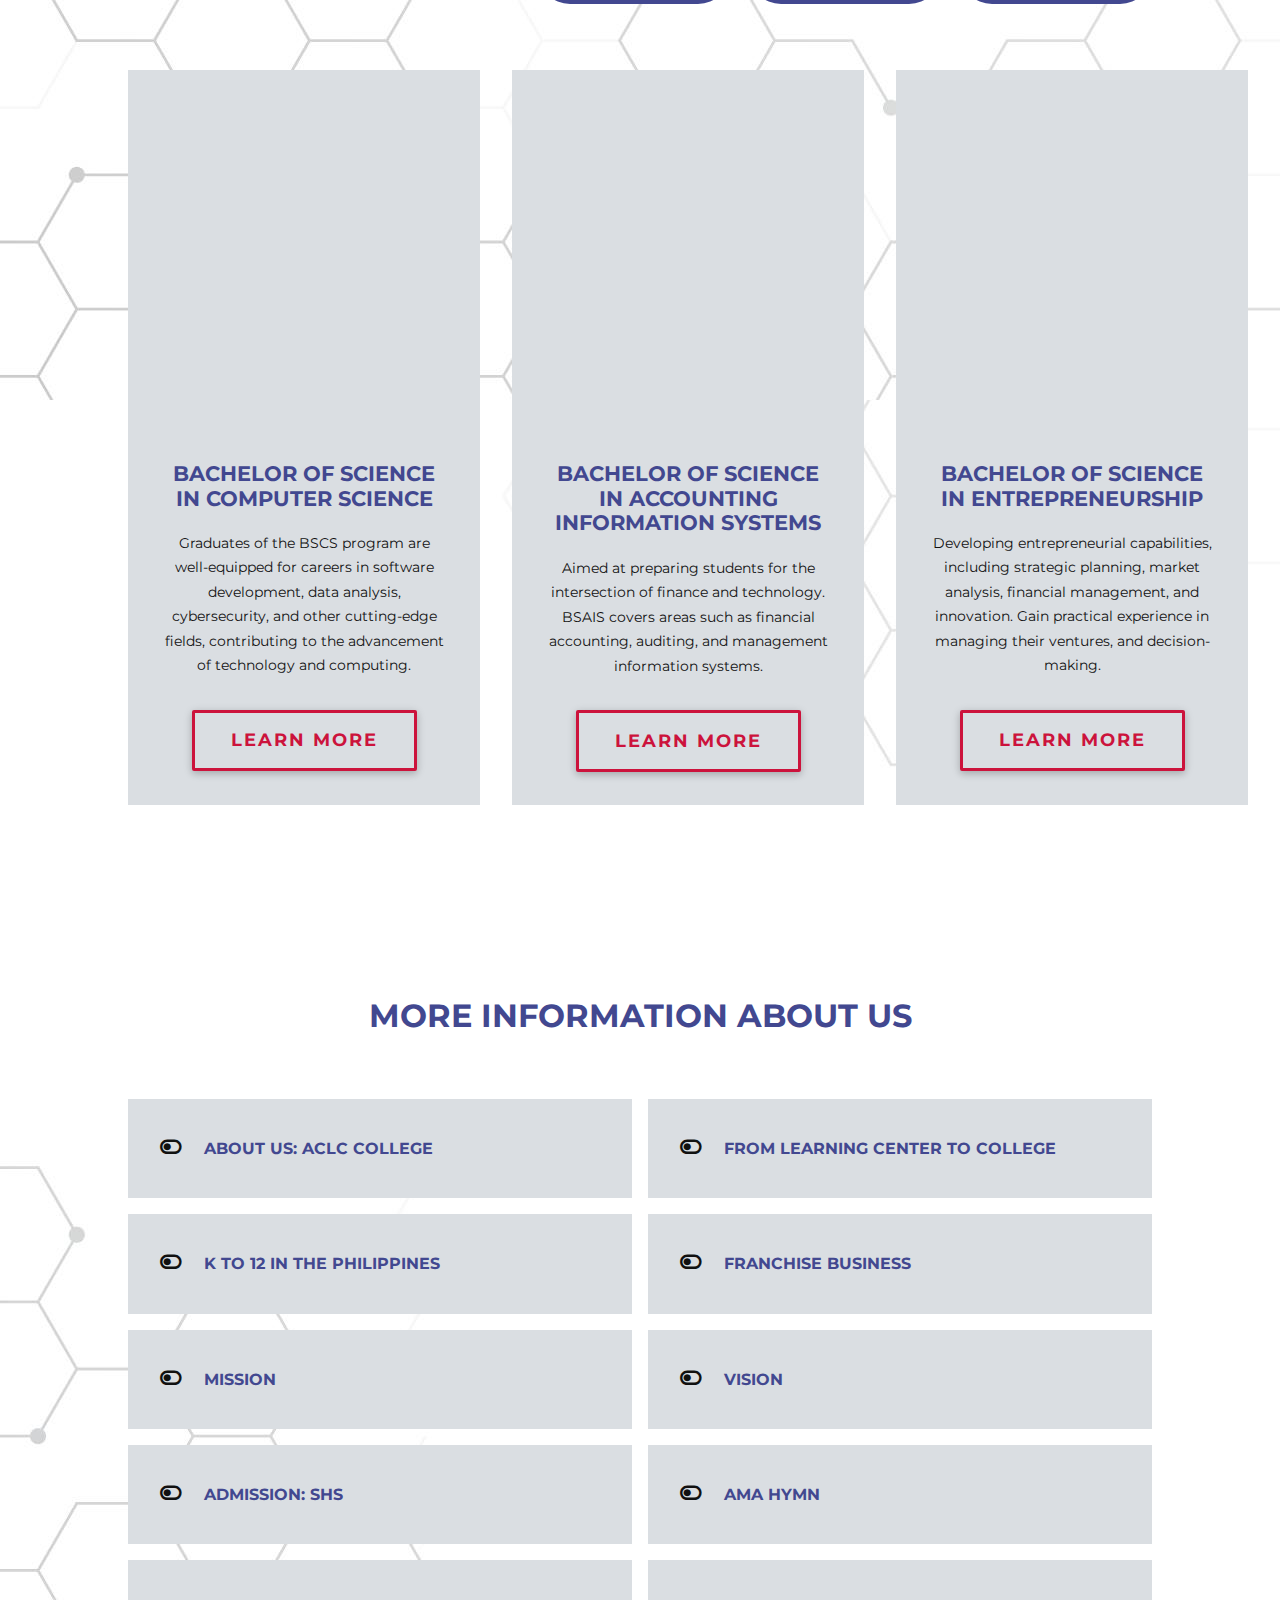
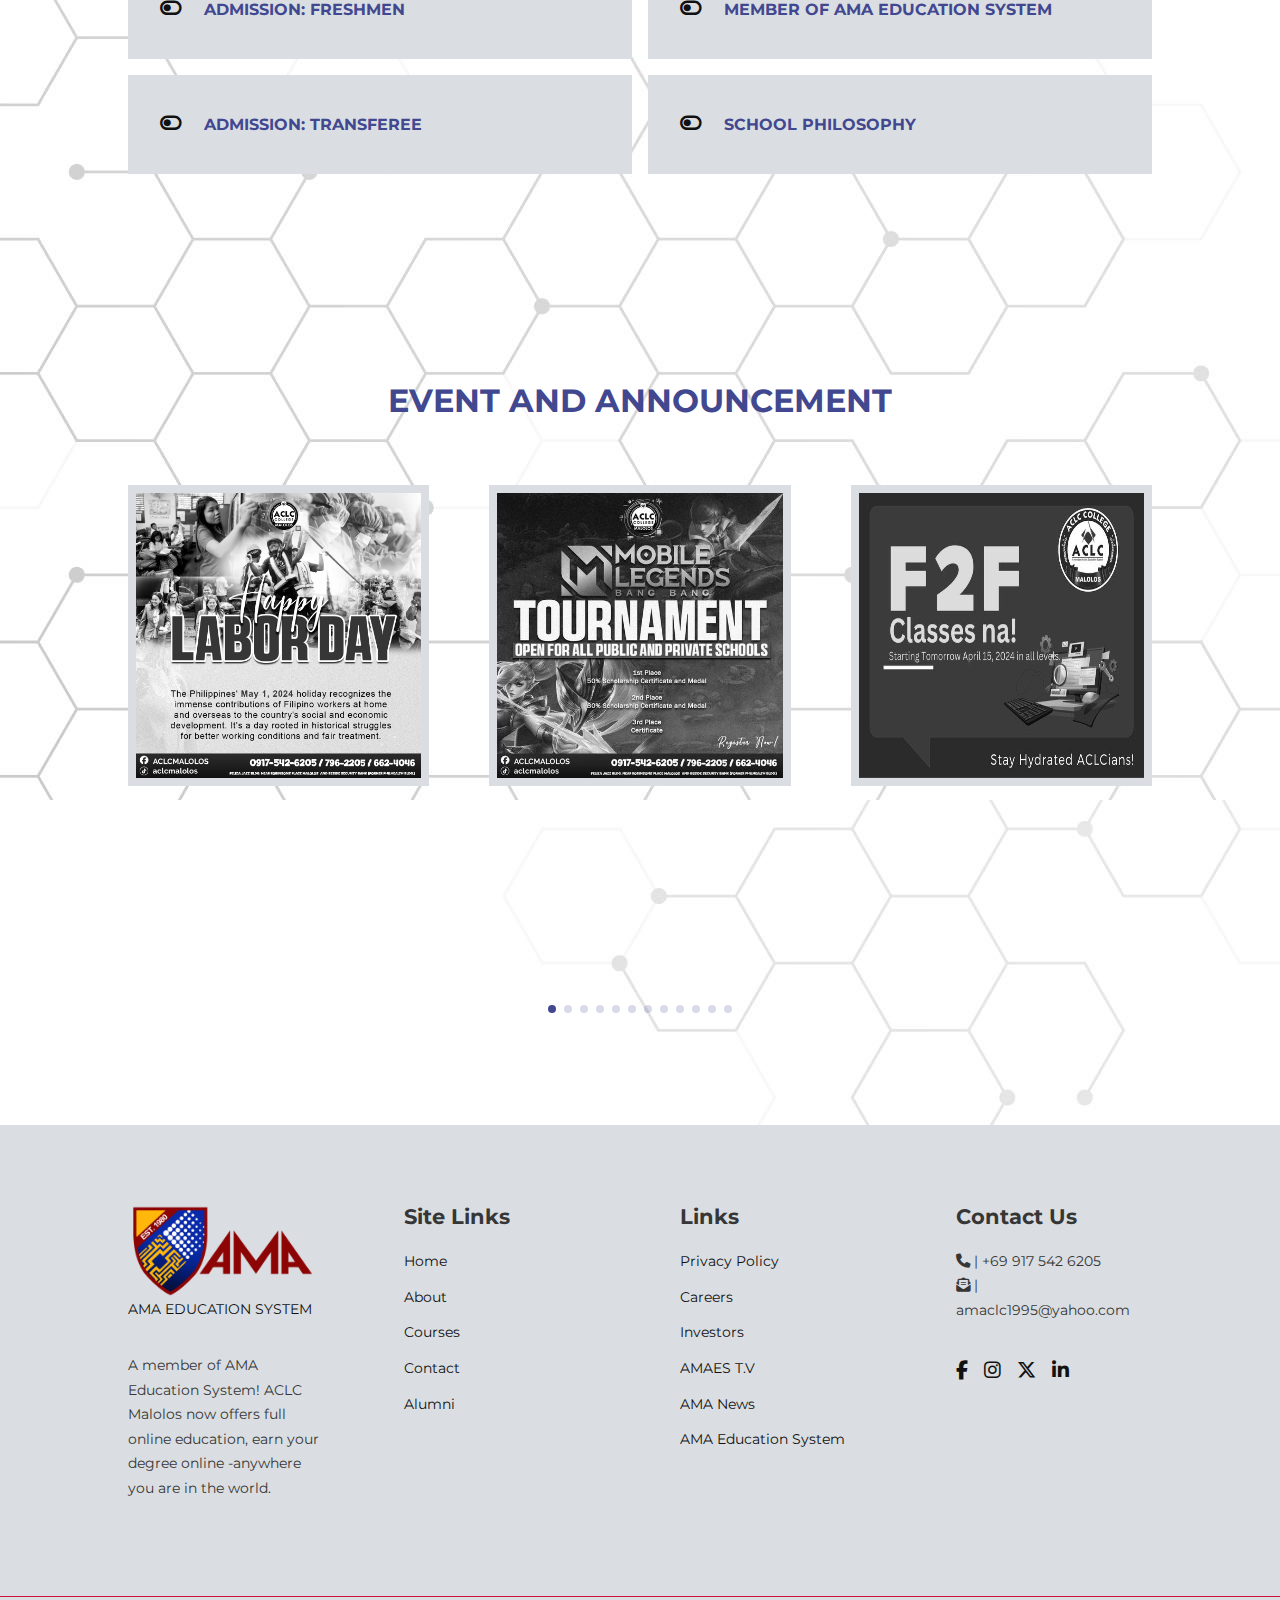
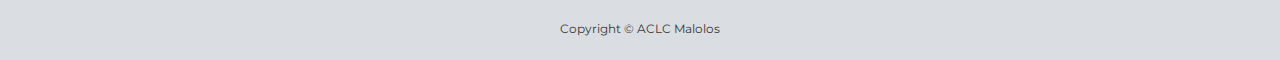
==== commit fec78ddf: "Change" ====
--- a/index.html
+++ b/index.html
@@ -328,6 +328,10 @@
                 <article class="swiper-slide">
                     <img src="./image/event/event13.jpg">
                 </article>
+
+                <article class="swiper-slide">
+                    <img src="./image/event/event14.jpg">
+                </article>
             </div>
             <div class="swiper-pagination"></div>
         </div>
--- a/css/style.css
+++ b/css/style.css
@@ -45,19 +45,23 @@
 
     --transition: all 400ms ease;
 }
+
 body {
     font-family: "Montserrat", sans-serif;
     line-height: 1.7;
     color: var(--color-gray-600);
     background: var(--color-gray-100);
 }
+
 .container {
     width: var(--container-width-lg);
     margin: 0 auto;
 }
+
 section {
     padding: 6rem 0;
 }
+
 section h2 {
     text-align: center;
     margin-bottom: 4rem;
@@ -86,11 +90,13 @@
 a {
     color: var(--color-gray-900);
 }
+
 img {
     width: 100%;
     display: block;
     object-fit: cover;
 }
+
 .btn {
     font-size: 18px;
     letter-spacing: 2px;
@@ -108,6 +114,7 @@
     transition: 0.3s ease all;
     z-index: 1;
 } 
+
 .btn:before {
     transition: 0.5s all ease;
     position: absolute;
@@ -120,20 +127,26 @@
     background-color: var(--color-crimson);
     z-index: -1;
 } 
+
 .btn:hover, .btn:focus {
     color: var(--color-gray-100);
 } 
+
 .btn:hover:before, .btn:focus:before {
     transition: 0.5s all ease;
     left: 0;
     right: 0;
     opacity: 1;
 } 
+
 .btn:active {
     transform: scale(0.9);
 }
+
  
+
 /*  ---  NAVBAR  ---  */
+
 nav {
     background: transparent;
     width: 100vw;
@@ -143,36 +156,47 @@
     z-index: 11;
 }
 
+
+
 /*  ---  CHANGE NAVBAR STYLE ON SCROLL USING JAVASCRIPT  ---  */
+
 .window-scroll {
     background: rgba(96, 96, 96, 0.8);
     box-shadow: 0 1rem 2rem rgba(0, 0, 0, 0.4);
     backdrop-filter: blur(5px);
 }
+
 .nav__container {
     height: 100%;
     display: flex;
     justify-content: space-between;
     align-items: center;
 }
+
 nav button {
     display: none;
 }
+
 .nav__menu {
     display: flex;
     align-items: center;
     gap: 4rem;
 }
+
 .nav__menu a {
     font-size: 0.9rem;
     transition: var(--transition);
 }
+
 .nav__menu a:hover {
     text-decoration: underline;
     color: var(--color-crystal);
 }
 
+
+
 /*  ---  HEADER  ---  */
+
 header {
     position: relative;
     top: 5rem;
@@ -180,6 +204,7 @@
     height: 80vh;
     margin-bottom: 5rem;
 }
+
 .header__container {
     display: grid;
     grid-template-columns: 1fr 1fr;
@@ -187,122 +212,201 @@
     gap: 5rem;
     height: 100%;
 }
+
 .header__left p {
     margin: 1rem 0 2.4rem;
 }
+
 .header__left h1 {
     color: var(--color-bg2);
 }
 
+
+
 /*  ---  CATEGORIES  ---  */
+
 .categories {
     background: var(--color-gray-200);
     height: 32rem;
 }
+
 .categories h1 {
     line-height: 1;
     margin-bottom: 3rem;
     color: var(--color-bg2);
 }
+
 .categories__container {
     display: grid;
     grid-template-columns: 40% 60%;
 }
+
 .categories__left {
     margin-right: 4rem;
 }
+
 .categories__left p {
     margin: 1rem 0 3rem;
     color: var(--color-gray-900);
 }
+
 .categories__right {
     display: grid;
     grid-template-columns: repeat(3, 1fr);
     gap: 1.2rem;
 }
+
 .category {
     background: var(--color-bg2);
     padding: 2rem;
     border-radius: 2rem;
     transition: var(--transition);
 }
+
 .category:hover {
     box-shadow: 0 3rem 3rem rgba(0, 0, 0, 0.5);
     z-index: 1;
 }
+
 .category:nth-child(2) .category__icon {
     background: var(--color-danger);
 }
+
 .category:nth-child(3) .category__icon {
     background: var(--color-success);
 }
+
 .category:nth-child(4) .category__icon {
     background: var(--color-warning);
 }
+
 .category:nth-child(5) .category__icon {
     background: var(--color-success);
 }
+
 .category__icon {
     background: var(--color-primary);
     padding: 0.7rem;
     border-radius: 0.9rem;
 }
+
 .category h5 {
     margin: 2rem 0 1rem;
     color: var(--color-gray-100);
 }
+
 .category p {
     font-size: 0.85rem;
     color: var(--color-gray-100);
 }
 
+
+
 /*  ---  POPULAR COURSES  ---  */
+
 .courses {
     margin-top: 10rem;
 }
+
 .courses h2 {
     color: var(--color-bg2);
 }
+
 .courses__container {
     display: grid;
     grid-template-columns: repeat(3, 1fr);
     gap: 2rem;
 }
+
 .course {
     background: var(--color-gray-200);
     text-align: center;
     border: 1px solid transparent;
     transition: var(--transition);
 }
+
 .course:hover {
     box-shadow: 0 3rem 3rem rgba(0, 0, 0, 0.5);
     z-index: 1;
 }
+
 .course__info {
     padding: 2rem;
 }
+
 .course__info p {
     margin: 1.2rem 0 2rem;
     font-size: 0.9rem;
     color: var(--color-gray-900);
 }
+
 .course__info h4 {
     color: var(--color-bg2);
 }
 
+
+
+/*  ---  POPULAR ASSOCIATE DEGREE  ---  */
+
+.associates {
+    margin-top: 0.5rem;
+}
+
+.associates h2 {
+    color: var(--color-bg2);
+}
+
+.associates__container {
+    display: grid;
+    grid-template-columns: repeat(3, 1fr);
+    gap: 2rem;
+}
+
+.associate {
+    background: var(--color-gray-200);
+    text-align: center;
+    border: 1px solid transparent;
+    transition: var(--transition);
+}
+
+.associate:hover {
+    box-shadow: 0 3rem 3rem rgba(0, 0, 0, 0.5);
+    z-index: 1;
+}
+
+.associate__info {
+    padding: 2rem;
+}
+
+.associate__info p {
+    margin: 1.2rem 0 2rem;
+    font-size: 0.9rem;
+    color: var(--color-gray-900);
+}
+
+.associate__info h4 {
+    color: var(--color-bg2);
+}
+
+
+
 /*  ---  FREQUENTLY ASK QUESTIONS  ---  */
+
 .faqs {
     color: var(--color-gray-900);
 }
+
 .faqs h2 {
     color: var(--color-bg2);
 }
+
 .faqs__container {
     display: grid;
     grid-template-columns: 1fr 1fr;
     gap: 1rem;
     color: var(--color-gray-900);
 }
+
 .faq {
     padding: 2rem;
     display: flex;
@@ -312,49 +416,62 @@
     background: var(--color-gray-200);
     cursor: pointer;
 }
+
 .faq:hover {
     box-shadow: 0 3rem 3rem rgba(0, 0, 0, 0.2);
     transition: var(--transition);
     z-index: 1;
 }
+
 .faq h4 {
     font-size: 1rem;
     line-height: 2.2;
     color: var(--color-bg2);
 }
+
 .faq__icon {
     align-self: flex-start;
     font-size: 1.2rem;
 }
+
 .faq p {
     margin: 0.8rem;
     display: none;
     color: var(--color-gray-900);
 }
+
 .faq.open p {
     display: block;
 }
 
+
+
 /*  ---  EVENTS & ANNOUNCEMENTS  ---  */
+
 #event {
     margin-top: 1rem;
 }
+
 .event__head {
     display: center;
     justify-content: space-between;
 }
+
 .event__head h2 {
     color: var(--color-bg2);
 }
+
 .event__container p {
     width: 95rem;
     text-align: center;
 }
+
 .swiper-wrapper {
     margin-top: 3rem;
     height: 33rem;
     padding-bottom: 1rem;
 }
+
 .swiper-slide {
     border: 0.5rem solid var(--color-gray-200);
     height: fit-content;
@@ -362,52 +479,121 @@
     overflow: hidden;
     transition: var(--transition);
 }
+
 .swiper-slide:hover {
     box-shadow: 0 1rem 1rem rgba(0, 0, 0, 0.4);
 }
+
 .swiper-slide img {
     filter: saturate(0);
     transition: var(--transition);
     aspect-ratio: 1;
     object-fit: fill;
 }
+
 .swiper-slide:hover img {
     filter: saturate(1);
 }
+
 .swiper-pagination-bullet {
     background: var(--color-bg2);
 }
 
+
+
+/*  ---  UNIVERSITY UNIFORM  ---  */
+
+#uniform {
+    margin-top: 1rem;
+}
+
+.uniform__head {
+    display: center;
+    justify-content: space-between;
+}
+
+.uniform__head h2 {
+    color: var(--color-bg2);
+}
+
+.uniform__container p {
+    width: 95rem;
+    text-align: center;
+}
+
+.swiper-wrapper {
+    margin-top: 3rem;
+    height: 33rem;
+    padding-bottom: 1rem;
+}
+
+.swiper-slide {
+    border: 0.5rem solid var(--color-gray-200);
+    height: fit-content;
+    max-height: 36rem;
+    overflow: hidden;
+    transition: var(--transition);
+}
+
+.swiper-slide:hover {
+    box-shadow: 0 1rem 1rem rgba(0, 0, 0, 0.4);
+}
+
+.swiper-slide img {
+    filter: saturate(0);
+    transition: var(--transition);
+    aspect-ratio: 1;
+    object-fit: fill;
+}
+
+.swiper-slide:hover img {
+    filter: saturate(1);
+}
+
+.swiper-pagination-bullet {
+    background: var(--color-bg2);
+}
+
+
+
 /*  ---  FOOTER  ---  */
+
 footer {
     background: var(--color-gray-200);
     padding-top: 5rem;
     font-size: 0.9rem;
 }
+
 .footer__container {
     display: grid;
     grid-template-columns: repeat(4, 1fr);
     gap: 5rem;
 }
+
 .footer__container > div h4 {
     margin-bottom: 1.2rem;
 }
+
 .footer__1 p {
     margin: 0 0 2rem;
 }
+
 footer ul li {
     margin-bottom: 0.7rem;
 }
+
 footer ul li a:hover {
     text-decoration: underline;
     color: var(--color-crimson);
 }
+
 .footer__socials {
     display: flex;
     gap: 1rem;
     font-size: 1.2rem;
     margin-top: 2rem;
 }
+
 .footer__copyright {
     text-align: center;
     margin-top: 4rem;
@@ -415,7 +601,10 @@
     border-top: 1px solid var(--color-crimson);
 }
 
+
+
 /*  ---  MEDIA QUERIES (TABLETS)  ---  */
+
 @media screen and (max-width: 1024px) {
    .container {
     width: var(--container-width-md);
@@ -424,17 +613,22 @@
    h1 {
     font-size: 2.2rem;
    }
+
    h2 {
     font-size: 1.7rem;
    }
+
    h3 {
     font-size: 1.4rem;
    }
+
    h4 {
     font-size: 1.2rem;
    }
 
+
    /*  ---  NAVBAR  ---  */
+
    nav button {
     display: inline-block;
     background: transparent;
@@ -442,9 +636,11 @@
     color: var(--color-gray-200);
     cursor: pointer;
    }
+
    nav button#close-menu-btn {
     display: none;
    }
+
    .nav__menu {
     position: fixed;
     top: 5rem;
@@ -455,6 +651,7 @@
     gap: 0;
     display: none;
    }
+
    .nav__menu li {
     width: 100%;
     height: 5.8rem;
@@ -462,15 +659,19 @@
     transform-origin: top right;
     opacity: 0;
    }
+
    .nav__menu li:nth-child(2) {
     animation-delay: 200ms;
    }
+
    .nav__menu li:nth-child(3) {
     animation-delay: 400ms;
    }
+
    .nav__menu li:nth-child(4) {
     animation-delay: 600ms;
    }
+
    .nav__menu li:nth-child(5) {
     animation-delay: 800ms;
    }
@@ -495,71 +696,93 @@
     display: grid;
     place-items: center;
    }
+
    .nav__menu li a:hover {
     background: var(--color-gray-200);
     color: var(--color-crimson);
    }
 
+
    /*  ---  HEADER  ---  */
+
     header {
     height: 65vh;
     margin-bottom: 4rem;
    }
 
+
    /*  ---  CATEGORIES  ---  */
+
    .categories {
     height: auto;
    }
+
    .categories__container {
     grid-template-columns: 1fr;
     gap: 3rem;
    }
+
    .categories__left {
     margin-right: 0;
    }
 
+
    /*  ---  POPULAR COURSES  ---  */
+
    .courses {
     margin-top: 0;
    }
+
    .courses__container {
     grid-template-columns: 1fr 1fr;
    }
 
+
    /*  ---  FREQUENTLY ASK QUESTIONS  ---  */
+
    .faqs__container {
     grid-template-columns: 1fr;
    }
+
    .faq {
     padding: 1.5rem;
    }
 
+
    /*  ---  EVENTS & ANNOUNCEMENTS  ---  */
+
    #event {
     margin-top: 1rem;
    }
+
    .event__container p {
     width: 100%;
     margin-top: 2rem;
     text-align: center;
    }
+
    .swiper-wrapper {
     margin-top: 3rem;
     height: 25rem
    }
 
+
    /*   ---  FOOTER  ---  */
+
    .footer__container {
     grid-template-columns: 1fr 1fr;
     text-align: center;
     gap: 2rem;
    }
+
    .footer__1 p {
     margin: 1rem auto;
    }
+
    .footer__socials {
     justify-content: center;
    }
+
    .footer__logo {
     display: block;
     margin-left: auto;
@@ -568,78 +791,118 @@
    }
 }
 
-/*  ---  MEDIA QUARIES (PHONE)  ---  */
+
+
+/*  ---  MEDIA QUERIES (PHONE)  ---  */
+
 @media screen and (max-width: 600px) {
     .container {
         width: var(--container-width-sm);
     }
 
+    h1 {
+        font-size: 1.8rem;
+       }
+    
+       h2 {
+        font-size: 1.3rem;
+       }
+    
+       h3 {
+        font-size: 1rem;
+       }
+    
+       h4 {
+        font-size: 0.8rem;
+       }
+
+
     /*  ---  NAVBAR  ---  */
+
     .nav__menu {
         right: 3%;
     }
 
+
     /*  ---  HEADER  ---  */
+
     header {
         height: 80vh;
     }
+
     .header__container {
         grid-template-columns: 1fr;
         text-align: center;
         margin-top: 0;
     }
+
     .header__left p {
         margin-bottom: 1.3rem;
     }
+
     .header__right-image {
         display: none;
     }
 
+
     /*  ---  CATEGORIES  ---  */
+
     .categories__right {
         grid-template-columns: 1fr 1fr;
         gap: 0.7rem;
     }
+
     .category {
         padding: 1rem;
         border-radius: 1rem;
     }
+
     .category__icon {
         margin-top: 4px;
         display: inline-block;
     }
 
+
     /*  ---  POPULAR COURSES  ---  */
+
     .courses__container {
         grid-template-columns: 1fr;
     }
 
+
     /*  ---  EVENTS & ANNOUNCEMENTS  ---  */
+
     #event {
         margin-top: 1rem;
         text-align: center;
     }
+
     .swiper-wrapper {
         margin-top: 3rem;
         height: 28rem;
     }
 
+
     /*  ---  FOOTER  ---  */
+
     .footer__container {
         grid-template-columns: 1fr;
         text-align: center;
         gap: 2rem;
     }
+
     .footer__1 p {
         margin: 1rem auto;
     }
+
     .footer__socials {
         justify-content: center;
     }
+
     .footer__logo {
         display: block;
         margin-left: auto;
         margin-right: auto;
         width: 50%;
-    }
+                   }
 }